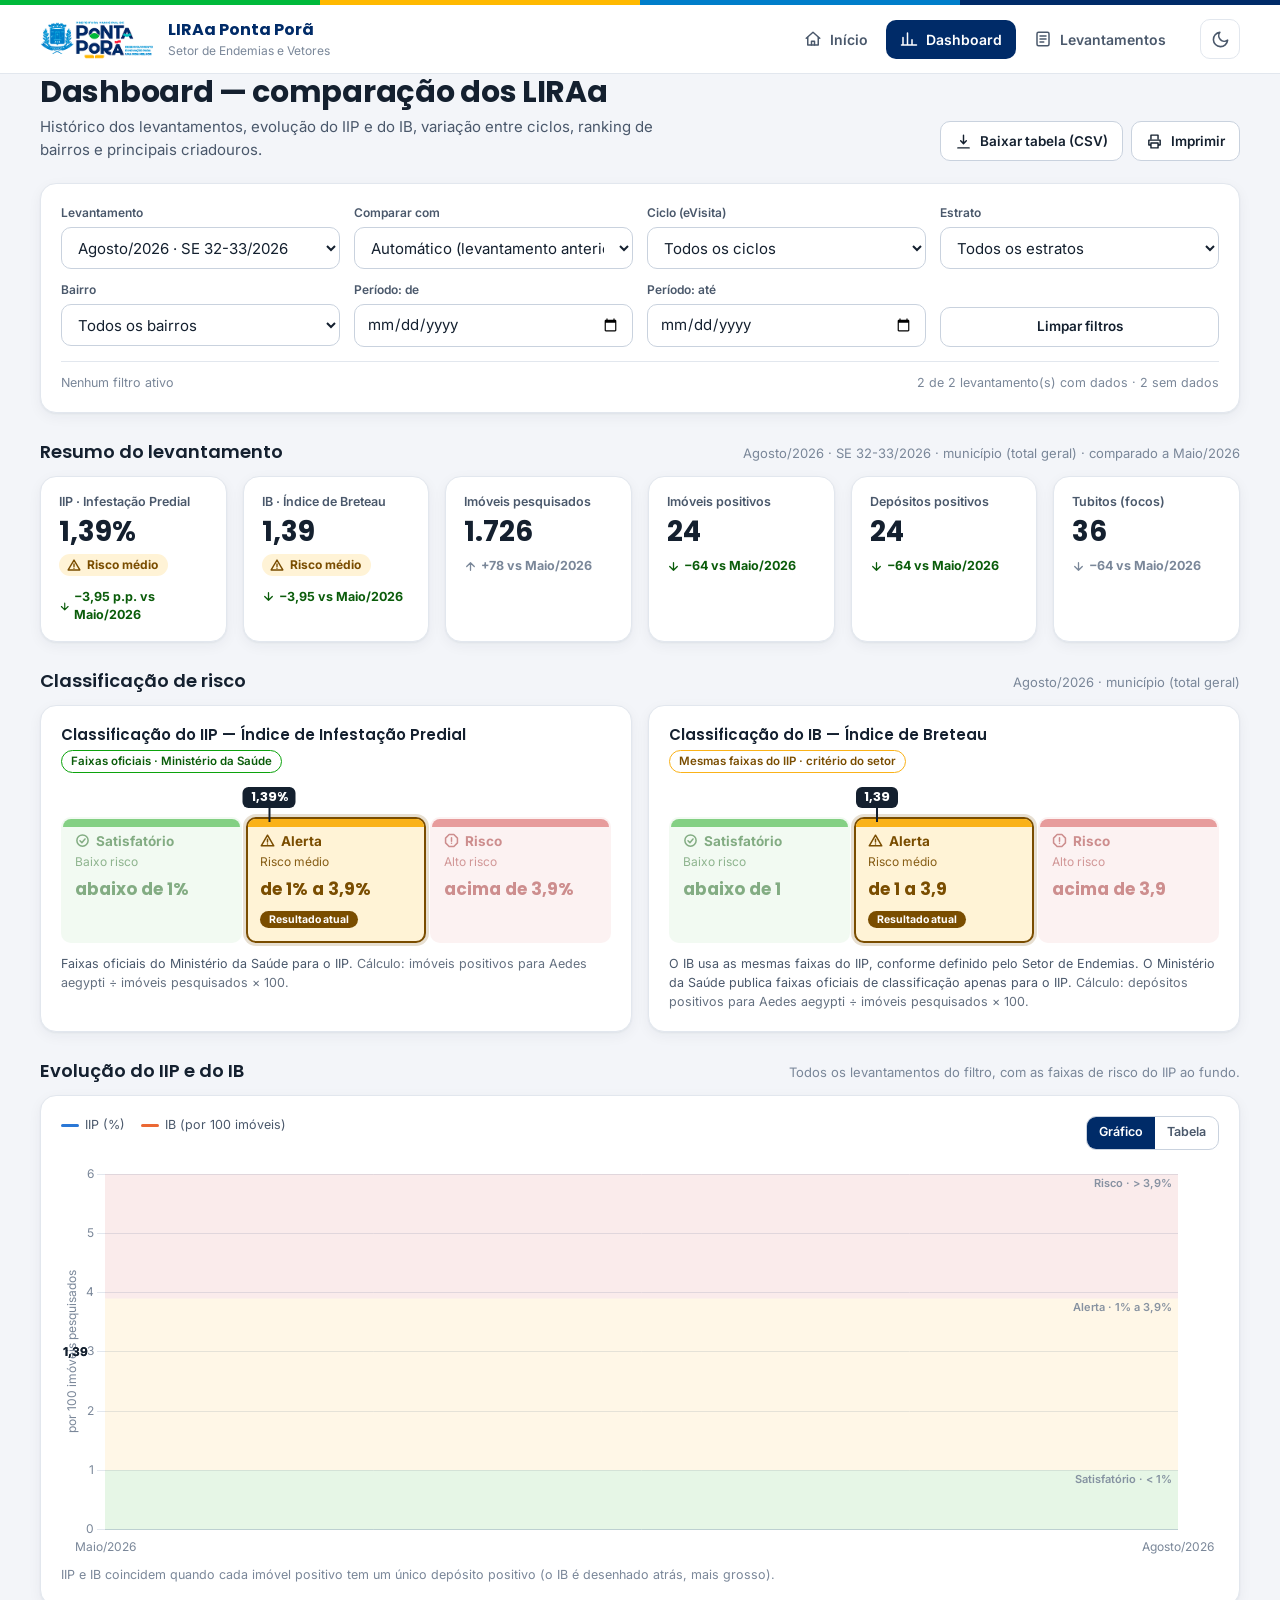
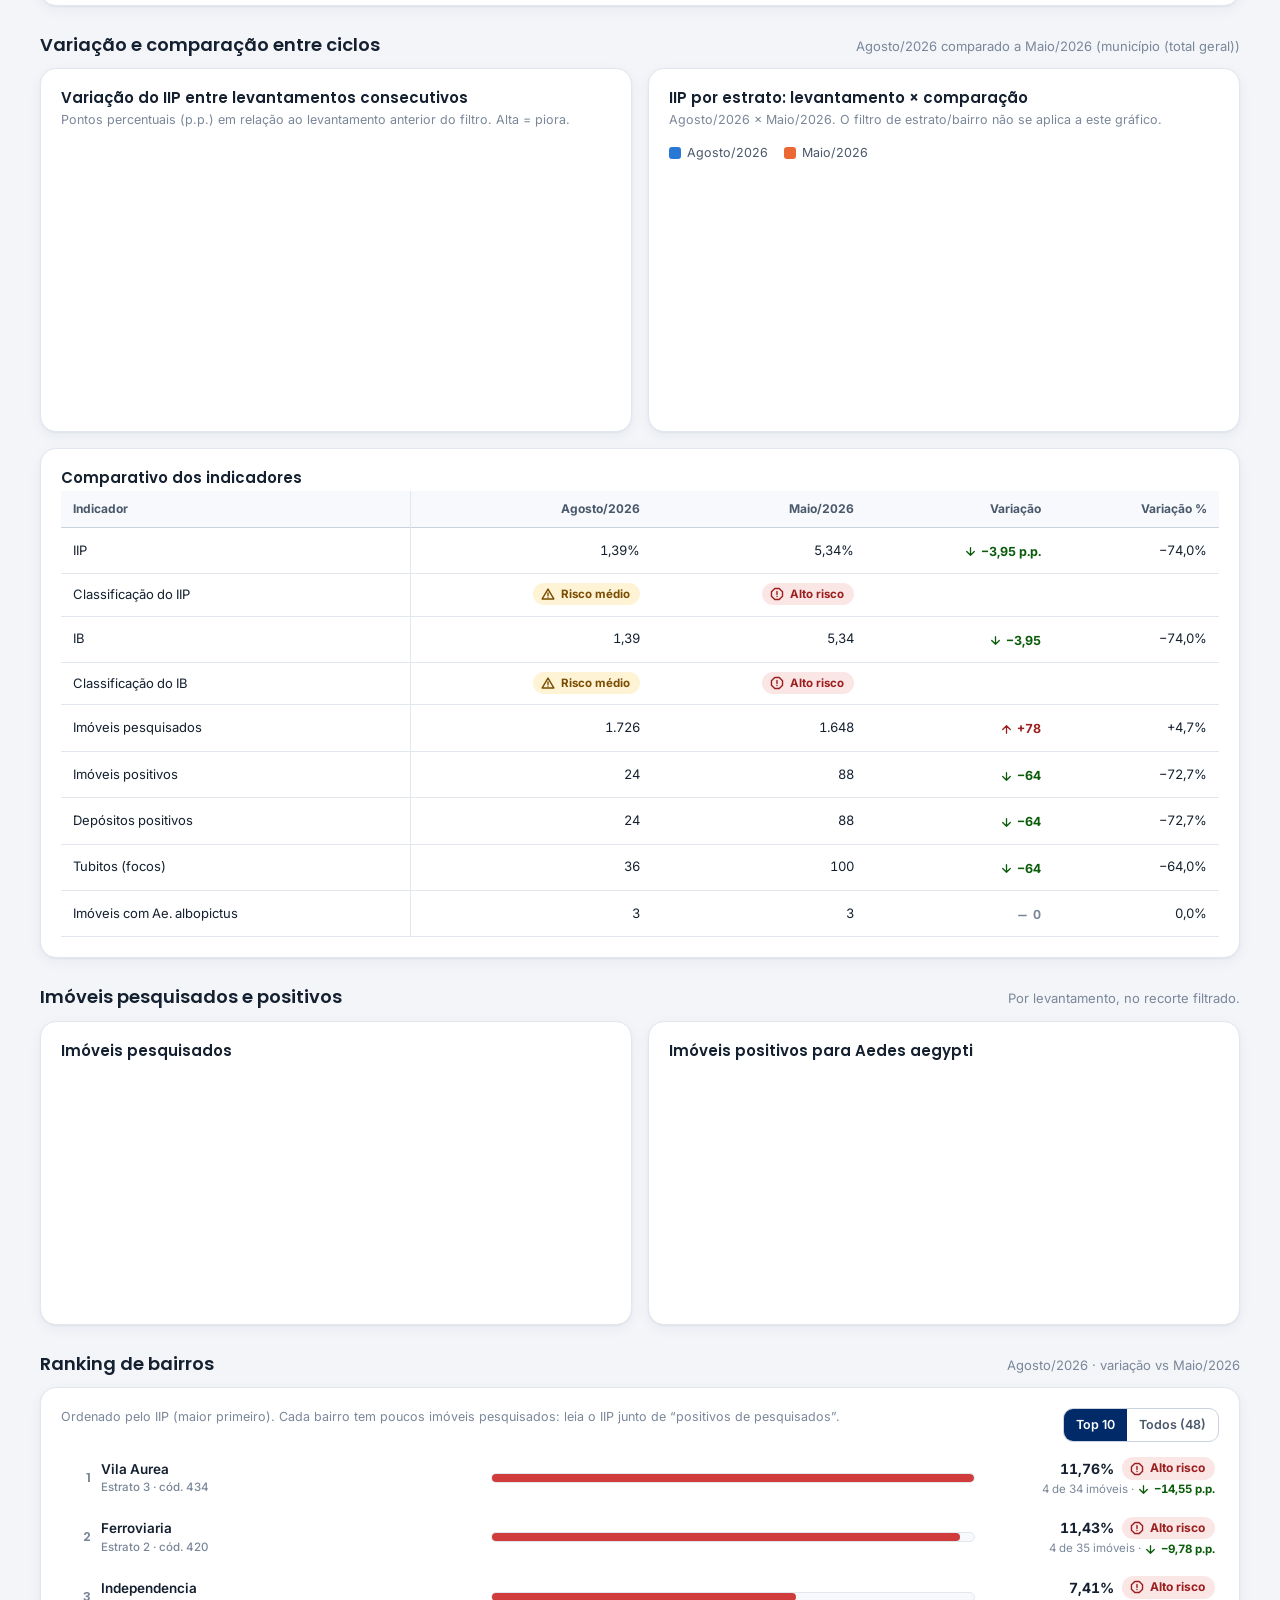
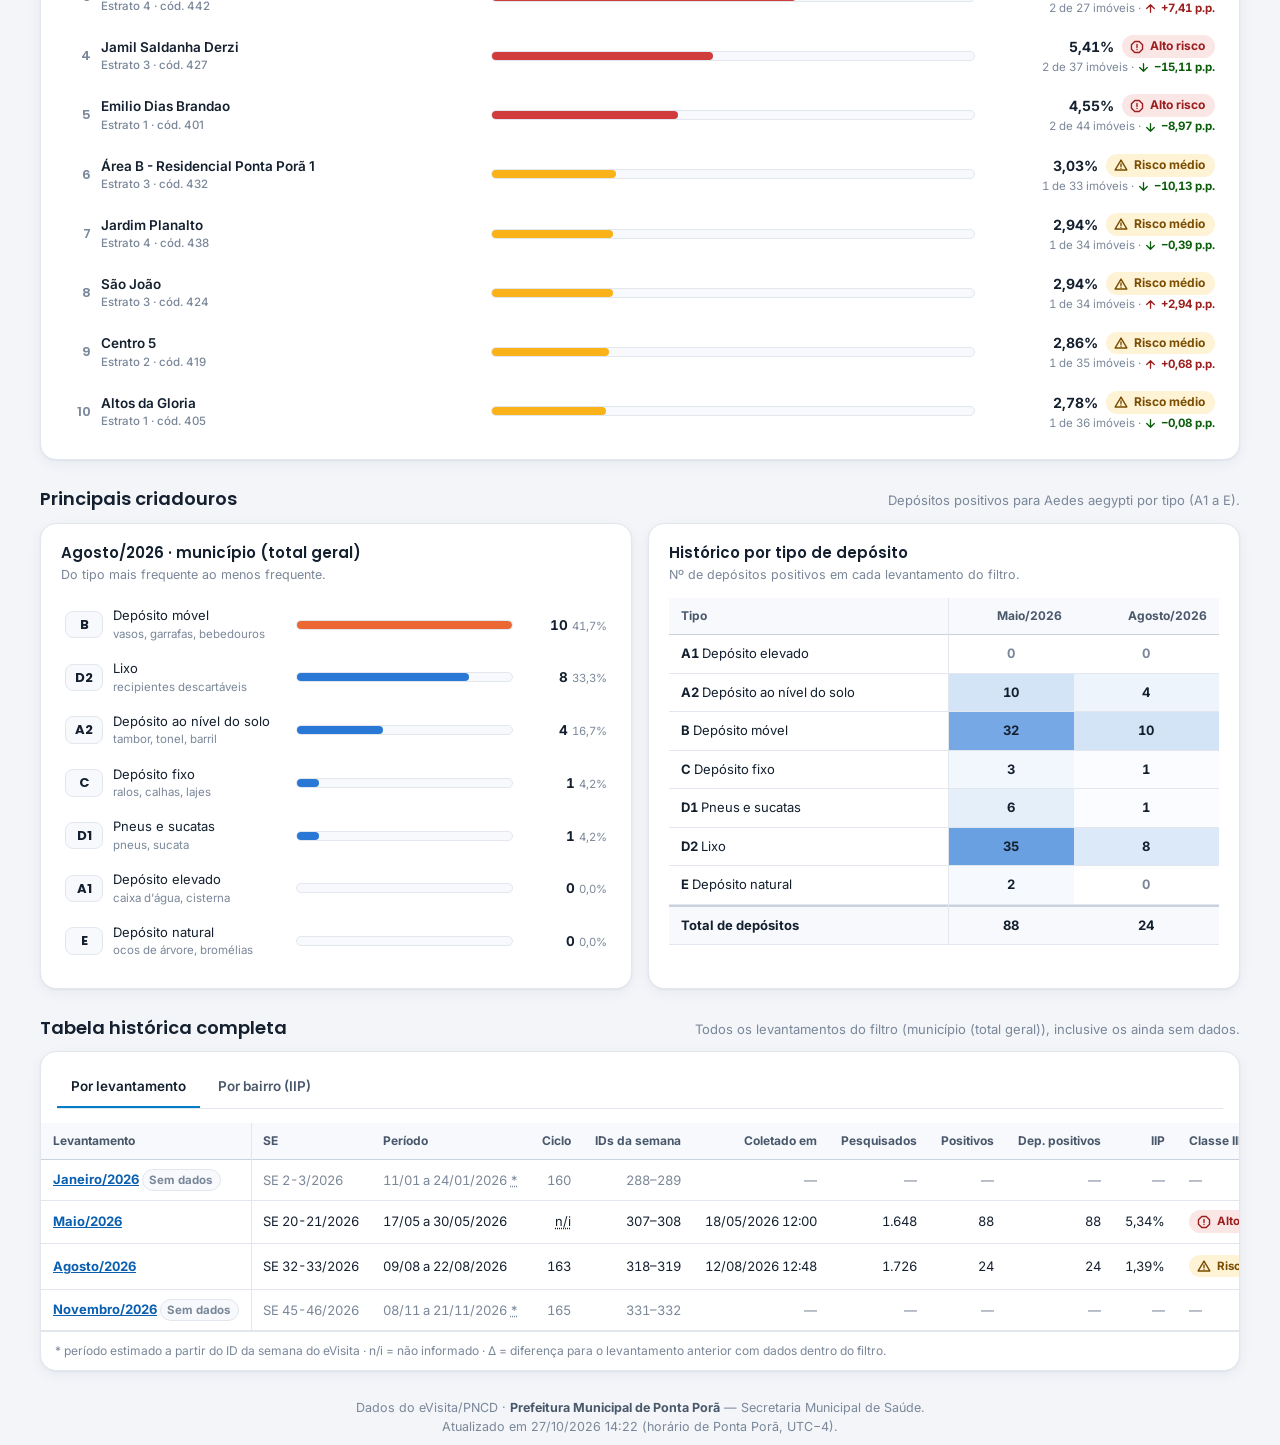
==== docs/dashboard.html @ 161edd07 "Add files via upload" ====
<!DOCTYPE html>
<html lang="pt-br">
<head>
<meta charset="UTF-8">
<meta name="viewport" content="width=device-width, initial-scale=1">
<title>Dashboard — Comparação dos LIRAa · Ponta Porã</title>
<meta name="description" content="Histórico e comparação dos LIRAa de Ponta Porã: evolução do IIP e do IB, variação entre ciclos, ranking de bairros e principais criadouros.">
<link rel="icon" href="assets/logo_pmpp.png">
<link rel="preconnect" href="https://fonts.googleapis.com">
<link rel="preconnect" href="https://fonts.gstatic.com" crossorigin>
<link href="https://fonts.googleapis.com/css2?family=Inter:wght@400;500;600;700&family=Poppins:wght@500;600;700&display=swap" rel="stylesheet">
<link rel="stylesheet" href="assets/css/lira.css">
</head>
<body>
<div id="site-header"></div>

<main class="container" id="conteudo">
  <div class="page-head">
    <div>
      <h1>Dashboard — comparação dos LIRAa</h1>
      <p>Histórico dos levantamentos, evolução do IIP e do IB, variação entre ciclos, ranking de bairros e principais criadouros.</p>
    </div>
    <div class="acoes">
      <button class="btn" id="btnCsv" type="button"><svg viewBox="0 0 24 24" fill="none" stroke="currentColor" stroke-width="2" stroke-linecap="round" stroke-linejoin="round" aria-hidden="true"><path d="M12 3v12m0 0 4-4m-4 4-4-4M4 21h16"/></svg>Baixar tabela (CSV)</button>
      <button class="btn" id="btnImprimir" type="button"><svg viewBox="0 0 24 24" fill="none" stroke="currentColor" stroke-width="2" stroke-linecap="round" stroke-linejoin="round" aria-hidden="true"><path d="M7 8V3h10v5M7 17H4v-7h16v7h-3M7 14h10v7H7z"/></svg>Imprimir</button>
    </div>
  </div>

  <section class="card filtros" id="filtros" aria-label="Filtros">
    <button class="btn filtros-toggle" id="btnFiltros" type="button" aria-expanded="true">Filtros</button>
    <div class="filtros-grade">
      <div class="campo"><label for="fFoco">Levantamento</label><select id="fFoco"></select></div>
      <div class="campo"><label for="fComp">Comparar com</label><select id="fComp"></select></div>
      <div class="campo"><label for="fCiclo">Ciclo (eVisita)</label><select id="fCiclo"></select></div>
      <div class="campo"><label for="fEstrato">Estrato</label><select id="fEstrato"></select></div>
      <div class="campo"><label for="fBairro">Bairro</label><select id="fBairro"></select></div>
      <div class="campo"><label for="fDe">Período: de</label><input type="date" id="fDe"></div>
      <div class="campo"><label for="fAte">Período: até</label><input type="date" id="fAte"></div>
      <div class="campo" style="justify-content:flex-end"><button class="btn" id="btnLimpar" type="button">Limpar filtros</button></div>
    </div>
    <div class="filtros-rodape">
      <div class="chips" id="chips" aria-live="polite"></div>
      <span class="contagem" id="contagem"></span>
    </div>
  </section>

  <div id="semResultado" hidden class="secao">
    <div class="card"><div class="vazio"><strong>Nenhum levantamento com dados neste filtro</strong>Amplie o período ou limpe os filtros.</div></div>
  </div>

  <div id="painel">
    <section class="secao" aria-labelledby="tResumo">
      <div class="secao-titulo"><h2 id="tResumo">Resumo do levantamento</h2><p id="subResumo"></p></div>
      <div class="grid g-kpi" id="kpis"></div>
    </section>

    <section class="secao" aria-labelledby="tClass">
      <div class="secao-titulo"><h2 id="tClass">Classificação de risco</h2><p id="subClass"></p></div>
      <div class="grid g-2" id="legendas"></div>
    </section>

    <section class="secao" aria-labelledby="tEvol">
      <div class="secao-titulo"><h2 id="tEvol">Evolução do IIP e do IB</h2><p>Todos os levantamentos do filtro, com as faixas de risco do IIP ao fundo.</p></div>
      <div class="card">
        <div class="chart-head">
          <div class="legenda-chart"><span><i class="linha" style="background:var(--serie-1)"></i>IIP (%)</span><span><i class="linha" style="background:var(--serie-2)"></i>IB (por 100 imóveis)</span></div>
          <div class="alterna" role="group" aria-label="Forma de exibição"><button type="button" id="vGrafico" aria-pressed="true">Gráfico</button><button type="button" id="vTabela" aria-pressed="false">Tabela</button></div>
        </div>
        <div class="chart-wrap alto" id="boxEvol"><canvas id="gEvolucao" role="img" aria-label="Evolução do IIP e do IB"></canvas></div>
        <div class="tabela-scroll tabela-chart" id="tabEvol" hidden></div>
        <p class="card-sub" style="margin:8px 0 0">IIP e IB coincidem quando cada imóvel positivo tem um único depósito positivo (o IB é desenhado atrás, mais grosso).</p>
      </div>
    </section>

    <section class="secao" aria-labelledby="tVar">
      <div class="secao-titulo"><h2 id="tVar">Variação e comparação entre ciclos</h2><p id="subComp"></p></div>
      <div class="grid g-2">
        <div class="card">
          <h3 class="card-titulo">Variação do IIP entre levantamentos consecutivos</h3>
          <p class="card-sub">Pontos percentuais (p.p.) em relação ao levantamento anterior do filtro. Alta = piora.</p>
          <div class="chart-wrap baixo"><canvas id="gVariacao" role="img" aria-label="Variação do IIP entre levantamentos"></canvas></div>
          <div id="vazioVar"></div>
        </div>
        <div class="card">
          <h3 class="card-titulo">IIP por estrato: levantamento × comparação</h3>
          <p class="card-sub" id="subGrupo"></p>
          <div class="legenda-chart" id="legGrupo"></div>
          <div class="chart-wrap baixo"><canvas id="gComp" role="img" aria-label="IIP por estrato nos dois levantamentos comparados"></canvas></div>
        </div>
        <div class="card span-2">
          <h3 class="card-titulo">Comparativo dos indicadores</h3>
          <div class="tabela-scroll" style="max-height:none" id="tabComp"></div>
        </div>
      </div>
    </section>

    <section class="secao" aria-labelledby="tImo">
      <div class="secao-titulo"><h2 id="tImo">Imóveis pesquisados e positivos</h2><p>Por levantamento, no recorte filtrado.</p></div>
      <div class="grid g-2">
        <div class="card"><h3 class="card-titulo">Imóveis pesquisados</h3><div class="chart-wrap baixo"><canvas id="gPesq" role="img" aria-label="Imóveis pesquisados por levantamento"></canvas></div></div>
        <div class="card"><h3 class="card-titulo">Imóveis positivos para Aedes aegypti</h3><div class="chart-wrap baixo"><canvas id="gPos" role="img" aria-label="Imóveis positivos por levantamento"></canvas></div></div>
      </div>
    </section>

    <section class="secao" id="ranking" aria-labelledby="tRank">
      <div class="secao-titulo"><h2 id="tRank">Ranking de bairros</h2><p id="subRank"></p></div>
      <div class="card">
        <div class="chart-head">
          <p class="card-sub" style="margin:0">Ordenado pelo IIP (maior primeiro). Cada bairro tem poucos imóveis pesquisados: leia o IIP junto de “positivos de pesquisados”.</p>
          <div class="alterna" role="group" aria-label="Quantidade de bairros"><button type="button" id="rTop" aria-pressed="true">Top 10</button><button type="button" id="rTodos" aria-pressed="false">Todos</button></div>
        </div>
        <div id="listaRanking"></div>
      </div>
    </section>

    <section class="secao" id="criadouros" aria-labelledby="tCri">
      <div class="secao-titulo"><h2 id="tCri">Principais criadouros</h2><p>Depósitos positivos para Aedes aegypti por tipo (A1 a E).</p></div>
      <div class="grid g-2">
        <div class="card"><h3 class="card-titulo" id="tCriFoco">Levantamento selecionado</h3><p class="card-sub">Do tipo mais frequente ao menos frequente.</p><div id="listaCriadouros"></div></div>
        <div class="card"><h3 class="card-titulo">Histórico por tipo de depósito</h3><p class="card-sub">Nº de depósitos positivos em cada levantamento do filtro.</p><div class="tabela-scroll" style="max-height:none" id="tabCriadouros"></div></div>
      </div>
    </section>
  </div>

  <section class="secao" id="historico" aria-labelledby="tHist">
    <div class="secao-titulo"><h2 id="tHist">Tabela histórica completa</h2><p id="subHist"></p></div>
    <div class="card flush">
      <div style="padding:14px 16px 0">
        <div class="tabs" role="tablist">
          <button role="tab" id="tabLev" aria-selected="true" type="button">Por levantamento</button>
          <button role="tab" id="tabBai" aria-selected="false" type="button">Por bairro (IIP)</button>
        </div>
      </div>
      <div class="tabela-scroll" id="tabHist"></div>
      <p class="nota-tabela" id="notaHist"></p>
    </div>
  </section>
</main>

<div id="site-footer"></div>

<script src="assets/data/lira-data.js"></script>
<script src="assets/vendor/chart.umd.min.js"></script>
<script src="assets/js/lira-core.js"></script>
<script src="assets/js/lira-widgets.js"></script>
<script src="assets/js/dashboard.js"></script>
</body>
</html>
---- docs/assets/css/lira.css ----
/* =========================================================
   LIRAa — Prefeitura Municipal de Ponta Porã
   Design system compartilhado (Home, Dashboard, Detalhes)
   Marca: marinho #002B68 · azul #007ECA · verde #00B93B · amarelo #FFB900
   ========================================================= */

:root {
  color-scheme: light;
  --marinho: #002b68;
  --azul: #007eca;
  --verde: #00b93b;
  --amarelo: #ffb900;

  --bg: #f3f5f9;
  --surface: #ffffff;
  --surface-2: #f7f9fc;
  --ink: #14202f;
  --ink-2: #4a586b;
  --muted: #7a8799;
  --line: #e2e7ee;
  --line-strong: #c9d2de;
  --accent: #0a5fb0;           /* azul de ação com contraste AA sobre branco */
  --accent-ink: #ffffff;
  --header-bg: #ffffff;
  --shadow: 0 1px 2px rgba(16, 34, 64, .05), 0 4px 14px rgba(16, 34, 64, .05);
  --focus: #007eca;

  /* séries dos gráficos (paleta categórica validada: azul, laranja) */
  --serie-1: #2a78d6;
  --serie-2: #eb6834;
  --serie-3: #1baf7a;
  --serie-4: #eda100;
  --seq-1: #cde2fb; --seq-2: #9ec5f4; --seq-3: #5598e7; --seq-4: #256abf; --seq-5: #104281;

  /* classificação de risco (status — sempre com ícone + rótulo) */
  --risk-baixo: #0ca30c;  --risk-baixo-bg: #e6f6e6;  --risk-baixo-ink: #0a5c0a;
  --risk-medio: #fab219;  --risk-medio-bg: #fff3d6;  --risk-medio-ink: #7a4d00;
  --risk-alto:  #d03b3b;  --risk-alto-bg:  #fbe6e6;  --risk-alto-ink:  #9c1f1f;

  --radius-card: 16px;
  --radius-ctl: 10px;
  --radius-chip: 999px;
  --font-body: 'Inter', system-ui, -apple-system, 'Segoe UI', Roboto, Arial, sans-serif;
  --font-head: 'Poppins', 'Inter', system-ui, -apple-system, 'Segoe UI', sans-serif;
}

@media (prefers-color-scheme: dark) {
  :root:not([data-theme="light"]) {
    color-scheme: dark;
    --bg: #0c1420;
    --surface: #131d2c;
    --surface-2: #182436;
    --ink: #eaf0f8;
    --ink-2: #b4c0d0;
    --muted: #8795a8;
    --line: #243247;
    --line-strong: #34465f;
    --accent: #5aa9ee;
    --accent-ink: #06182e;
    --header-bg: #101a29;
    --shadow: 0 1px 2px rgba(0, 0, 0, .4), 0 6px 18px rgba(0, 0, 0, .25);
    --serie-1: #3987e5; --serie-2: #d95926; --serie-3: #199e70; --serie-4: #c98500;
    --seq-1: #14304f; --seq-2: #1c5cab; --seq-3: #2a78d6; --seq-4: #5598e7; --seq-5: #9ec5f4;
    --risk-baixo-bg: #0f2a17;  --risk-baixo-ink: #6fdc7d;
    --risk-medio-bg: #33280a;  --risk-medio-ink: #ffcf66;
    --risk-alto-bg:  #381415;  --risk-alto-ink:  #ff9a9a;
  }
}
:root[data-theme="dark"] {
  color-scheme: dark;
  --bg: #0c1420;
  --surface: #131d2c;
  --surface-2: #182436;
  --ink: #eaf0f8;
  --ink-2: #b4c0d0;
  --muted: #8795a8;
  --line: #243247;
  --line-strong: #34465f;
  --accent: #5aa9ee;
  --accent-ink: #06182e;
  --header-bg: #101a29;
  --shadow: 0 1px 2px rgba(0, 0, 0, .4), 0 6px 18px rgba(0, 0, 0, .25);
  --serie-1: #3987e5; --serie-2: #d95926; --serie-3: #199e70; --serie-4: #c98500;
  --seq-1: #14304f; --seq-2: #1c5cab; --seq-3: #2a78d6; --seq-4: #5598e7; --seq-5: #9ec5f4;
  --risk-baixo-bg: #0f2a17;  --risk-baixo-ink: #6fdc7d;
  --risk-medio-bg: #33280a;  --risk-medio-ink: #ffcf66;
  --risk-alto-bg:  #381415;  --risk-alto-ink:  #ff9a9a;
}

* { box-sizing: border-box; }
html { -webkit-text-size-adjust: 100%; scroll-behavior: smooth; }
body {
  margin: 0;
  background: var(--bg);
  color: var(--ink);
  font-family: var(--font-body);
  font-size: 15px;
  line-height: 1.5;
  -webkit-font-smoothing: antialiased;
}
h1, h2, h3 { font-family: var(--font-head); color: var(--ink); margin: 0; line-height: 1.2; }
p { margin: 0; }
a { color: var(--accent); }
img { max-width: 100%; }
button, select, input { font: inherit; color: inherit; }
:focus-visible { outline: 3px solid var(--focus); outline-offset: 2px; border-radius: 6px; }
.sr-only { position: absolute; width: 1px; height: 1px; overflow: hidden; clip: rect(0 0 0 0); white-space: nowrap; }
[hidden] { display: none !important; }

.container { width: 100%; max-width: 1240px; margin: 0 auto; padding: 0 20px; }

/* ---------- Cabeçalho e navegação ---------- */
.faixa-marca { display: flex; height: 5px; }
.faixa-marca span { flex: 1; }
.faixa-marca span:nth-child(1) { background: var(--verde); }
.faixa-marca span:nth-child(2) { background: var(--amarelo); }
.faixa-marca span:nth-child(3) { background: var(--azul); }
.faixa-marca span:nth-child(4) { background: var(--marinho); }

.site-header {
  position: sticky; top: 0; z-index: 50;
  background: var(--header-bg);
  border-bottom: 1px solid var(--line);
}
.site-header .container { display: flex; align-items: center; gap: 20px; min-height: 68px; }
.brand { display: flex; align-items: center; gap: 12px; text-decoration: none; color: inherit; min-width: 0; }
.brand img { height: 44px; width: auto; flex: none; }
.brand-text { min-width: 0; }
.brand-text strong { display: block; font-family: var(--font-head); font-size: 16px; font-weight: 700; color: var(--marinho); white-space: nowrap; }
:root[data-theme="dark"] .brand-text strong { color: var(--ink); }
@media (prefers-color-scheme: dark) { :root:not([data-theme="light"]) .brand-text strong { color: var(--ink); } }
.brand-text span { display: block; font-size: 12px; color: var(--muted); white-space: nowrap; overflow: hidden; text-overflow: ellipsis; }

.nav-principal { display: flex; gap: 4px; margin-left: auto; }
.nav-principal a {
  display: inline-flex; align-items: center; gap: 8px;
  padding: 9px 14px; border-radius: var(--radius-ctl);
  color: var(--ink-2); text-decoration: none; font-weight: 600; font-size: 14px;
}
.nav-principal a svg { width: 18px; height: 18px; flex: none; }
.nav-principal a:hover { background: var(--surface-2); color: var(--ink); }
.nav-principal a[aria-current="page"] { background: var(--marinho); color: #fff; }
:root[data-theme="dark"] .nav-principal a[aria-current="page"] { background: var(--azul); }
@media (prefers-color-scheme: dark) { :root:not([data-theme="light"]) .nav-principal a[aria-current="page"] { background: var(--azul); } }

.btn-tema {
  display: inline-grid; place-items: center; width: 40px; height: 40px; flex: none;
  border: 1px solid var(--line); background: var(--surface); border-radius: var(--radius-ctl);
  cursor: pointer; color: var(--ink-2);
}
.btn-tema:hover { border-color: var(--azul); color: var(--ink); }
.btn-tema svg { width: 19px; height: 19px; }

/* barra inferior no celular */
@media (max-width: 760px) {
  .brand-text span { display: none; }
  .site-header .container { min-height: 58px; gap: 10px; }
  .brand img { height: 36px; }
  .nav-principal {
    position: fixed; left: 0; right: 0; bottom: 0; z-index: 60; margin: 0;
    background: var(--header-bg); border-top: 1px solid var(--line);
    padding: 6px 8px calc(6px + env(safe-area-inset-bottom)); gap: 4px;
    box-shadow: 0 -4px 16px rgba(16, 34, 64, .08);
  }
  .nav-principal a { flex: 1; flex-direction: column; gap: 2px; font-size: 11.5px; padding: 7px 4px; }
  .nav-principal a svg { width: 22px; height: 22px; }
  .btn-tema { margin-left: auto; }
  body { padding-bottom: 76px; }
}

/* ---------- Estrutura de página ---------- */
main { padding: 26px 0 56px; }
.page-head { display: flex; flex-wrap: wrap; align-items: flex-end; justify-content: space-between; gap: 14px 24px; margin-bottom: 22px; }
.page-head h1 { font-size: clamp(22px, 3.4vw, 30px); font-weight: 700; letter-spacing: -.01em; }
.page-head p { color: var(--ink-2); margin-top: 6px; max-width: 70ch; }
.acoes { display: flex; flex-wrap: wrap; gap: 8px; }

.secao { margin-top: 28px; }
.secao-titulo { display: flex; flex-wrap: wrap; align-items: baseline; justify-content: space-between; gap: 6px 16px; margin-bottom: 12px; }
.secao-titulo h2 { font-size: 18px; font-weight: 600; }
.secao-titulo p { color: var(--muted); font-size: 13px; }

.card {
  background: var(--surface); border: 1px solid var(--line);
  border-radius: var(--radius-card); box-shadow: var(--shadow);
  padding: 20px;
}
.card.flush { padding: 0; overflow: hidden; }
.card-titulo { font-family: var(--font-head); font-size: 15px; font-weight: 600; margin-bottom: 4px; }
.card-sub { color: var(--muted); font-size: 12.5px; margin-bottom: 14px; }
.grid { display: grid; gap: 16px; }
.g-2 { grid-template-columns: repeat(2, minmax(0, 1fr)); }
.g-3 { grid-template-columns: repeat(3, minmax(0, 1fr)); }
.g-4 { grid-template-columns: repeat(4, minmax(0, 1fr)); }
.g-auto { grid-template-columns: repeat(auto-fit, minmax(240px, 1fr)); }
.span-2 { grid-column: span 2; }
@media (max-width: 980px) { .g-4 { grid-template-columns: repeat(2, minmax(0, 1fr)); } .g-3 { grid-template-columns: 1fr; } }
@media (max-width: 760px) { .g-2, .g-4 { grid-template-columns: 1fr; } .span-2 { grid-column: auto; } .card { padding: 16px; } .container { padding: 0 14px; } }
@media (max-width: 760px) { .g-4.kpis { grid-template-columns: repeat(2, minmax(0, 1fr)); } }

/* ---------- Botões e controles ---------- */
.btn {
  display: inline-flex; align-items: center; gap: 8px; justify-content: center;
  min-height: 40px; padding: 8px 14px; border-radius: var(--radius-ctl);
  border: 1px solid var(--line-strong); background: var(--surface); color: var(--ink);
  font-weight: 600; font-size: 13.5px; cursor: pointer; text-decoration: none;
}
.btn:hover { border-color: var(--azul); }
.btn svg { width: 17px; height: 17px; flex: none; }
.btn.primario { background: var(--marinho); border-color: var(--marinho); color: #fff; }
.btn.primario:hover { background: #013a86; }
:root[data-theme="dark"] .btn.primario { background: var(--azul); border-color: var(--azul); }
@media (prefers-color-scheme: dark) { :root:not([data-theme="light"]) .btn.primario { background: var(--azul); border-color: var(--azul); } }
.btn.sutil { border-color: transparent; background: transparent; color: var(--accent); }
.btn.sutil:hover { background: var(--surface-2); }
.btn.mini { min-height: 32px; padding: 4px 10px; font-size: 12.5px; }

.campo { display: flex; flex-direction: column; gap: 5px; min-width: 0; }
.campo label { font-size: 12px; font-weight: 600; color: var(--ink-2); }
.campo select, .campo input {
  width: 100%; min-height: 42px; padding: 8px 12px; background: var(--surface);
  border: 1px solid var(--line-strong); border-radius: var(--radius-ctl);
}
.campo select:hover, .campo input:hover { border-color: var(--azul); }

/* ---------- Selos de classificação (ícone + rótulo, nunca só cor) ---------- */
.selo {
  display: inline-flex; align-items: center; gap: 6px; padding: 3px 10px 3px 8px;
  border-radius: var(--radius-chip); font-size: 12px; font-weight: 700; line-height: 1.4; white-space: nowrap;
}
.selo svg { width: 14px; height: 14px; flex: none; }
.selo.baixo { background: var(--risk-baixo-bg); color: var(--risk-baixo-ink); }
.selo.medio { background: var(--risk-medio-bg); color: var(--risk-medio-ink); }
.selo.alto  { background: var(--risk-alto-bg);  color: var(--risk-alto-ink); }
.selo.neutro { background: var(--surface-2); color: var(--muted); border: 1px solid var(--line); }
.txt-baixo { color: var(--risk-baixo-ink); } .txt-medio { color: var(--risk-medio-ink); } .txt-alto { color: var(--risk-alto-ink); }

/* ---------- Régua de classificação (legenda oficial) ---------- */
.regua { position: relative; }
.regua-topo { display: flex; flex-wrap: wrap; align-items: center; justify-content: space-between; gap: 6px 14px; margin-bottom: 14px; }
.regua-topo h3 { font-size: 15px; font-weight: 600; }
.etiqueta-fonte { font-size: 11.5px; font-weight: 600; padding: 2px 9px; border-radius: var(--radius-chip); border: 1px solid var(--line-strong); color: var(--ink-2); }
.etiqueta-fonte.oficial { border-color: var(--risk-baixo); color: var(--risk-baixo-ink); }
.etiqueta-fonte.referencia { border-color: var(--risk-medio); color: var(--risk-medio-ink); }
.regua-trilha { display: grid; grid-template-columns: repeat(3, 1fr); gap: 4px; position: relative; padding-top: 30px; }
.regua-faixa { position: relative; border-radius: 10px; padding: 12px 12px 12px; min-width: 0; border: 2px solid transparent; transition: opacity .15s; }
.regua-faixa::before { content: ""; position: absolute; left: 0; right: 0; top: 0; height: 8px; border-radius: 10px 10px 0 0; }
.regua-faixa.baixo { background: var(--risk-baixo-bg); } .regua-faixa.baixo::before { background: var(--risk-baixo); }
.regua-faixa.medio { background: var(--risk-medio-bg); } .regua-faixa.medio::before { background: var(--risk-medio); }
.regua-faixa.alto  { background: var(--risk-alto-bg);  } .regua-faixa.alto::before  { background: var(--risk-alto); }
.regua-faixa .lim { display: block; font-family: var(--font-head); font-weight: 700; font-size: 17px; margin-top: 6px; }
.regua-faixa .nome { display: flex; align-items: center; gap: 6px; font-weight: 700; font-size: 13.5px; }
.regua-faixa .nome svg { width: 15px; height: 15px; flex: none; }
.regua-faixa .rot { display: block; font-size: 12px; margin-top: 2px; opacity: .9; }
.regua-faixa.baixo { color: var(--risk-baixo-ink); } .regua-faixa.medio { color: var(--risk-medio-ink); } .regua-faixa.alto { color: var(--risk-alto-ink); }
.regua.tem-atual .regua-faixa:not(.atual) { opacity: .5; }
.regua-faixa.atual { border-color: currentColor; box-shadow: 0 0 0 3px color-mix(in srgb, currentColor 18%, transparent); }
.regua-faixa .tag-atual { display: inline-block; margin-top: 8px; font-size: 10.5px; font-weight: 700; background: currentColor; padding: 1px 9px; border-radius: var(--radius-chip); }
.regua-faixa .tag-atual span { color: var(--surface); }
.regua-pino { position: absolute; top: 0; transform: translateX(-50%); display: flex; flex-direction: column; align-items: center; pointer-events: none; z-index: 2; }
.regua-pino b { font-family: var(--font-head); font-size: 12.5px; background: var(--ink); color: var(--surface); padding: 1px 8px; border-radius: 6px; white-space: nowrap; }
.regua-pino i { width: 2px; height: 14px; background: var(--ink); }
.regua-nota { margin-top: 12px; font-size: 12.5px; color: var(--ink-2); }
.regua-nota.alerta { padding: 10px 12px; border-radius: 10px; background: var(--risk-medio-bg); color: var(--risk-medio-ink); }
@media (max-width: 640px) {
  .regua-trilha { grid-template-columns: 1fr; padding-top: 0; }
  .regua-pino { display: none; }
  .regua-faixa { display: grid; grid-template-columns: 1fr auto; align-items: center; column-gap: 10px; }
  .regua-faixa .lim { margin: 0; text-align: right; }
  .regua-faixa .rot { grid-column: 1; }
  .regua-faixa .tag-atual { grid-column: 1 / -1; justify-self: start; margin-top: 6px; }
}

/* ---------- Destaque principal (Home / detalhes) ---------- */
.destaque { display: grid; grid-template-columns: minmax(0, 1.15fr) minmax(0, 1fr); gap: 0; padding: 0; overflow: hidden; }
.destaque-info { padding: 26px; background: linear-gradient(160deg, var(--marinho), #0a4a9e); color: #fff; }
:root[data-theme="dark"] .destaque-info { background: linear-gradient(160deg, #0b2a55, #124a8c); }
@media (prefers-color-scheme: dark) { :root:not([data-theme="light"]) .destaque-info { background: linear-gradient(160deg, #0b2a55, #124a8c); } }
.destaque-info .chip { display: inline-flex; align-items: center; gap: 6px; background: rgba(255,255,255,.14); border-radius: var(--radius-chip); padding: 3px 12px; font-size: 12.5px; font-weight: 600; }
.destaque-info h1, .destaque-info h2 { color: #fff; font-size: clamp(24px, 3.6vw, 34px); margin: 12px 0 4px; letter-spacing: -.01em; }
.destaque-info .sub { color: rgba(255,255,255,.82); font-size: 13.5px; }
.destaque-indices { display: flex; flex-wrap: wrap; gap: 22px 34px; margin-top: 22px; }
.indice-grande .rot { font-size: 12.5px; color: rgba(255,255,255,.8); font-weight: 600; }
.indice-grande .val { font-family: var(--font-head); font-weight: 700; font-size: clamp(40px, 6vw, 56px); line-height: 1.05; letter-spacing: -.02em; }
.indice-grande .selo { margin-top: 6px; }
.destaque-info .selo.baixo, .destaque-info .selo.medio, .destaque-info .selo.alto { background: #fff; }
.destaque-info .selo.neutro { background: rgba(255,255,255,.16); color: #fff; border-color: transparent; }
.destaque-lado { padding: 22px 24px; display: flex; flex-direction: column; justify-content: center; gap: 4px; }
.mini-lista { display: grid; grid-template-columns: 1fr auto; gap: 8px 14px; margin: 0; }
.mini-lista dt { color: var(--ink-2); font-size: 13.5px; }
.mini-lista dd { margin: 0; font-weight: 700; text-align: right; font-variant-numeric: tabular-nums; }
.mini-lista .sep { grid-column: 1 / -1; border-top: 1px solid var(--line); }
@media (max-width: 900px) { .destaque { grid-template-columns: 1fr; } .destaque-info { padding: 20px; } }

.aviso { display: flex; gap: 12px; align-items: flex-start; padding: 14px 16px; border-radius: 12px; border: 1px solid var(--line); background: var(--surface-2); color: var(--ink-2); font-size: 13.5px; }
.aviso svg { width: 20px; height: 20px; flex: none; margin-top: 1px; color: var(--azul); }
.aviso.atencao { background: var(--risk-medio-bg); border-color: var(--risk-medio); color: var(--risk-medio-ink); }
.aviso.atencao svg { color: currentColor; }
.aviso strong { color: var(--ink); }
.aviso.atencao strong { color: inherit; }
.aviso ul { margin: 6px 0 0; padding-left: 18px; }

/* ---------- KPIs ---------- */
.kpi { padding: 16px 18px; }
.kpi .rot { font-size: 12.5px; color: var(--ink-2); font-weight: 600; }
.kpi .val { font-family: var(--font-head); font-weight: 700; font-size: 28px; line-height: 1.15; margin-top: 4px; font-variant-numeric: tabular-nums; }
.kpi .sub { font-size: 12px; color: var(--muted); margin-top: 3px; }
.delta { display: inline-flex; align-items: center; gap: 4px; font-size: 12.5px; font-weight: 700; margin-top: 6px; }
.delta svg { width: 13px; height: 13px; }
.delta.piora { color: var(--risk-alto-ink); } .delta.melhora { color: var(--risk-baixo-ink); } .delta.igual { color: var(--muted); }

/* ---------- Estratos ---------- */
.estrato-card { padding: 16px 18px; }
.estrato-card h3 { font-size: 13px; color: var(--ink-2); font-weight: 600; }
.estrato-card .par { display: flex; gap: 20px; align-items: baseline; margin: 8px 0 10px; }
.estrato-card .par .v { font-family: var(--font-head); font-weight: 700; font-size: 26px; }
.estrato-card .par .l { font-size: 11px; font-weight: 600; color: var(--muted); }

/* ---------- Gráficos ---------- */
.chart-wrap { position: relative; height: 320px; }
.chart-wrap.alto { height: 400px; }
.chart-wrap.baixo { height: 240px; }
@media (max-width: 760px) { .chart-wrap { height: 280px; } .chart-wrap.alto { height: 340px; } }
.chart-head { display: flex; flex-wrap: wrap; align-items: flex-start; justify-content: space-between; gap: 8px 14px; margin-bottom: 8px; }
.legenda-chart { display: flex; flex-wrap: wrap; gap: 6px 16px; font-size: 12.5px; color: var(--ink-2); margin-bottom: 8px; }
.legenda-chart span { display: inline-flex; align-items: center; gap: 6px; }
.legenda-chart i { width: 12px; height: 12px; border-radius: 3px; display: inline-block; }
.legenda-chart i.linha { height: 3px; width: 18px; border-radius: 2px; }
.alterna { display: inline-flex; border: 1px solid var(--line-strong); border-radius: var(--radius-ctl); overflow: hidden; }
.alterna button { border: 0; background: transparent; padding: 6px 12px; font-size: 12.5px; font-weight: 600; cursor: pointer; color: var(--ink-2); min-height: 32px; }
.alterna button[aria-pressed="true"] { background: var(--marinho); color: #fff; }
:root[data-theme="dark"] .alterna button[aria-pressed="true"] { background: var(--azul); }
@media (prefers-color-scheme: dark) { :root:not([data-theme="light"]) .alterna button[aria-pressed="true"] { background: var(--azul); } }
.vazio { padding: 28px 16px; text-align: center; color: var(--muted); font-size: 14px; }
.vazio strong { display: block; color: var(--ink-2); font-size: 15px; margin-bottom: 4px; }

/* ---------- Filtros ---------- */
.filtros { position: relative; }
.filtros-grade { display: grid; grid-template-columns: repeat(4, minmax(0, 1fr)); gap: 12px 14px; }
@media (max-width: 1050px) { .filtros-grade { grid-template-columns: repeat(2, minmax(0, 1fr)); } }
@media (max-width: 560px) { .filtros-grade { grid-template-columns: 1fr; } }
.filtros-rodape { display: flex; flex-wrap: wrap; align-items: center; justify-content: space-between; gap: 8px 14px; margin-top: 14px; padding-top: 12px; border-top: 1px solid var(--line); }
.chips { display: flex; flex-wrap: wrap; gap: 6px; }
.chip-filtro { display: inline-flex; align-items: center; gap: 6px; background: var(--surface-2); border: 1px solid var(--line); border-radius: var(--radius-chip); padding: 3px 6px 3px 12px; font-size: 12.5px; }
.chip-filtro button { border: 0; background: transparent; cursor: pointer; width: 22px; height: 22px; border-radius: 50%; color: var(--muted); }
.chip-filtro button:hover { background: var(--line); color: var(--ink); }
.contagem { font-size: 12.5px; color: var(--muted); }
.filtros-toggle { display: none; }
@media (max-width: 760px) {
  .filtros-toggle { display: inline-flex; width: 100%; }
  .filtros.fechado .filtros-grade, .filtros.fechado .filtros-rodape .btn { display: none; }
}

/* ---------- Ranking ---------- */
.ranking { display: flex; flex-direction: column; gap: 4px; margin: 0; padding: 0; list-style: none; }
.rank-item { display: grid; grid-template-columns: 26px minmax(120px, 1.1fr) minmax(70px, 1.4fr) auto; align-items: center; gap: 10px; padding: 7px 4px; border-radius: 8px; }
.rank-item:hover { background: var(--surface-2); }
.rank-pos { font-family: var(--font-head); font-weight: 600; color: var(--muted); font-size: 13px; text-align: right; }
.rank-nome { font-weight: 600; font-size: 13.5px; min-width: 0; }
.rank-nome small { display: block; color: var(--muted); font-weight: 500; font-size: 11.5px; }
.rank-barra { height: 10px; background: var(--surface-2); border-radius: 5px; position: relative; overflow: hidden; border: 1px solid var(--line); }
.rank-barra > i { position: absolute; left: 0; top: 0; bottom: 0; border-radius: 0 4px 4px 0; }
.rank-barra > i.baixo { background: var(--risk-baixo); } .rank-barra > i.medio { background: var(--risk-medio); } .rank-barra > i.alto { background: var(--risk-alto); }
.rank-valor { text-align: right; min-width: 230px; display: flex; flex-direction: column; align-items: flex-end; gap: 1px; }
.rank-valor .l1 { display: inline-flex; align-items: center; gap: 8px; }
.rank-valor small .delta { margin: 0; font-size: 11.5px; vertical-align: middle; }
.rank-valor b { font-variant-numeric: tabular-nums; font-size: 14px; }
.rank-valor small { color: var(--muted); font-size: 11.5px; font-variant-numeric: tabular-nums; }
@media (max-width: 640px) {
  .rank-item { grid-template-columns: 22px 1fr auto; row-gap: 4px; }
  .rank-barra { grid-column: 2 / -1; grid-row: 2; }
  .rank-valor { min-width: 0; align-items: flex-end; }
}

/* ---------- Criadouros ---------- */
.criadouro { display: grid; grid-template-columns: 38px minmax(130px, 1.6fr) minmax(80px, 2fr) auto; gap: 10px; align-items: center; padding: 8px 4px; }
.criadouro .cod { font-family: var(--font-head); font-weight: 700; font-size: 13px; background: var(--surface-2); border: 1px solid var(--line); border-radius: 8px; text-align: center; padding: 3px 0; }
.criadouro .desc { font-size: 13px; min-width: 0; }
.criadouro .desc small { display: block; color: var(--muted); font-size: 11.5px; }
.criadouro .barra { height: 10px; background: var(--surface-2); border-radius: 5px; border: 1px solid var(--line); overflow: hidden; position: relative; }
.criadouro .barra i { position: absolute; left: 0; top: 0; bottom: 0; background: var(--serie-1); border-radius: 0 4px 4px 0; }
.criadouro.lider .barra i { background: var(--serie-2); }
.criadouro .num { text-align: right; font-variant-numeric: tabular-nums; font-size: 13.5px; min-width: 84px; }
.criadouro .num small { color: var(--muted); }
@media (max-width: 640px) { .criadouro { grid-template-columns: 34px 1fr auto; } .criadouro .barra { grid-column: 2 / -1; } }

/* ---------- Tabelas ---------- */
.tabela-scroll { overflow: auto; max-width: 100%; -webkit-overflow-scrolling: touch; max-height: 640px; }
table.dados { width: 100%; border-collapse: separate; border-spacing: 0; font-size: 13px; font-variant-numeric: tabular-nums; }
table.dados th, table.dados td { padding: 9px 12px; text-align: right; white-space: nowrap; border-bottom: 1px solid var(--line); }
table.dados th { position: sticky; top: 0; z-index: 2; background: var(--surface-2); color: var(--ink-2); font-weight: 700; font-size: 12px; cursor: pointer; user-select: none; border-bottom: 1px solid var(--line-strong); }
table.dados th:hover { color: var(--ink); }
table.dados th[aria-sort="ascending"]::after { content: " ▲"; font-size: 9px; }
table.dados th[aria-sort="descending"]::after { content: " ▼"; font-size: 9px; }
table.dados th.esq, table.dados td.esq { text-align: left; }
table.dados th:first-child, table.dados td:first-child { position: sticky; left: 0; z-index: 1; background: var(--surface); text-align: left; box-shadow: 1px 0 0 var(--line); }
table.dados th:first-child { z-index: 3; background: var(--surface-2); }
table.dados tbody tr:hover td { background: var(--surface-2); }
table.dados tr.total td { font-weight: 700; background: var(--surface-2); border-top: 2px solid var(--line-strong); }
table.dados tr.sem-dados td { color: var(--muted); }
table.dados td .selo { font-size: 11.5px; }
table.dados td.zero { color: var(--muted); }
table.dados td.cel-iip { font-weight: 700; }
.heat-0 { background: transparent; }
.tabs { display: flex; gap: 4px; border-bottom: 1px solid var(--line); margin-bottom: 14px; overflow-x: auto; }
.tabs button { border: 0; background: transparent; padding: 10px 14px; font-weight: 600; font-size: 13.5px; color: var(--ink-2); cursor: pointer; border-bottom: 3px solid transparent; margin-bottom: -1px; white-space: nowrap; }
.tabs button[aria-selected="true"] { color: var(--ink); border-bottom-color: var(--azul); }

/* ---------- Rodapé ---------- */
.rodape { color: var(--muted); font-size: 12.5px; padding: 28px 0 8px; text-align: center; }
.rodape strong { color: var(--ink-2); }

.link-mais { display: inline-flex; align-items: center; gap: 6px; font-weight: 600; font-size: 13.5px; text-decoration: none; }
.link-mais:hover { text-decoration: underline; }

/* ---------- Impressão ---------- */
@media print {
  body { background: #fff; padding: 0; }
  .site-header, .nav-principal, .acoes, .filtros, .btn, .alterna, .tabs, .no-print { display: none !important; }
  .card { box-shadow: none; break-inside: avoid; }
  .tabela-scroll { max-height: none; overflow: visible; }
  @page { size: landscape; margin: 12mm; }
}

@media (prefers-reduced-motion: reduce) { * { transition: none !important; scroll-behavior: auto !important; animation: none !important; } }

/* ---------- extras do dashboard ---------- */
.g-kpi { grid-template-columns: repeat(auto-fit, minmax(176px, 1fr)); }
.selo.mini { padding: 2px 8px 2px 6px; font-size: 11.5px; }
.rank-item.destaque { background: var(--surface-2); outline: 2px solid var(--azul); }
.celula-bairro { display: inline-flex; flex-direction: column; align-items: flex-end; gap: 2px; }
.celula-bairro small { color: var(--muted); font-size: 11px; }
.nota-tabela { font-size: 12px; color: var(--muted); padding: 10px 14px; border-top: 1px solid var(--line); }
.heat td.heat-cel { text-align: center; font-weight: 700; }
.tabela-chart { max-height: 320px; }

/* evita que filhos largos (tabelas, canvas) estourem a grade no celular */
.grid > *, .destaque > *, .page-head > * { min-width: 0; }
main, .card { max-width: 100%; }
@media (max-width: 900px) { .g-2 { grid-template-columns: 1fr; } .span-2 { grid-column: auto; } }
.criadouro { grid-template-columns: 38px minmax(0, 1.6fr) minmax(60px, 2fr) auto; }
@media (max-width: 640px) { .criadouro { grid-template-columns: 34px minmax(0, 1fr) auto; } }
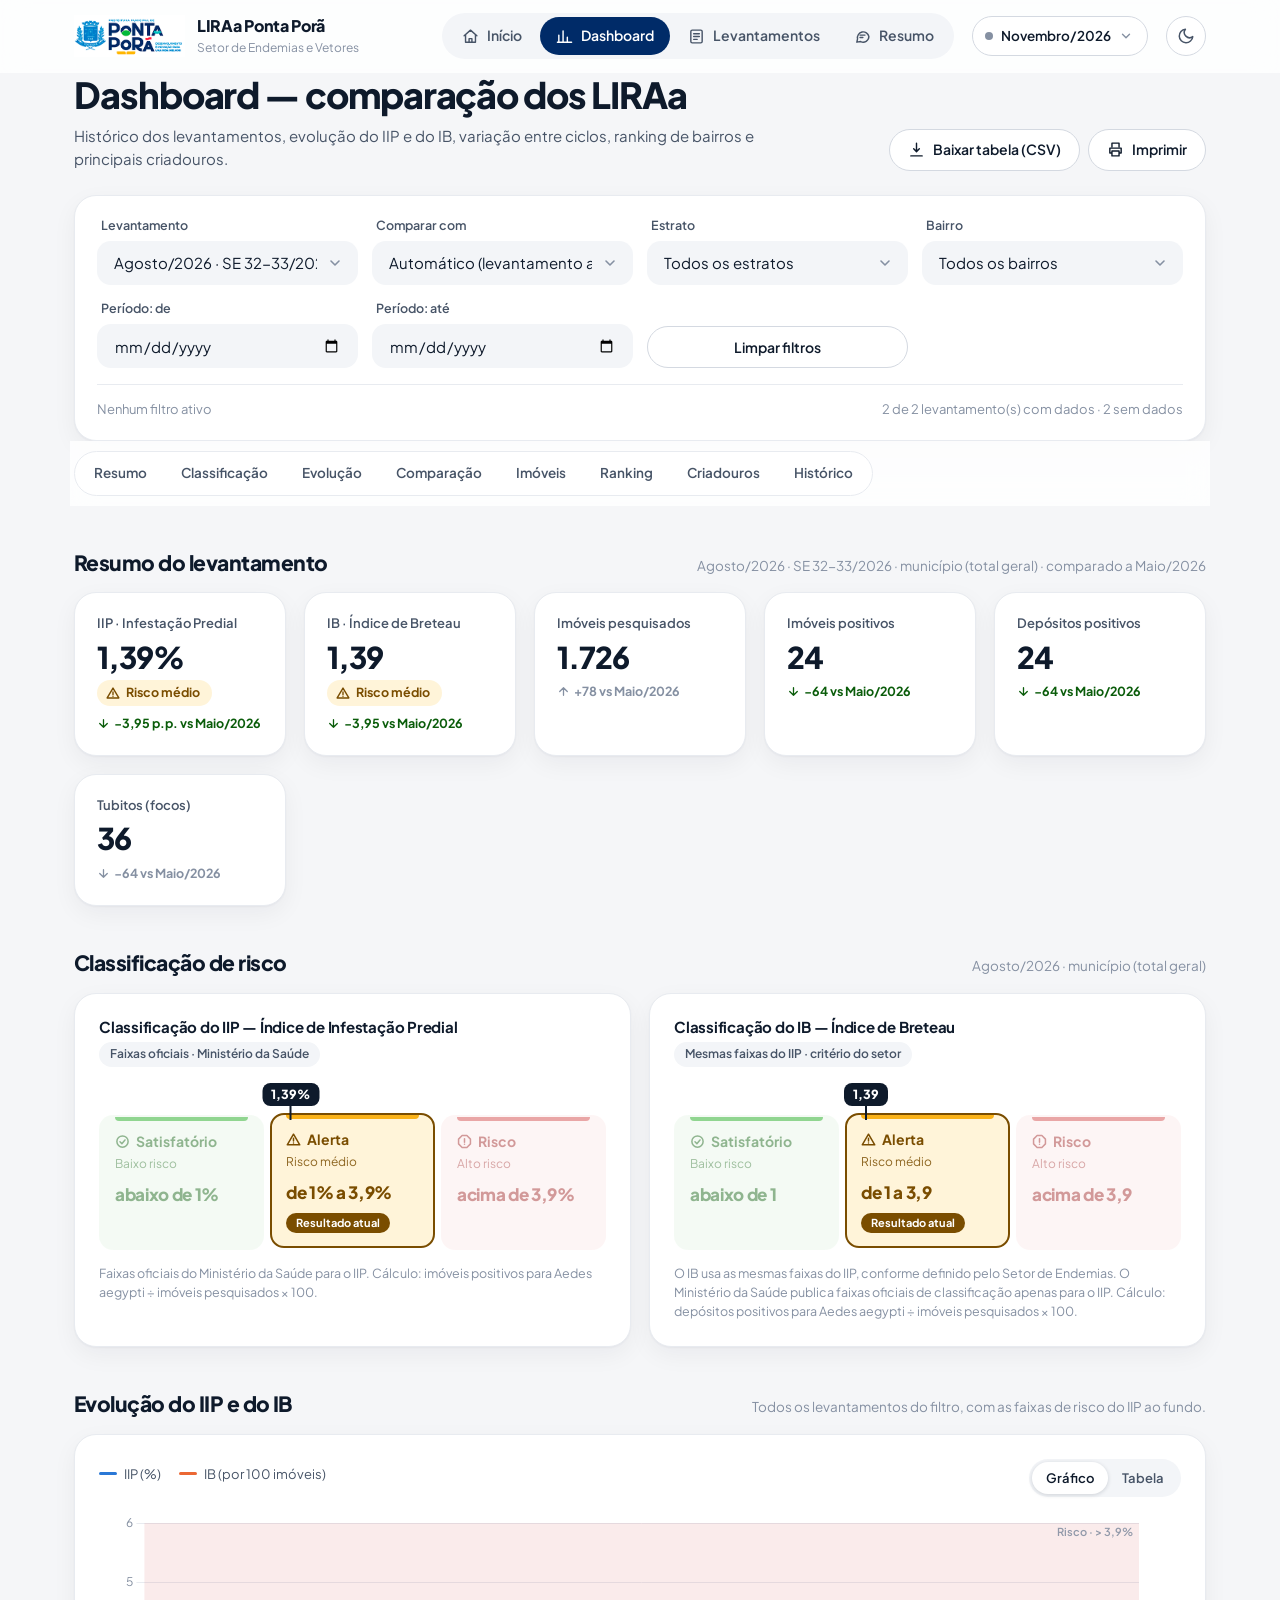
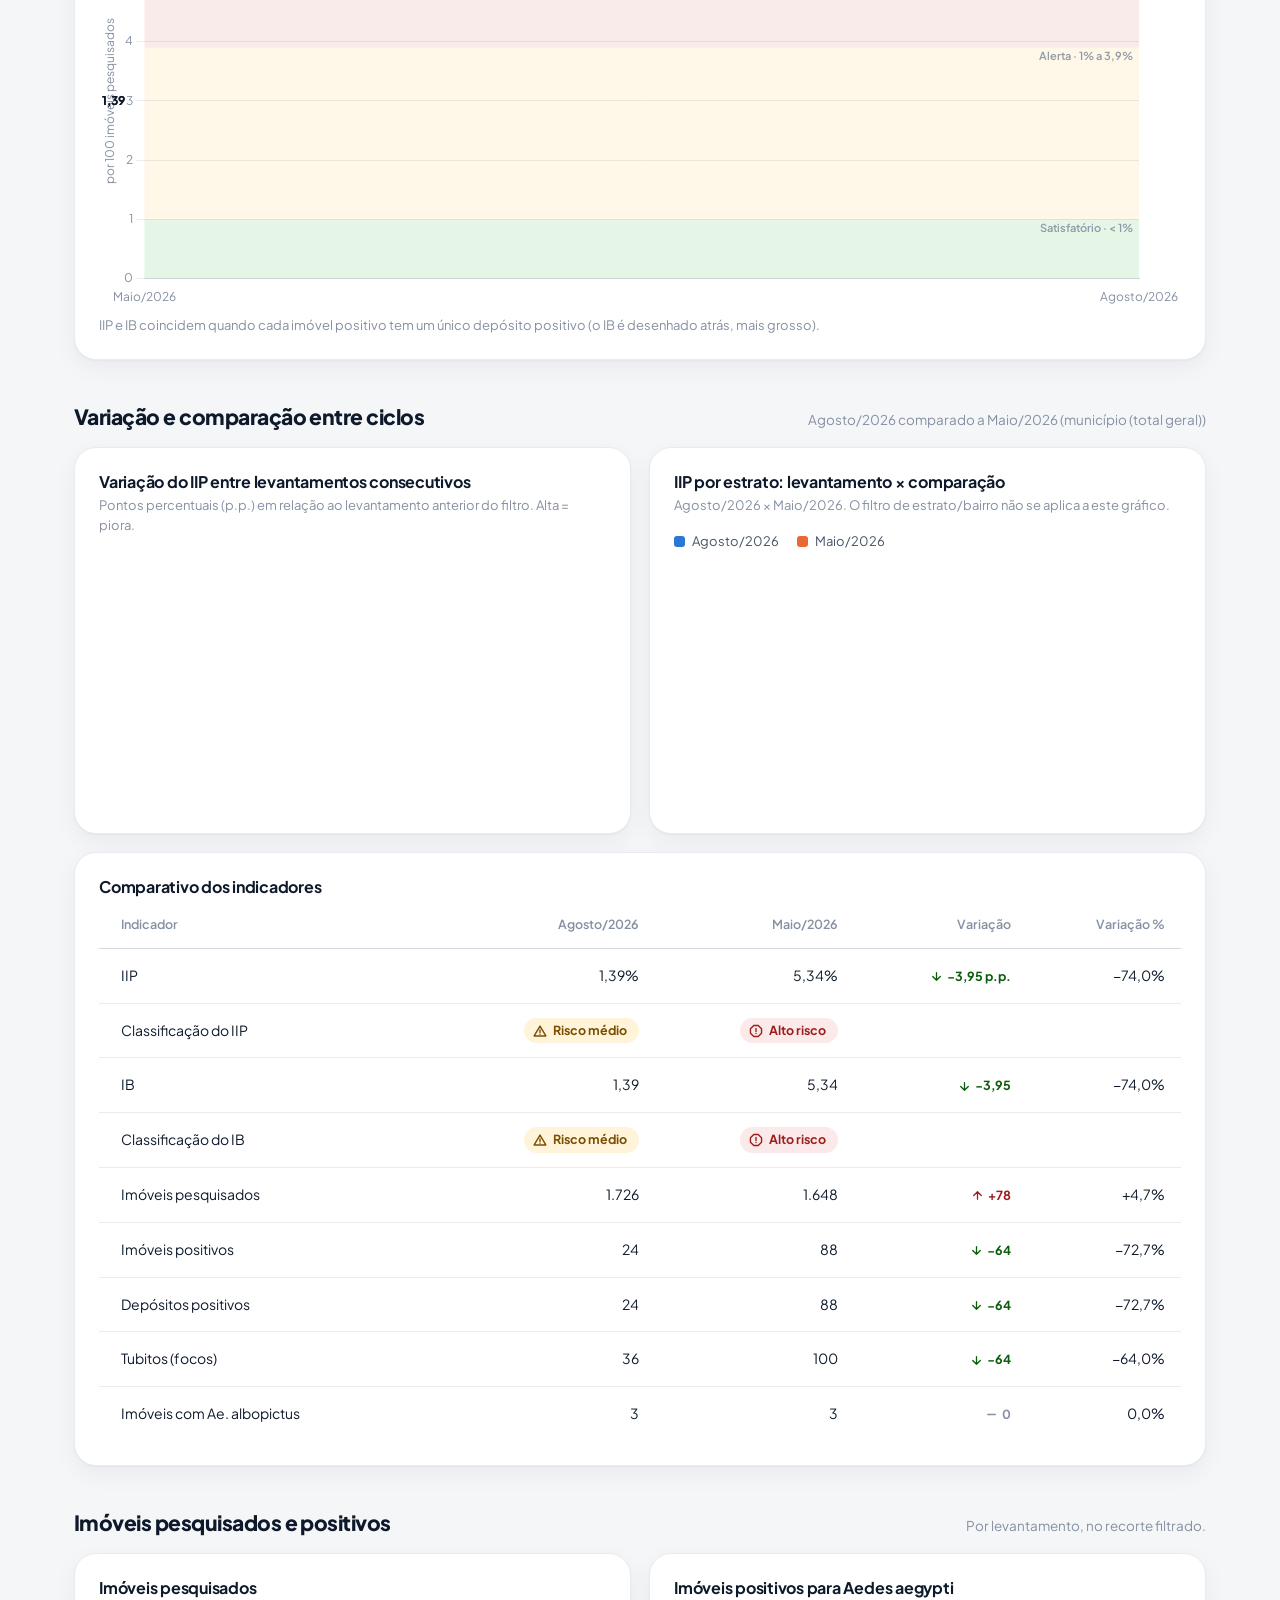
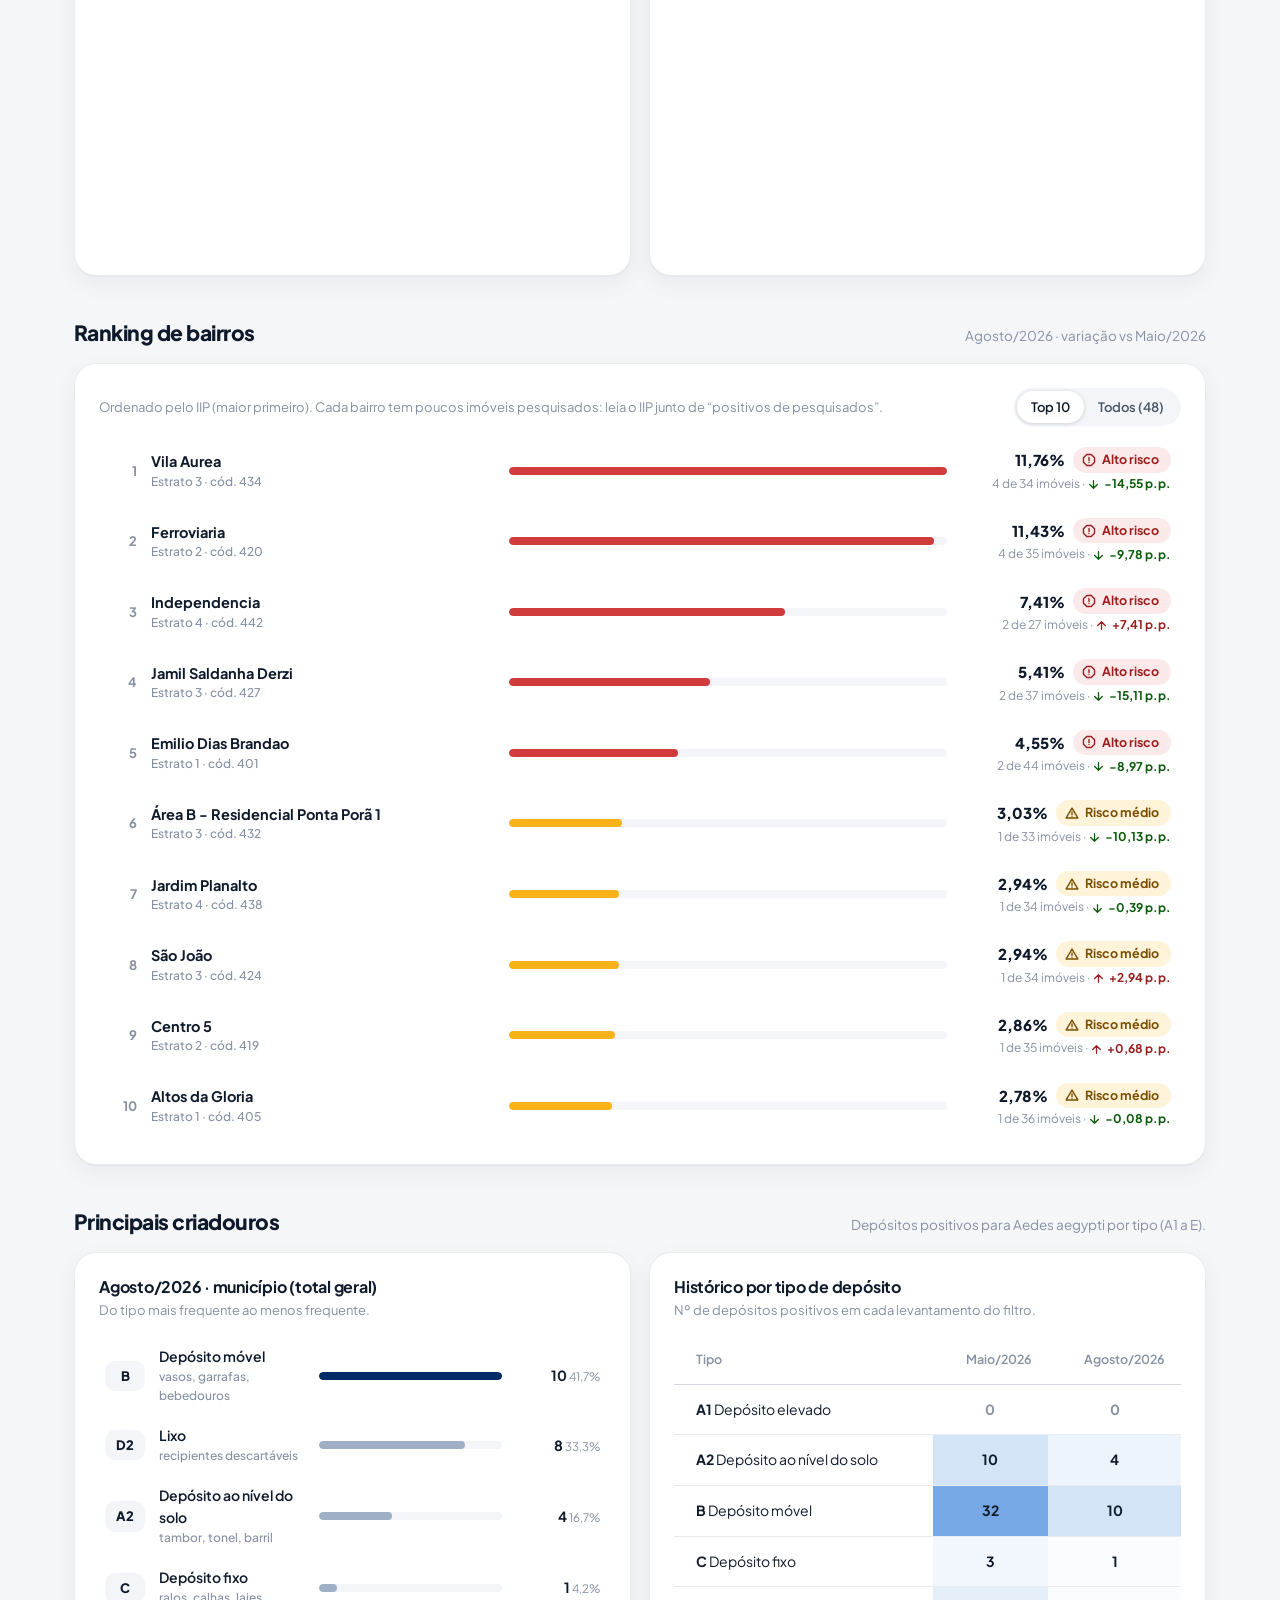
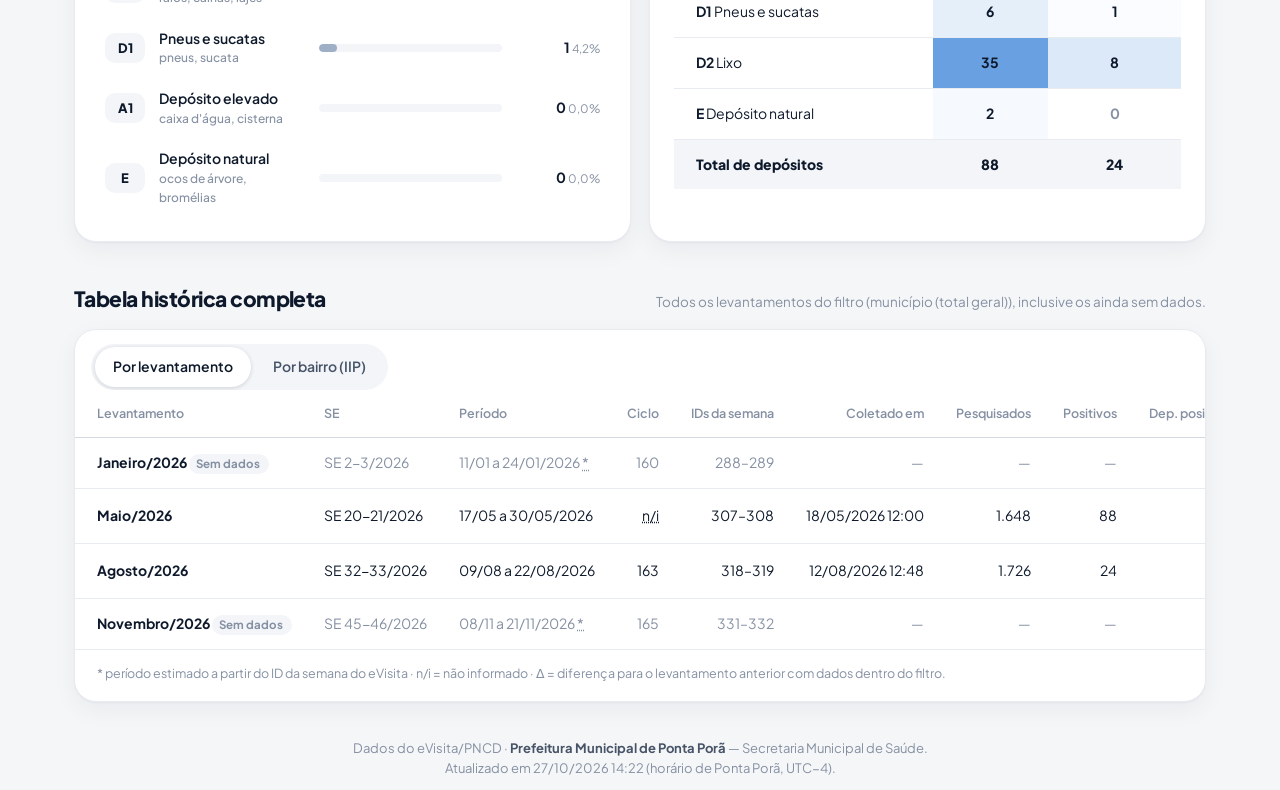
==== commit ce65fb74: "Add files via upload" ====
--- a/docs/dashboard.html
+++ b/docs/dashboard.html
@@ -6,9 +6,6 @@
 <title>Dashboard — Comparação dos LIRAa · Ponta Porã</title>
 <meta name="description" content="Histórico e comparação dos LIRAa de Ponta Porã: evolução do IIP e do IB, variação entre ciclos, ranking de bairros e principais criadouros.">
 <link rel="icon" href="assets/logo_pmpp.png">
-<link rel="preconnect" href="https://fonts.googleapis.com">
-<link rel="preconnect" href="https://fonts.gstatic.com" crossorigin>
-<link href="https://fonts.googleapis.com/css2?family=Inter:wght@400;500;600;700&family=Poppins:wght@500;600;700&display=swap" rel="stylesheet">
 <link rel="stylesheet" href="assets/css/lira.css">
 </head>
 <body>
@@ -31,7 +28,6 @@
     <div class="filtros-grade">
       <div class="campo"><label for="fFoco">Levantamento</label><select id="fFoco"></select></div>
       <div class="campo"><label for="fComp">Comparar com</label><select id="fComp"></select></div>
-      <div class="campo"><label for="fCiclo">Ciclo (eVisita)</label><select id="fCiclo"></select></div>
       <div class="campo"><label for="fEstrato">Estrato</label><select id="fEstrato"></select></div>
       <div class="campo"><label for="fBairro">Bairro</label><select id="fBairro"></select></div>
       <div class="campo"><label for="fDe">Período: de</label><input type="date" id="fDe"></div>
@@ -44,22 +40,28 @@
     </div>
   </section>
 
+  <nav class="subnav" aria-label="Seções do dashboard" id="subnav">
+    <div class="subnav-lista">
+      <a href="#sResumo">Resumo</a><a href="#sClass">Classificação</a><a href="#sEvol">Evolução</a><a href="#sComp">Comparação</a><a href="#sImoveis">Imóveis</a><a href="#ranking">Ranking</a><a href="#criadouros">Criadouros</a><a href="#historico">Histórico</a>
+    </div>
+  </nav>
+
   <div id="semResultado" hidden class="secao">
     <div class="card"><div class="vazio"><strong>Nenhum levantamento com dados neste filtro</strong>Amplie o período ou limpe os filtros.</div></div>
   </div>
 
   <div id="painel">
-    <section class="secao" aria-labelledby="tResumo">
+    <section class="secao" id="sResumo" aria-labelledby="tResumo">
       <div class="secao-titulo"><h2 id="tResumo">Resumo do levantamento</h2><p id="subResumo"></p></div>
       <div class="grid g-kpi" id="kpis"></div>
     </section>
 
-    <section class="secao" aria-labelledby="tClass">
+    <section class="secao" id="sClass" aria-labelledby="tClass">
       <div class="secao-titulo"><h2 id="tClass">Classificação de risco</h2><p id="subClass"></p></div>
       <div class="grid g-2" id="legendas"></div>
     </section>
 
-    <section class="secao" aria-labelledby="tEvol">
+    <section class="secao" id="sEvol" aria-labelledby="tEvol">
       <div class="secao-titulo"><h2 id="tEvol">Evolução do IIP e do IB</h2><p>Todos os levantamentos do filtro, com as faixas de risco do IIP ao fundo.</p></div>
       <div class="card">
         <div class="chart-head">
@@ -72,7 +74,7 @@
       </div>
     </section>
 
-    <section class="secao" aria-labelledby="tVar">
+    <section class="secao" id="sComp" aria-labelledby="tVar">
       <div class="secao-titulo"><h2 id="tVar">Variação e comparação entre ciclos</h2><p id="subComp"></p></div>
       <div class="grid g-2">
         <div class="card">
@@ -94,7 +96,7 @@
       </div>
     </section>
 
-    <section class="secao" aria-labelledby="tImo">
+    <section class="secao" id="sImoveis" aria-labelledby="tImo">
       <div class="secao-titulo"><h2 id="tImo">Imóveis pesquisados e positivos</h2><p>Por levantamento, no recorte filtrado.</p></div>
       <div class="grid g-2">
         <div class="card"><h3 class="card-titulo">Imóveis pesquisados</h3><div class="chart-wrap baixo"><canvas id="gPesq" role="img" aria-label="Imóveis pesquisados por levantamento"></canvas></div></div>
--- a/docs/assets/css/lira.css
+++ b/docs/assets/css/lira.css
@@ -1,442 +1,533 @@
 /* =========================================================
    LIRAa — Prefeitura Municipal de Ponta Porã
-   Design system compartilhado (Home, Dashboard, Detalhes)
-   Marca: marinho #002B68 · azul #007ECA · verde #00B93B · amarelo #FFB900
+   Visual limpo: neutros + azul-marinho da marca; cor só onde há
+   significado (classificação de risco).
+   Fonte: Plus Jakarta Sans (local, assets/fonts)
    ========================================================= */
+
+@font-face { font-family: "Plus Jakarta Sans"; font-weight: 400; font-style: normal; font-display: swap; src: url("../fonts/plus-jakarta-sans-latin-400-normal.woff2") format("woff2"); }
+@font-face { font-family: "Plus Jakarta Sans"; font-weight: 500; font-style: normal; font-display: swap; src: url("../fonts/plus-jakarta-sans-latin-500-normal.woff2") format("woff2"); }
+@font-face { font-family: "Plus Jakarta Sans"; font-weight: 600; font-style: normal; font-display: swap; src: url("../fonts/plus-jakarta-sans-latin-600-normal.woff2") format("woff2"); }
+@font-face { font-family: "Plus Jakarta Sans"; font-weight: 700; font-style: normal; font-display: swap; src: url("../fonts/plus-jakarta-sans-latin-700-normal.woff2") format("woff2"); }
+@font-face { font-family: "Plus Jakarta Sans"; font-weight: 800; font-style: normal; font-display: swap; src: url("../fonts/plus-jakarta-sans-latin-800-normal.woff2") format("woff2"); }
 
 :root {
   color-scheme: light;
   --marinho: #002b68;
   --azul: #007eca;
-  --verde: #00b93b;
-  --amarelo: #ffb900;
-
-  --bg: #f3f5f9;
+
+  --bg: #f5f6f8;
   --surface: #ffffff;
-  --surface-2: #f7f9fc;
-  --ink: #14202f;
-  --ink-2: #4a586b;
-  --muted: #7a8799;
-  --line: #e2e7ee;
-  --line-strong: #c9d2de;
-  --accent: #0a5fb0;           /* azul de ação com contraste AA sobre branco */
-  --accent-ink: #ffffff;
-  --header-bg: #ffffff;
-  --shadow: 0 1px 2px rgba(16, 34, 64, .05), 0 4px 14px rgba(16, 34, 64, .05);
-  --focus: #007eca;
-
-  /* séries dos gráficos (paleta categórica validada: azul, laranja) */
+  --surface-2: #f3f5f8;
+  --ink: #0e1a2b;
+  --ink-2: #475467;
+  --muted: #8590a2;
+  --line: #e8ebf0;
+  --line-strong: #d4d9e1;
+  --accent: #0b4aa8;
+  --header-bg: rgba(255, 255, 255, .82);
+  --shadow: 0 1px 2px rgba(14, 26, 43, .04), 0 8px 24px rgba(14, 26, 43, .05);
+  --shadow-hover: 0 2px 4px rgba(14, 26, 43, .05), 0 12px 32px rgba(14, 26, 43, .09);
+  --focus: #1d6fe0;
+
+  /* gráficos */
   --serie-1: #2a78d6;
   --serie-2: #eb6834;
   --serie-3: #1baf7a;
-  --serie-4: #eda100;
-  --seq-1: #cde2fb; --seq-2: #9ec5f4; --seq-3: #5598e7; --seq-4: #256abf; --seq-5: #104281;
+  --seq-1: #cde2fb; --seq-3: #5598e7;
 
   /* classificação de risco (status — sempre com ícone + rótulo) */
-  --risk-baixo: #0ca30c;  --risk-baixo-bg: #e6f6e6;  --risk-baixo-ink: #0a5c0a;
-  --risk-medio: #fab219;  --risk-medio-bg: #fff3d6;  --risk-medio-ink: #7a4d00;
-  --risk-alto:  #d03b3b;  --risk-alto-bg:  #fbe6e6;  --risk-alto-ink:  #9c1f1f;
-
-  --radius-card: 16px;
-  --radius-ctl: 10px;
-  --radius-chip: 999px;
-  --font-body: 'Inter', system-ui, -apple-system, 'Segoe UI', Roboto, Arial, sans-serif;
-  --font-head: 'Poppins', 'Inter', system-ui, -apple-system, 'Segoe UI', sans-serif;
+  --risk-baixo: #0ca30c;  --risk-baixo-bg: #e8f6e8;  --risk-baixo-ink: #0a5c0a;
+  --risk-medio: #fab219;  --risk-medio-bg: #fff4d9;  --risk-medio-ink: #7a4d00;
+  --risk-alto:  #d03b3b;  --risk-alto-bg:  #fce9e9;  --risk-alto-ink:  #9c1f1f;
+
+  --font: "Plus Jakarta Sans", system-ui, -apple-system, "Segoe UI", Roboto, Arial, sans-serif;
+  --ease: cubic-bezier(.2, .7, .2, 1);
+  --spring: cubic-bezier(.34, 1.4, .64, 1);
 }
 
 @media (prefers-color-scheme: dark) {
   :root:not([data-theme="light"]) {
     color-scheme: dark;
-    --bg: #0c1420;
-    --surface: #131d2c;
-    --surface-2: #182436;
-    --ink: #eaf0f8;
-    --ink-2: #b4c0d0;
-    --muted: #8795a8;
-    --line: #243247;
-    --line-strong: #34465f;
-    --accent: #5aa9ee;
-    --accent-ink: #06182e;
-    --header-bg: #101a29;
-    --shadow: 0 1px 2px rgba(0, 0, 0, .4), 0 6px 18px rgba(0, 0, 0, .25);
-    --serie-1: #3987e5; --serie-2: #d95926; --serie-3: #199e70; --serie-4: #c98500;
-    --seq-1: #14304f; --seq-2: #1c5cab; --seq-3: #2a78d6; --seq-4: #5598e7; --seq-5: #9ec5f4;
-    --risk-baixo-bg: #0f2a17;  --risk-baixo-ink: #6fdc7d;
-    --risk-medio-bg: #33280a;  --risk-medio-ink: #ffcf66;
-    --risk-alto-bg:  #381415;  --risk-alto-ink:  #ff9a9a;
+    --bg: #0b121c; --surface: #121b28; --surface-2: #182233;
+    --ink: #eaf0f8; --ink-2: #b2bece; --muted: #7f8ca0;
+    --line: #223044; --line-strong: #314259; --accent: #6bb0f2;
+    --header-bg: rgba(14, 22, 34, .82);
+    --shadow: 0 1px 2px rgba(0, 0, 0, .4), 0 8px 24px rgba(0, 0, 0, .25);
+    --shadow-hover: 0 2px 4px rgba(0, 0, 0, .4), 0 12px 32px rgba(0, 0, 0, .35);
+    --serie-1: #3987e5; --serie-2: #d95926; --serie-3: #199e70; --seq-1: #14304f; --seq-3: #2a78d6;
+    --risk-baixo-bg: #10291a; --risk-baixo-ink: #6fdc7d;
+    --risk-medio-bg: #33290c; --risk-medio-ink: #ffcf66;
+    --risk-alto-bg: #381516;  --risk-alto-ink: #ff9a9a;
   }
 }
 :root[data-theme="dark"] {
   color-scheme: dark;
-  --bg: #0c1420;
-  --surface: #131d2c;
-  --surface-2: #182436;
-  --ink: #eaf0f8;
-  --ink-2: #b4c0d0;
-  --muted: #8795a8;
-  --line: #243247;
-  --line-strong: #34465f;
-  --accent: #5aa9ee;
-  --accent-ink: #06182e;
-  --header-bg: #101a29;
-  --shadow: 0 1px 2px rgba(0, 0, 0, .4), 0 6px 18px rgba(0, 0, 0, .25);
-  --serie-1: #3987e5; --serie-2: #d95926; --serie-3: #199e70; --serie-4: #c98500;
-  --seq-1: #14304f; --seq-2: #1c5cab; --seq-3: #2a78d6; --seq-4: #5598e7; --seq-5: #9ec5f4;
-  --risk-baixo-bg: #0f2a17;  --risk-baixo-ink: #6fdc7d;
-  --risk-medio-bg: #33280a;  --risk-medio-ink: #ffcf66;
-  --risk-alto-bg:  #381415;  --risk-alto-ink:  #ff9a9a;
+  --bg: #0b121c; --surface: #121b28; --surface-2: #182233;
+  --ink: #eaf0f8; --ink-2: #b2bece; --muted: #7f8ca0;
+  --line: #223044; --line-strong: #314259; --accent: #6bb0f2;
+  --header-bg: rgba(14, 22, 34, .82);
+  --shadow: 0 1px 2px rgba(0, 0, 0, .4), 0 8px 24px rgba(0, 0, 0, .25);
+  --shadow-hover: 0 2px 4px rgba(0, 0, 0, .4), 0 12px 32px rgba(0, 0, 0, .35);
+  --serie-1: #3987e5; --serie-2: #d95926; --serie-3: #199e70; --seq-1: #14304f; --seq-3: #2a78d6;
+  --risk-baixo-bg: #10291a; --risk-baixo-ink: #6fdc7d;
+  --risk-medio-bg: #33290c; --risk-medio-ink: #ffcf66;
+  --risk-alto-bg: #381516;  --risk-alto-ink: #ff9a9a;
 }
 
 * { box-sizing: border-box; }
-html { -webkit-text-size-adjust: 100%; scroll-behavior: smooth; }
+html { -webkit-text-size-adjust: 100%; scroll-behavior: smooth; scroll-padding-top: 132px; }
 body {
-  margin: 0;
-  background: var(--bg);
-  color: var(--ink);
-  font-family: var(--font-body);
-  font-size: 15px;
-  line-height: 1.5;
-  -webkit-font-smoothing: antialiased;
-}
-h1, h2, h3 { font-family: var(--font-head); color: var(--ink); margin: 0; line-height: 1.2; }
+  margin: 0; background: var(--bg); color: var(--ink);
+  font-family: var(--font); font-size: 15px; line-height: 1.55; -webkit-font-smoothing: antialiased;
+  font-feature-settings: "tnum" 0;
+}
+h1, h2, h3 { font-family: var(--font); color: var(--ink); margin: 0; line-height: 1.2; letter-spacing: -.015em; }
 p { margin: 0; }
 a { color: var(--accent); }
 img { max-width: 100%; }
 button, select, input { font: inherit; color: inherit; }
-:focus-visible { outline: 3px solid var(--focus); outline-offset: 2px; border-radius: 6px; }
+:focus-visible { outline: 3px solid var(--focus); outline-offset: 2px; border-radius: 8px; }
 .sr-only { position: absolute; width: 1px; height: 1px; overflow: hidden; clip: rect(0 0 0 0); white-space: nowrap; }
 [hidden] { display: none !important; }
-
-.container { width: 100%; max-width: 1240px; margin: 0 auto; padding: 0 20px; }
-
-/* ---------- Cabeçalho e navegação ---------- */
-.faixa-marca { display: flex; height: 5px; }
-.faixa-marca span { flex: 1; }
-.faixa-marca span:nth-child(1) { background: var(--verde); }
-.faixa-marca span:nth-child(2) { background: var(--amarelo); }
-.faixa-marca span:nth-child(3) { background: var(--azul); }
-.faixa-marca span:nth-child(4) { background: var(--marinho); }
-
+.container { width: 100%; max-width: 1180px; margin: 0 auto; padding: 0 24px; }
+.num, table.dados, .val, .kpi .val { font-variant-numeric: tabular-nums; }
+
+/* ---------- Cabeçalho ---------- */
 .site-header {
   position: sticky; top: 0; z-index: 50;
-  background: var(--header-bg);
-  border-bottom: 1px solid var(--line);
-}
-.site-header .container { display: flex; align-items: center; gap: 20px; min-height: 68px; }
-.brand { display: flex; align-items: center; gap: 12px; text-decoration: none; color: inherit; min-width: 0; }
-.brand img { height: 44px; width: auto; flex: none; }
-.brand-text { min-width: 0; }
-.brand-text strong { display: block; font-family: var(--font-head); font-size: 16px; font-weight: 700; color: var(--marinho); white-space: nowrap; }
-:root[data-theme="dark"] .brand-text strong { color: var(--ink); }
-@media (prefers-color-scheme: dark) { :root:not([data-theme="light"]) .brand-text strong { color: var(--ink); } }
-.brand-text span { display: block; font-size: 12px; color: var(--muted); white-space: nowrap; overflow: hidden; text-overflow: ellipsis; }
-
-.nav-principal { display: flex; gap: 4px; margin-left: auto; }
+  background: var(--header-bg); -webkit-backdrop-filter: saturate(160%) blur(14px); backdrop-filter: saturate(160%) blur(14px);
+  border-bottom: 1px solid transparent; transition: border-color .2s, box-shadow .2s;
+}
+.site-header.rolou { border-bottom-color: var(--line); box-shadow: 0 6px 20px rgba(14, 26, 43, .05); }
+.site-header .container { display: flex; align-items: center; gap: 18px; min-height: 72px; }
+.brand { display: flex; align-items: center; gap: 12px; text-decoration: none; color: inherit; min-width: 0; margin-right: auto; }
+.brand img { height: 42px; width: auto; flex: none; }
+.brand-text strong { display: block; font-weight: 800; font-size: 16px; letter-spacing: -.02em; color: var(--ink); white-space: nowrap; }
+.brand-text span { display: block; font-size: 12px; color: var(--muted); white-space: nowrap; }
+
+.nav-principal { position: relative; display: flex; gap: 2px; padding: 4px; background: var(--surface-2); border-radius: 999px; }
 .nav-principal a {
-  display: inline-flex; align-items: center; gap: 8px;
-  padding: 9px 14px; border-radius: var(--radius-ctl);
-  color: var(--ink-2); text-decoration: none; font-weight: 600; font-size: 14px;
-}
-.nav-principal a svg { width: 18px; height: 18px; flex: none; }
-.nav-principal a:hover { background: var(--surface-2); color: var(--ink); }
-.nav-principal a[aria-current="page"] { background: var(--marinho); color: #fff; }
-:root[data-theme="dark"] .nav-principal a[aria-current="page"] { background: var(--azul); }
-@media (prefers-color-scheme: dark) { :root:not([data-theme="light"]) .nav-principal a[aria-current="page"] { background: var(--azul); } }
+  position: relative; z-index: 1; display: inline-flex; align-items: center; gap: 8px;
+  padding: 8px 16px; border-radius: 999px; color: var(--ink-2); text-decoration: none; font-weight: 600; font-size: 14px;
+  transition: color .2s;
+}
+.nav-principal a svg { width: 17px; height: 17px; flex: none; }
+.nav-principal a:hover { color: var(--ink); }
+.nav-principal a.sel { color: #fff; }
+.nav-ind { position: absolute; z-index: 0; top: 4px; bottom: 4px; left: 0; width: 0; border-radius: 999px; background: var(--marinho); transition: transform .45s var(--spring), width .45s var(--spring), opacity .2s; opacity: 0; }
+.nav-ind.pronto { opacity: 1; }
+:root[data-theme="dark"] .nav-ind { background: var(--azul); }
+@media (prefers-color-scheme: dark) { :root:not([data-theme="light"]) .nav-ind { background: var(--azul); } }
+
+/* seletor de levantamento (menu suspenso) */
+.menu-lev { position: relative; }
+.menu-lev > button {
+  display: inline-flex; align-items: center; gap: 8px; min-height: 40px; padding: 6px 14px 6px 12px;
+  border: 1px solid var(--line-strong); background: var(--surface); border-radius: 999px; cursor: pointer; font-weight: 600; font-size: 13.5px;
+  transition: border-color .2s, box-shadow .2s;
+}
+.menu-lev > button:hover, .menu-lev > button[aria-expanded="true"] { border-color: var(--marinho); box-shadow: 0 0 0 3px color-mix(in srgb, var(--marinho) 12%, transparent); }
+.menu-lev .pt { width: 8px; height: 8px; border-radius: 50%; background: var(--muted); flex: none; }
+.menu-lev .pt.dados { background: var(--risk-baixo); }
+.menu-lev .seta { width: 14px; height: 14px; transition: transform .25s var(--ease); color: var(--muted); }
+.menu-lev > button[aria-expanded="true"] .seta { transform: rotate(180deg); }
+.menu-painel {
+  position: absolute; right: 0; top: calc(100% + 10px); width: 320px; max-width: calc(100vw - 28px);
+  background: var(--surface); border: 1px solid var(--line); border-radius: 18px; box-shadow: var(--shadow-hover); padding: 8px;
+  opacity: 0; transform: translateY(-6px) scale(.98); pointer-events: none; transition: opacity .18s, transform .22s var(--ease);
+}
+.menu-painel.aberto { opacity: 1; transform: none; pointer-events: auto; }
+.menu-painel h4 { margin: 8px 10px 6px; font-size: 11.5px; font-weight: 700; color: var(--muted); letter-spacing: .02em; }
+.menu-item { display: grid; grid-template-columns: 1fr auto; gap: 2px 10px; align-items: center; padding: 10px 12px; border-radius: 12px; text-decoration: none; color: var(--ink); transition: background .15s; }
+.menu-item:hover, .menu-item:focus-visible { background: var(--surface-2); }
+.menu-item b { font-weight: 700; font-size: 14px; }
+.menu-item small { color: var(--muted); font-size: 12px; grid-column: 1; }
+.menu-item .estado { grid-column: 2; grid-row: 1 / span 2; font-size: 12px; font-weight: 700; color: var(--ink-2); }
+.menu-item .estado.sem { color: var(--muted); font-weight: 600; }
 
 .btn-tema {
-  display: inline-grid; place-items: center; width: 40px; height: 40px; flex: none;
-  border: 1px solid var(--line); background: var(--surface); border-radius: var(--radius-ctl);
-  cursor: pointer; color: var(--ink-2);
-}
-.btn-tema:hover { border-color: var(--azul); color: var(--ink); }
-.btn-tema svg { width: 19px; height: 19px; }
+  display: inline-grid; place-items: center; width: 40px; height: 40px; flex: none; border: 1px solid var(--line-strong);
+  background: var(--surface); border-radius: 50%; cursor: pointer; color: var(--ink-2); transition: transform .3s var(--ease), border-color .2s;
+}
+.btn-tema:hover { border-color: var(--marinho); color: var(--ink); transform: rotate(18deg); }
+.btn-tema svg { width: 18px; height: 18px; }
 
 /* barra inferior no celular */
+@media (max-width: 860px) { .menu-lev { display: none; } }
 @media (max-width: 760px) {
   .brand-text span { display: none; }
-  .site-header .container { min-height: 58px; gap: 10px; }
+  .site-header .container { min-height: 60px; gap: 10px; }
   .brand img { height: 36px; }
   .nav-principal {
-    position: fixed; left: 0; right: 0; bottom: 0; z-index: 60; margin: 0;
-    background: var(--header-bg); border-top: 1px solid var(--line);
-    padding: 6px 8px calc(6px + env(safe-area-inset-bottom)); gap: 4px;
-    box-shadow: 0 -4px 16px rgba(16, 34, 64, .08);
+    position: fixed; left: 12px; right: 12px; bottom: calc(10px + env(safe-area-inset-bottom)); z-index: 60;
+    background: var(--surface); border: 1px solid var(--line); box-shadow: var(--shadow-hover); border-radius: 22px; padding: 6px; gap: 4px;
   }
-  .nav-principal a { flex: 1; flex-direction: column; gap: 2px; font-size: 11.5px; padding: 7px 4px; }
-  .nav-principal a svg { width: 22px; height: 22px; }
-  .btn-tema { margin-left: auto; }
-  body { padding-bottom: 76px; }
-}
-
-/* ---------- Estrutura de página ---------- */
-main { padding: 26px 0 56px; }
-.page-head { display: flex; flex-wrap: wrap; align-items: flex-end; justify-content: space-between; gap: 14px 24px; margin-bottom: 22px; }
-.page-head h1 { font-size: clamp(22px, 3.4vw, 30px); font-weight: 700; letter-spacing: -.01em; }
-.page-head p { color: var(--ink-2); margin-top: 6px; max-width: 70ch; }
-.acoes { display: flex; flex-wrap: wrap; gap: 8px; }
-
-.secao { margin-top: 28px; }
-.secao-titulo { display: flex; flex-wrap: wrap; align-items: baseline; justify-content: space-between; gap: 6px 16px; margin-bottom: 12px; }
-.secao-titulo h2 { font-size: 18px; font-weight: 600; }
-.secao-titulo p { color: var(--muted); font-size: 13px; }
-
-.card {
-  background: var(--surface); border: 1px solid var(--line);
-  border-radius: var(--radius-card); box-shadow: var(--shadow);
-  padding: 20px;
-}
+  .nav-principal a { flex: 1; flex-direction: column; gap: 2px; font-size: 11.5px; padding: 8px 4px; border-radius: 16px; }
+  .nav-principal a svg { width: 21px; height: 21px; }
+  .nav-ind { top: 6px; bottom: 6px; border-radius: 16px; }
+  body { padding-bottom: 92px; }
+}
+
+/* ---------- Estrutura ---------- */
+main { padding: 20px 0 64px; }
+.page-head { display: flex; flex-wrap: wrap; align-items: flex-end; justify-content: space-between; gap: 14px 24px; margin-bottom: 24px; }
+.page-head h1 { font-size: clamp(26px, 4vw, 36px); font-weight: 800; letter-spacing: -.03em; }
+.page-head p { color: var(--ink-2); margin-top: 8px; max-width: 62ch; }
+.acoes { display: flex; flex-wrap: wrap; gap: 8px; align-items: center; }
+
+.secao { margin-top: 44px; }
+.secao-titulo { display: flex; flex-wrap: wrap; align-items: baseline; justify-content: space-between; gap: 4px 16px; margin-bottom: 16px; }
+.secao-titulo h2 { font-size: 21px; font-weight: 800; letter-spacing: -.025em; }
+.secao-titulo p { color: var(--muted); font-size: 13.5px; }
+
+.card { background: var(--surface); border: 1px solid var(--line); border-radius: 22px; box-shadow: var(--shadow); padding: 24px; }
 .card.flush { padding: 0; overflow: hidden; }
-.card-titulo { font-family: var(--font-head); font-size: 15px; font-weight: 600; margin-bottom: 4px; }
-.card-sub { color: var(--muted); font-size: 12.5px; margin-bottom: 14px; }
-.grid { display: grid; gap: 16px; }
+.card.sutil { box-shadow: none; }
+a.card { transition: transform .25s var(--ease), box-shadow .25s var(--ease), border-color .2s; }
+a.card:hover { transform: translateY(-2px); box-shadow: var(--shadow-hover); border-color: var(--line-strong); }
+.card-titulo { font-size: 16px; font-weight: 700; margin-bottom: 4px; }
+.card-sub { color: var(--muted); font-size: 13px; margin-bottom: 16px; }
+.grid { display: grid; gap: 18px; }
 .g-2 { grid-template-columns: repeat(2, minmax(0, 1fr)); }
 .g-3 { grid-template-columns: repeat(3, minmax(0, 1fr)); }
 .g-4 { grid-template-columns: repeat(4, minmax(0, 1fr)); }
-.g-auto { grid-template-columns: repeat(auto-fit, minmax(240px, 1fr)); }
 .span-2 { grid-column: span 2; }
-@media (max-width: 980px) { .g-4 { grid-template-columns: repeat(2, minmax(0, 1fr)); } .g-3 { grid-template-columns: 1fr; } }
-@media (max-width: 760px) { .g-2, .g-4 { grid-template-columns: 1fr; } .span-2 { grid-column: auto; } .card { padding: 16px; } .container { padding: 0 14px; } }
-@media (max-width: 760px) { .g-4.kpis { grid-template-columns: repeat(2, minmax(0, 1fr)); } }
-
-/* ---------- Botões e controles ---------- */
+.g-kpi { grid-template-columns: repeat(auto-fit, minmax(176px, 1fr)); }
+.grid > *, .destaque > *, .page-head > * { min-width: 0; }
+@media (max-width: 980px) { .g-4 { grid-template-columns: repeat(2, minmax(0, 1fr)); } .g-3 { grid-template-columns: 1fr; } .span-2 { grid-column: auto; } }
+@media (max-width: 900px) { .g-2 { grid-template-columns: 1fr; } }
+@media (max-width: 760px) { .container { padding: 0 16px; } .card { padding: 18px; border-radius: 20px; } .secao { margin-top: 34px; } }
+
+/* ---------- Botões e campos ---------- */
 .btn {
-  display: inline-flex; align-items: center; gap: 8px; justify-content: center;
-  min-height: 40px; padding: 8px 14px; border-radius: var(--radius-ctl);
-  border: 1px solid var(--line-strong); background: var(--surface); color: var(--ink);
-  font-weight: 600; font-size: 13.5px; cursor: pointer; text-decoration: none;
-}
-.btn:hover { border-color: var(--azul); }
+  display: inline-flex; align-items: center; justify-content: center; gap: 8px; min-height: 42px; padding: 8px 18px; border-radius: 999px;
+  border: 1px solid var(--line-strong); background: var(--surface); color: var(--ink); font-weight: 600; font-size: 14px; cursor: pointer; text-decoration: none;
+  transition: transform .15s, border-color .2s, background .2s, box-shadow .2s;
+}
+.btn:hover { border-color: var(--marinho); box-shadow: 0 0 0 3px color-mix(in srgb, var(--marinho) 10%, transparent); }
+.btn:active { transform: scale(.98); }
+.btn:disabled { opacity: .45; cursor: not-allowed; box-shadow: none; }
 .btn svg { width: 17px; height: 17px; flex: none; }
 .btn.primario { background: var(--marinho); border-color: var(--marinho); color: #fff; }
-.btn.primario:hover { background: #013a86; }
+.btn.primario:hover { background: #0a3d8c; }
 :root[data-theme="dark"] .btn.primario { background: var(--azul); border-color: var(--azul); }
 @media (prefers-color-scheme: dark) { :root:not([data-theme="light"]) .btn.primario { background: var(--azul); border-color: var(--azul); } }
 .btn.sutil { border-color: transparent; background: transparent; color: var(--accent); }
-.btn.sutil:hover { background: var(--surface-2); }
-.btn.mini { min-height: 32px; padding: 4px 10px; font-size: 12.5px; }
-
-.campo { display: flex; flex-direction: column; gap: 5px; min-width: 0; }
-.campo label { font-size: 12px; font-weight: 600; color: var(--ink-2); }
+.btn.icone { padding: 0; width: 42px; }
+
+.campo { display: flex; flex-direction: column; gap: 6px; min-width: 0; }
+.campo label { font-size: 12.5px; font-weight: 600; color: var(--ink-2); padding-left: 4px; }
 .campo select, .campo input {
-  width: 100%; min-height: 42px; padding: 8px 12px; background: var(--surface);
-  border: 1px solid var(--line-strong); border-radius: var(--radius-ctl);
-}
-.campo select:hover, .campo input:hover { border-color: var(--azul); }
-
-/* ---------- Selos de classificação (ícone + rótulo, nunca só cor) ---------- */
-.selo {
-  display: inline-flex; align-items: center; gap: 6px; padding: 3px 10px 3px 8px;
-  border-radius: var(--radius-chip); font-size: 12px; font-weight: 700; line-height: 1.4; white-space: nowrap;
-}
+  width: 100%; min-height: 44px; padding: 8px 16px; background: var(--surface-2); border: 1px solid transparent; border-radius: 14px;
+  transition: border-color .2s, background .2s, box-shadow .2s;
+}
+.campo select { appearance: none; -webkit-appearance: none; padding-right: 40px; cursor: pointer;
+  background-image: url("data:image/svg+xml,%3Csvg xmlns='http://www.w3.org/2000/svg' width='16' height='16' viewBox='0 0 24 24' fill='none' stroke='%238590a2' stroke-width='2.4' stroke-linecap='round' stroke-linejoin='round'%3E%3Cpath d='m6 9 6 6 6-6'/%3E%3C/svg%3E");
+  background-repeat: no-repeat; background-position: right 14px center; }
+.campo select:hover, .campo input:hover { background-color: var(--surface); border-color: var(--line-strong); }
+.campo select:focus, .campo input:focus { background-color: var(--surface); border-color: var(--marinho); box-shadow: 0 0 0 4px color-mix(in srgb, var(--marinho) 12%, transparent); outline: none; }
+
+/* ---------- Selos de classificação (ícone + rótulo) ---------- */
+.selo { display: inline-flex; align-items: center; gap: 6px; padding: 4px 12px 4px 9px; border-radius: 999px; font-size: 12.5px; font-weight: 700; line-height: 1.4; white-space: nowrap; }
 .selo svg { width: 14px; height: 14px; flex: none; }
 .selo.baixo { background: var(--risk-baixo-bg); color: var(--risk-baixo-ink); }
 .selo.medio { background: var(--risk-medio-bg); color: var(--risk-medio-ink); }
 .selo.alto  { background: var(--risk-alto-bg);  color: var(--risk-alto-ink); }
-.selo.neutro { background: var(--surface-2); color: var(--muted); border: 1px solid var(--line); }
+.selo.neutro { background: var(--surface-2); color: var(--muted); }
+.selo.mini { padding: 2px 9px 2px 7px; font-size: 11.5px; }
 .txt-baixo { color: var(--risk-baixo-ink); } .txt-medio { color: var(--risk-medio-ink); } .txt-alto { color: var(--risk-alto-ink); }
 
-/* ---------- Régua de classificação (legenda oficial) ---------- */
-.regua { position: relative; }
-.regua-topo { display: flex; flex-wrap: wrap; align-items: center; justify-content: space-between; gap: 6px 14px; margin-bottom: 14px; }
-.regua-topo h3 { font-size: 15px; font-weight: 600; }
-.etiqueta-fonte { font-size: 11.5px; font-weight: 600; padding: 2px 9px; border-radius: var(--radius-chip); border: 1px solid var(--line-strong); color: var(--ink-2); }
-.etiqueta-fonte.oficial { border-color: var(--risk-baixo); color: var(--risk-baixo-ink); }
-.etiqueta-fonte.referencia { border-color: var(--risk-medio); color: var(--risk-medio-ink); }
-.regua-trilha { display: grid; grid-template-columns: repeat(3, 1fr); gap: 4px; position: relative; padding-top: 30px; }
-.regua-faixa { position: relative; border-radius: 10px; padding: 12px 12px 12px; min-width: 0; border: 2px solid transparent; transition: opacity .15s; }
-.regua-faixa::before { content: ""; position: absolute; left: 0; right: 0; top: 0; height: 8px; border-radius: 10px 10px 0 0; }
-.regua-faixa.baixo { background: var(--risk-baixo-bg); } .regua-faixa.baixo::before { background: var(--risk-baixo); }
-.regua-faixa.medio { background: var(--risk-medio-bg); } .regua-faixa.medio::before { background: var(--risk-medio); }
-.regua-faixa.alto  { background: var(--risk-alto-bg);  } .regua-faixa.alto::before  { background: var(--risk-alto); }
-.regua-faixa .lim { display: block; font-family: var(--font-head); font-weight: 700; font-size: 17px; margin-top: 6px; }
-.regua-faixa .nome { display: flex; align-items: center; gap: 6px; font-weight: 700; font-size: 13.5px; }
+/* ---------- Régua de classificação ---------- */
+.regua-topo { display: flex; flex-wrap: wrap; align-items: center; justify-content: space-between; gap: 6px 14px; margin-bottom: 16px; }
+.regua-topo h3 { font-size: 15px; font-weight: 700; }
+.etiqueta-fonte { font-size: 12px; font-weight: 600; padding: 3px 11px; border-radius: 999px; background: var(--surface-2); color: var(--ink-2); }
+.regua-trilha { display: grid; grid-template-columns: repeat(3, 1fr); gap: 6px; position: relative; padding-top: 32px; }
+.regua-faixa { position: relative; border-radius: 14px; padding: 14px 14px 13px; min-width: 0; border: 2px solid transparent; transition: opacity .2s, transform .2s var(--ease); }
+.regua-faixa::before { content: ""; position: absolute; left: 14px; right: 14px; top: 0; height: 4px; border-radius: 0 0 4px 4px; }
+.regua-faixa.baixo { background: var(--risk-baixo-bg); color: var(--risk-baixo-ink); } .regua-faixa.baixo::before { background: var(--risk-baixo); }
+.regua-faixa.medio { background: var(--risk-medio-bg); color: var(--risk-medio-ink); } .regua-faixa.medio::before { background: var(--risk-medio); }
+.regua-faixa.alto  { background: var(--risk-alto-bg);  color: var(--risk-alto-ink); }  .regua-faixa.alto::before  { background: var(--risk-alto); }
+.regua-faixa .nome { display: flex; align-items: center; gap: 6px; font-weight: 700; font-size: 14px; }
 .regua-faixa .nome svg { width: 15px; height: 15px; flex: none; }
-.regua-faixa .rot { display: block; font-size: 12px; margin-top: 2px; opacity: .9; }
-.regua-faixa.baixo { color: var(--risk-baixo-ink); } .regua-faixa.medio { color: var(--risk-medio-ink); } .regua-faixa.alto { color: var(--risk-alto-ink); }
-.regua.tem-atual .regua-faixa:not(.atual) { opacity: .5; }
-.regua-faixa.atual { border-color: currentColor; box-shadow: 0 0 0 3px color-mix(in srgb, currentColor 18%, transparent); }
-.regua-faixa .tag-atual { display: inline-block; margin-top: 8px; font-size: 10.5px; font-weight: 700; background: currentColor; padding: 1px 9px; border-radius: var(--radius-chip); }
+.regua-faixa .rot { display: block; font-size: 12px; margin-top: 2px; opacity: .85; }
+.regua-faixa .lim { display: block; font-weight: 800; font-size: 17px; margin-top: 8px; letter-spacing: -.02em; }
+.regua.tem-atual .regua-faixa:not(.atual) { opacity: .45; }
+.regua-faixa.atual { border-color: currentColor; transform: translateY(-2px); }
+.regua-faixa .tag-atual { display: inline-block; margin-top: 8px; font-size: 11px; font-weight: 700; background: currentColor; padding: 1px 10px; border-radius: 999px; }
 .regua-faixa .tag-atual span { color: var(--surface); }
-.regua-pino { position: absolute; top: 0; transform: translateX(-50%); display: flex; flex-direction: column; align-items: center; pointer-events: none; z-index: 2; }
-.regua-pino b { font-family: var(--font-head); font-size: 12.5px; background: var(--ink); color: var(--surface); padding: 1px 8px; border-radius: 6px; white-space: nowrap; }
+.regua-pino { position: absolute; top: 0; transform: translateX(-50%); display: flex; flex-direction: column; align-items: center; pointer-events: none; z-index: 2; transition: left .5s var(--ease); }
+.regua-pino b { font-weight: 800; font-size: 12.5px; background: var(--ink); color: var(--surface); padding: 2px 9px; border-radius: 8px; white-space: nowrap; }
 .regua-pino i { width: 2px; height: 14px; background: var(--ink); }
-.regua-nota { margin-top: 12px; font-size: 12.5px; color: var(--ink-2); }
-.regua-nota.alerta { padding: 10px 12px; border-radius: 10px; background: var(--risk-medio-bg); color: var(--risk-medio-ink); }
+.regua-nota { margin-top: 14px; font-size: 12.5px; color: var(--muted); }
 @media (max-width: 640px) {
-  .regua-trilha { grid-template-columns: 1fr; padding-top: 0; }
+  .regua-trilha { grid-template-columns: 1fr; padding-top: 0; gap: 8px; }
   .regua-pino { display: none; }
   .regua-faixa { display: grid; grid-template-columns: 1fr auto; align-items: center; column-gap: 10px; }
+  .regua-faixa::before { display: none; }
   .regua-faixa .lim { margin: 0; text-align: right; }
   .regua-faixa .rot { grid-column: 1; }
   .regua-faixa .tag-atual { grid-column: 1 / -1; justify-self: start; margin-top: 6px; }
 }
 
-/* ---------- Destaque principal (Home / detalhes) ---------- */
-.destaque { display: grid; grid-template-columns: minmax(0, 1.15fr) minmax(0, 1fr); gap: 0; padding: 0; overflow: hidden; }
-.destaque-info { padding: 26px; background: linear-gradient(160deg, var(--marinho), #0a4a9e); color: #fff; }
-:root[data-theme="dark"] .destaque-info { background: linear-gradient(160deg, #0b2a55, #124a8c); }
-@media (prefers-color-scheme: dark) { :root:not([data-theme="light"]) .destaque-info { background: linear-gradient(160deg, #0b2a55, #124a8c); } }
-.destaque-info .chip { display: inline-flex; align-items: center; gap: 6px; background: rgba(255,255,255,.14); border-radius: var(--radius-chip); padding: 3px 12px; font-size: 12.5px; font-weight: 600; }
-.destaque-info h1, .destaque-info h2 { color: #fff; font-size: clamp(24px, 3.6vw, 34px); margin: 12px 0 4px; letter-spacing: -.01em; }
-.destaque-info .sub { color: rgba(255,255,255,.82); font-size: 13.5px; }
-.destaque-indices { display: flex; flex-wrap: wrap; gap: 22px 34px; margin-top: 22px; }
-.indice-grande .rot { font-size: 12.5px; color: rgba(255,255,255,.8); font-weight: 600; }
-.indice-grande .val { font-family: var(--font-head); font-weight: 700; font-size: clamp(40px, 6vw, 56px); line-height: 1.05; letter-spacing: -.02em; }
-.indice-grande .selo { margin-top: 6px; }
-.destaque-info .selo.baixo, .destaque-info .selo.medio, .destaque-info .selo.alto { background: #fff; }
-.destaque-info .selo.neutro { background: rgba(255,255,255,.16); color: #fff; border-color: transparent; }
-.destaque-lado { padding: 22px 24px; display: flex; flex-direction: column; justify-content: center; gap: 4px; }
-.mini-lista { display: grid; grid-template-columns: 1fr auto; gap: 8px 14px; margin: 0; }
-.mini-lista dt { color: var(--ink-2); font-size: 13.5px; }
+/* ---------- Destaque (Home e Detalhes) ---------- */
+.destaque { padding: 0; overflow: hidden; }
+.destaque-corpo { display: grid; grid-template-columns: minmax(0, 1.25fr) minmax(0, 1fr); }
+.destaque-info { padding: 32px 32px 26px; }
+.eyebrow { display: inline-flex; align-items: center; gap: 8px; font-size: 13px; font-weight: 600; color: var(--ink-2); }
+.eyebrow::before { content: ""; width: 8px; height: 8px; border-radius: 50%; background: var(--marinho); }
+:root[data-theme="dark"] .eyebrow::before { background: var(--azul); }
+@media (prefers-color-scheme: dark) { :root:not([data-theme="light"]) .eyebrow::before { background: var(--azul); } }
+.destaque-info h1, .destaque-info h2 { font-size: clamp(26px, 3.6vw, 36px); font-weight: 800; letter-spacing: -.03em; margin: 10px 0 4px; }
+.destaque-info .sub { color: var(--muted); font-size: 13.5px; }
+.destaque-indices { display: flex; flex-wrap: wrap; align-items: flex-end; gap: 18px 44px; margin-top: 26px; }
+.indice-grande .rot { font-size: 13px; color: var(--ink-2); font-weight: 600; }
+.indice-grande .val { font-weight: 800; font-size: clamp(52px, 8vw, 76px); line-height: 1; letter-spacing: -.045em; margin: 4px 0 8px; }
+.indice-grande.sec .val { font-size: clamp(30px, 4vw, 40px); color: var(--ink-2); letter-spacing: -.03em; }
+.destaque-lado { padding: 32px 32px 26px; background: var(--surface-2); display: flex; flex-direction: column; justify-content: center; gap: 4px; }
+.mini-lista { display: grid; grid-template-columns: 1fr auto; gap: 10px 14px; margin: 0; }
+.mini-lista dt { color: var(--ink-2); font-size: 14px; }
 .mini-lista dd { margin: 0; font-weight: 700; text-align: right; font-variant-numeric: tabular-nums; }
-.mini-lista .sep { grid-column: 1 / -1; border-top: 1px solid var(--line); }
-@media (max-width: 900px) { .destaque { grid-template-columns: 1fr; } .destaque-info { padding: 20px; } }
-
-.aviso { display: flex; gap: 12px; align-items: flex-start; padding: 14px 16px; border-radius: 12px; border: 1px solid var(--line); background: var(--surface-2); color: var(--ink-2); font-size: 13.5px; }
-.aviso svg { width: 20px; height: 20px; flex: none; margin-top: 1px; color: var(--azul); }
-.aviso.atencao { background: var(--risk-medio-bg); border-color: var(--risk-medio); color: var(--risk-medio-ink); }
-.aviso.atencao svg { color: currentColor; }
+.mini-lista .sep { grid-column: 1 / -1; border-top: 1px solid var(--line); margin: 2px 0; }
+.destaque-regua { padding: 24px 32px 28px; border-top: 1px solid var(--line); }
+@media (max-width: 900px) { .destaque-corpo { grid-template-columns: 1fr; } .destaque-info, .destaque-lado, .destaque-regua { padding-left: 20px; padding-right: 20px; } .destaque-info { padding-top: 24px; } }
+
+.aviso { display: flex; gap: 12px; align-items: flex-start; padding: 14px 18px; border-radius: 16px; background: var(--surface); border: 1px solid var(--line); color: var(--ink-2); font-size: 13.5px; margin-bottom: 18px; }
+.aviso svg { width: 19px; height: 19px; flex: none; margin-top: 1px; color: var(--muted); }
 .aviso strong { color: var(--ink); }
-.aviso.atencao strong { color: inherit; }
 .aviso ul { margin: 6px 0 0; padding-left: 18px; }
 
 /* ---------- KPIs ---------- */
-.kpi { padding: 16px 18px; }
-.kpi .rot { font-size: 12.5px; color: var(--ink-2); font-weight: 600; }
-.kpi .val { font-family: var(--font-head); font-weight: 700; font-size: 28px; line-height: 1.15; margin-top: 4px; font-variant-numeric: tabular-nums; }
-.kpi .sub { font-size: 12px; color: var(--muted); margin-top: 3px; }
-.delta { display: inline-flex; align-items: center; gap: 4px; font-size: 12.5px; font-weight: 700; margin-top: 6px; }
+.kpi { padding: 20px 22px; }
+.kpi .rot { font-size: 13px; color: var(--ink-2); font-weight: 600; }
+.kpi .val { font-weight: 800; font-size: 30px; line-height: 1.15; margin-top: 6px; letter-spacing: -.03em; }
+.kpi .sub { font-size: 12.5px; color: var(--muted); margin-top: 4px; }
+.delta { display: inline-flex; align-items: center; gap: 4px; font-size: 12.5px; font-weight: 700; margin-top: 4px; }
 .delta svg { width: 13px; height: 13px; }
 .delta.piora { color: var(--risk-alto-ink); } .delta.melhora { color: var(--risk-baixo-ink); } .delta.igual { color: var(--muted); }
 
-/* ---------- Estratos ---------- */
-.estrato-card { padding: 16px 18px; }
-.estrato-card h3 { font-size: 13px; color: var(--ink-2); font-weight: 600; }
-.estrato-card .par { display: flex; gap: 20px; align-items: baseline; margin: 8px 0 10px; }
-.estrato-card .par .v { font-family: var(--font-head); font-weight: 700; font-size: 26px; }
-.estrato-card .par .l { font-size: 11px; font-weight: 600; color: var(--muted); }
+/* ---------- Estratos (neutro) ---------- */
+.estrato-card { padding: 20px 22px; }
+.estrato-card h3 { font-size: 13.5px; color: var(--ink-2); font-weight: 600; }
+.estrato-card .v { font-weight: 800; font-size: 32px; letter-spacing: -.035em; margin: 6px 0 2px; }
+.estrato-card .l { font-size: 13px; color: var(--muted); }
+.estrato-card .barra-fina { height: 4px; background: var(--surface-2); border-radius: 4px; margin-top: 14px; overflow: hidden; }
+.estrato-card .barra-fina i { display: block; height: 100%; background: var(--marinho); border-radius: 4px; transition: width .6s var(--ease); }
+:root[data-theme="dark"] .estrato-card .barra-fina i { background: var(--azul); }
+@media (prefers-color-scheme: dark) { :root:not([data-theme="light"]) .estrato-card .barra-fina i { background: var(--azul); } }
 
 /* ---------- Gráficos ---------- */
 .chart-wrap { position: relative; height: 320px; }
 .chart-wrap.alto { height: 400px; }
-.chart-wrap.baixo { height: 240px; }
+.chart-wrap.baixo { height: 250px; }
 @media (max-width: 760px) { .chart-wrap { height: 280px; } .chart-wrap.alto { height: 340px; } }
-.chart-head { display: flex; flex-wrap: wrap; align-items: flex-start; justify-content: space-between; gap: 8px 14px; margin-bottom: 8px; }
-.legenda-chart { display: flex; flex-wrap: wrap; gap: 6px 16px; font-size: 12.5px; color: var(--ink-2); margin-bottom: 8px; }
-.legenda-chart span { display: inline-flex; align-items: center; gap: 6px; }
-.legenda-chart i { width: 12px; height: 12px; border-radius: 3px; display: inline-block; }
+.chart-head { display: flex; flex-wrap: wrap; align-items: center; justify-content: space-between; gap: 8px 14px; margin-bottom: 10px; }
+.legenda-chart { display: flex; flex-wrap: wrap; gap: 6px 18px; font-size: 13px; color: var(--ink-2); margin-bottom: 8px; }
+.legenda-chart span { display: inline-flex; align-items: center; gap: 7px; }
+.legenda-chart i { width: 11px; height: 11px; border-radius: 3px; display: inline-block; }
 .legenda-chart i.linha { height: 3px; width: 18px; border-radius: 2px; }
-.alterna { display: inline-flex; border: 1px solid var(--line-strong); border-radius: var(--radius-ctl); overflow: hidden; }
-.alterna button { border: 0; background: transparent; padding: 6px 12px; font-size: 12.5px; font-weight: 600; cursor: pointer; color: var(--ink-2); min-height: 32px; }
-.alterna button[aria-pressed="true"] { background: var(--marinho); color: #fff; }
-:root[data-theme="dark"] .alterna button[aria-pressed="true"] { background: var(--azul); }
-@media (prefers-color-scheme: dark) { :root:not([data-theme="light"]) .alterna button[aria-pressed="true"] { background: var(--azul); } }
+.alterna { display: inline-flex; padding: 3px; background: var(--surface-2); border-radius: 999px; }
+.alterna button { border: 0; background: transparent; padding: 6px 14px; font-size: 13px; font-weight: 600; cursor: pointer; color: var(--ink-2); min-height: 32px; border-radius: 999px; transition: background .2s, color .2s, box-shadow .2s; }
+.alterna button:hover { color: var(--ink); }
+.alterna button[aria-pressed="true"] { background: var(--surface); color: var(--ink); box-shadow: 0 1px 3px rgba(14, 26, 43, .12); }
 .vazio { padding: 28px 16px; text-align: center; color: var(--muted); font-size: 14px; }
 .vazio strong { display: block; color: var(--ink-2); font-size: 15px; margin-bottom: 4px; }
 
 /* ---------- Filtros ---------- */
-.filtros { position: relative; }
-.filtros-grade { display: grid; grid-template-columns: repeat(4, minmax(0, 1fr)); gap: 12px 14px; }
+.filtros { padding: 20px 22px; }
+.filtros-grade { display: grid; grid-template-columns: repeat(4, minmax(0, 1fr)); gap: 14px; align-items: end; }
 @media (max-width: 1050px) { .filtros-grade { grid-template-columns: repeat(2, minmax(0, 1fr)); } }
 @media (max-width: 560px) { .filtros-grade { grid-template-columns: 1fr; } }
-.filtros-rodape { display: flex; flex-wrap: wrap; align-items: center; justify-content: space-between; gap: 8px 14px; margin-top: 14px; padding-top: 12px; border-top: 1px solid var(--line); }
+.filtros-rodape { display: flex; flex-wrap: wrap; align-items: center; justify-content: space-between; gap: 8px 14px; margin-top: 16px; padding-top: 14px; border-top: 1px solid var(--line); }
 .chips { display: flex; flex-wrap: wrap; gap: 6px; }
-.chip-filtro { display: inline-flex; align-items: center; gap: 6px; background: var(--surface-2); border: 1px solid var(--line); border-radius: var(--radius-chip); padding: 3px 6px 3px 12px; font-size: 12.5px; }
-.chip-filtro button { border: 0; background: transparent; cursor: pointer; width: 22px; height: 22px; border-radius: 50%; color: var(--muted); }
-.chip-filtro button:hover { background: var(--line); color: var(--ink); }
-.contagem { font-size: 12.5px; color: var(--muted); }
+.chip-filtro { display: inline-flex; align-items: center; gap: 6px; background: var(--surface-2); border-radius: 999px; padding: 3px 5px 3px 13px; font-size: 13px; font-weight: 600; animation: entra .25s var(--ease); }
+.chip-filtro button { border: 0; background: transparent; cursor: pointer; width: 22px; height: 22px; border-radius: 50%; color: var(--muted); transition: background .15s, color .15s; }
+.chip-filtro button:hover { background: var(--line-strong); color: var(--ink); }
+@keyframes entra { from { opacity: 0; transform: scale(.92); } to { opacity: 1; transform: none; } }
+.contagem { font-size: 13px; color: var(--muted); }
 .filtros-toggle { display: none; }
 @media (max-width: 760px) {
-  .filtros-toggle { display: inline-flex; width: 100%; }
+  .filtros-toggle { display: inline-flex; width: 100%; margin-bottom: 4px; }
   .filtros.fechado .filtros-grade, .filtros.fechado .filtros-rodape .btn { display: none; }
 }
 
+/* sub-menu do dashboard (rolagem acompanhada) */
+.subnav { position: sticky; top: 72px; z-index: 40; margin: 0 -4px 6px; padding: 10px 4px; background: var(--header-bg); -webkit-backdrop-filter: blur(14px); backdrop-filter: blur(14px); }
+.subnav-lista { position: relative; display: flex; gap: 4px; overflow-x: auto; scrollbar-width: none; padding: 4px; background: var(--surface); border: 1px solid var(--line); border-radius: 999px; width: max-content; max-width: 100%; }
+.subnav-lista::-webkit-scrollbar { display: none; }
+.subnav a { position: relative; z-index: 1; padding: 7px 15px; border-radius: 999px; color: var(--ink-2); text-decoration: none; font-weight: 600; font-size: 13.5px; white-space: nowrap; transition: color .2s, background .2s; }
+.subnav a:hover { background: var(--surface-2); color: var(--ink); }
+.subnav a.ativo { background: var(--marinho); color: #fff; }
+:root[data-theme="dark"] .subnav a.ativo { background: var(--azul); }
+@media (prefers-color-scheme: dark) { :root:not([data-theme="light"]) .subnav a.ativo { background: var(--azul); } }
+@media (max-width: 760px) { .subnav { top: 60px; } }
+
 /* ---------- Ranking ---------- */
-.ranking { display: flex; flex-direction: column; gap: 4px; margin: 0; padding: 0; list-style: none; }
-.rank-item { display: grid; grid-template-columns: 26px minmax(120px, 1.1fr) minmax(70px, 1.4fr) auto; align-items: center; gap: 10px; padding: 7px 4px; border-radius: 8px; }
+.ranking { display: flex; flex-direction: column; gap: 2px; margin: 0; padding: 0; list-style: none; }
+.rank-item { display: grid; grid-template-columns: 28px minmax(120px, 1.1fr) minmax(70px, 1.4fr) auto; align-items: center; gap: 14px; padding: 11px 10px; border-radius: 14px; transition: background .15s; }
 .rank-item:hover { background: var(--surface-2); }
-.rank-pos { font-family: var(--font-head); font-weight: 600; color: var(--muted); font-size: 13px; text-align: right; }
-.rank-nome { font-weight: 600; font-size: 13.5px; min-width: 0; }
-.rank-nome small { display: block; color: var(--muted); font-weight: 500; font-size: 11.5px; }
-.rank-barra { height: 10px; background: var(--surface-2); border-radius: 5px; position: relative; overflow: hidden; border: 1px solid var(--line); }
-.rank-barra > i { position: absolute; left: 0; top: 0; bottom: 0; border-radius: 0 4px 4px 0; }
+.rank-pos { font-weight: 700; color: var(--muted); font-size: 13px; text-align: right; }
+.rank-nome { font-weight: 700; font-size: 14.5px; min-width: 0; }
+.rank-nome small { display: block; color: var(--muted); font-weight: 500; font-size: 12px; }
+.rank-barra { height: 8px; background: var(--surface-2); border-radius: 8px; position: relative; overflow: hidden; }
+.rank-barra > i { position: absolute; left: 0; top: 0; bottom: 0; border-radius: 8px; background: var(--marinho); transition: width .6s var(--ease); }
+:root[data-theme="dark"] .rank-barra > i { background: var(--azul); }
+@media (prefers-color-scheme: dark) { :root:not([data-theme="light"]) .rank-barra > i { background: var(--azul); } }
 .rank-barra > i.baixo { background: var(--risk-baixo); } .rank-barra > i.medio { background: var(--risk-medio); } .rank-barra > i.alto { background: var(--risk-alto); }
-.rank-valor { text-align: right; min-width: 230px; display: flex; flex-direction: column; align-items: flex-end; gap: 1px; }
+.rank-valor { text-align: right; min-width: 210px; display: flex; flex-direction: column; align-items: flex-end; gap: 2px; }
 .rank-valor .l1 { display: inline-flex; align-items: center; gap: 8px; }
-.rank-valor small .delta { margin: 0; font-size: 11.5px; vertical-align: middle; }
-.rank-valor b { font-variant-numeric: tabular-nums; font-size: 14px; }
-.rank-valor small { color: var(--muted); font-size: 11.5px; font-variant-numeric: tabular-nums; }
+.rank-valor b { font-weight: 800; font-size: 15px; }
+.rank-valor small { color: var(--muted); font-size: 12px; }
+.rank-valor small .delta { margin: 0; font-size: 12px; vertical-align: middle; }
+.rank-item.destaque { background: var(--surface-2); box-shadow: inset 0 0 0 2px var(--marinho); }
 @media (max-width: 640px) {
-  .rank-item { grid-template-columns: 22px 1fr auto; row-gap: 4px; }
+  .rank-item { grid-template-columns: 22px 1fr auto; row-gap: 6px; gap: 10px; }
   .rank-barra { grid-column: 2 / -1; grid-row: 2; }
-  .rank-valor { min-width: 0; align-items: flex-end; }
+  .rank-valor { min-width: 0; }
 }
 
 /* ---------- Criadouros ---------- */
-.criadouro { display: grid; grid-template-columns: 38px minmax(130px, 1.6fr) minmax(80px, 2fr) auto; gap: 10px; align-items: center; padding: 8px 4px; }
-.criadouro .cod { font-family: var(--font-head); font-weight: 700; font-size: 13px; background: var(--surface-2); border: 1px solid var(--line); border-radius: 8px; text-align: center; padding: 3px 0; }
-.criadouro .desc { font-size: 13px; min-width: 0; }
-.criadouro .desc small { display: block; color: var(--muted); font-size: 11.5px; }
-.criadouro .barra { height: 10px; background: var(--surface-2); border-radius: 5px; border: 1px solid var(--line); overflow: hidden; position: relative; }
-.criadouro .barra i { position: absolute; left: 0; top: 0; bottom: 0; background: var(--serie-1); border-radius: 0 4px 4px 0; }
-.criadouro.lider .barra i { background: var(--serie-2); }
-.criadouro .num { text-align: right; font-variant-numeric: tabular-nums; font-size: 13.5px; min-width: 84px; }
+.criadouro { display: grid; grid-template-columns: 40px minmax(0, 1.6fr) minmax(60px, 2fr) auto; gap: 14px; align-items: center; padding: 10px 6px; }
+.criadouro .cod { font-weight: 800; font-size: 13px; background: var(--surface-2); border-radius: 10px; text-align: center; padding: 5px 0; }
+.criadouro .desc { font-size: 14px; font-weight: 600; min-width: 0; }
+.criadouro .desc small { display: block; color: var(--muted); font-size: 12px; font-weight: 500; }
+.criadouro .barra { height: 8px; background: var(--surface-2); border-radius: 8px; overflow: hidden; position: relative; }
+.criadouro .barra i { position: absolute; left: 0; top: 0; bottom: 0; background: var(--marinho); border-radius: 8px; opacity: .35; transition: width .6s var(--ease); }
+.criadouro.lider .barra i { opacity: 1; }
+:root[data-theme="dark"] .criadouro .barra i { background: var(--azul); }
+@media (prefers-color-scheme: dark) { :root:not([data-theme="light"]) .criadouro .barra i { background: var(--azul); } }
+.criadouro .num { text-align: right; font-size: 14px; min-width: 84px; }
 .criadouro .num small { color: var(--muted); }
-@media (max-width: 640px) { .criadouro { grid-template-columns: 34px 1fr auto; } .criadouro .barra { grid-column: 2 / -1; } }
-
-/* ---------- Tabelas ---------- */
+@media (max-width: 640px) { .criadouro { grid-template-columns: 36px minmax(0, 1fr) auto; } .criadouro .barra { grid-column: 2 / -1; } }
+
+/* ---------- Tabelas (leves, sem cara de planilha) ---------- */
 .tabela-scroll { overflow: auto; max-width: 100%; -webkit-overflow-scrolling: touch; max-height: 640px; }
-table.dados { width: 100%; border-collapse: separate; border-spacing: 0; font-size: 13px; font-variant-numeric: tabular-nums; }
-table.dados th, table.dados td { padding: 9px 12px; text-align: right; white-space: nowrap; border-bottom: 1px solid var(--line); }
-table.dados th { position: sticky; top: 0; z-index: 2; background: var(--surface-2); color: var(--ink-2); font-weight: 700; font-size: 12px; cursor: pointer; user-select: none; border-bottom: 1px solid var(--line-strong); }
+.tabela-chart { max-height: 320px; }
+table.dados { width: 100%; border-collapse: separate; border-spacing: 0; font-size: 14px; }
+table.dados th, table.dados td { padding: 14px 16px; text-align: right; white-space: nowrap; border-bottom: 1px solid var(--line); }
+table.dados th { position: sticky; top: 0; z-index: 2; background: var(--surface); color: var(--muted); font-weight: 600; font-size: 12.5px; cursor: pointer; user-select: none; border-bottom: 1px solid var(--line-strong); transition: color .15s; }
 table.dados th:hover { color: var(--ink); }
-table.dados th[aria-sort="ascending"]::after { content: " ▲"; font-size: 9px; }
-table.dados th[aria-sort="descending"]::after { content: " ▼"; font-size: 9px; }
+table.dados th[aria-sort="ascending"], table.dados th[aria-sort="descending"] { color: var(--ink); }
+table.dados th[aria-sort="ascending"]::after { content: " ↑"; }
+table.dados th[aria-sort="descending"]::after { content: " ↓"; }
 table.dados th.esq, table.dados td.esq { text-align: left; }
-table.dados th:first-child, table.dados td:first-child { position: sticky; left: 0; z-index: 1; background: var(--surface); text-align: left; box-shadow: 1px 0 0 var(--line); }
-table.dados th:first-child { z-index: 3; background: var(--surface-2); }
+table.dados th:first-child, table.dados td:first-child { position: sticky; left: 0; z-index: 1; background: var(--surface); text-align: left; padding-left: 22px; }
+table.dados th:first-child { z-index: 3; }
+table.dados tbody tr { transition: background .15s; }
 table.dados tbody tr:hover td { background: var(--surface-2); }
-table.dados tr.total td { font-weight: 700; background: var(--surface-2); border-top: 2px solid var(--line-strong); }
+table.dados tbody tr:last-child td { border-bottom: 0; }
+table.dados tr.total td { font-weight: 800; background: var(--surface-2); }
 table.dados tr.sem-dados td { color: var(--muted); }
-table.dados td .selo { font-size: 11.5px; }
 table.dados td.zero { color: var(--muted); }
-table.dados td.cel-iip { font-weight: 700; }
-.heat-0 { background: transparent; }
-.tabs { display: flex; gap: 4px; border-bottom: 1px solid var(--line); margin-bottom: 14px; overflow-x: auto; }
-.tabs button { border: 0; background: transparent; padding: 10px 14px; font-weight: 600; font-size: 13.5px; color: var(--ink-2); cursor: pointer; border-bottom: 3px solid transparent; margin-bottom: -1px; white-space: nowrap; }
-.tabs button[aria-selected="true"] { color: var(--ink); border-bottom-color: var(--azul); }
-
-/* ---------- Rodapé ---------- */
-.rodape { color: var(--muted); font-size: 12.5px; padding: 28px 0 8px; text-align: center; }
+table.dados td a { color: var(--ink); text-decoration: none; }
+table.dados td a:hover { color: var(--accent); text-decoration: underline; }
+.celula-bairro { display: inline-flex; flex-direction: column; align-items: flex-end; gap: 2px; }
+.celula-bairro small { color: var(--muted); font-size: 11.5px; }
+.heat td.heat-cel { text-align: center; font-weight: 700; }
+.nota-tabela { font-size: 12.5px; color: var(--muted); padding: 14px 22px 18px; border-top: 1px solid var(--line); }
+.tabs { display: inline-flex; gap: 4px; padding: 4px; background: var(--surface-2); border-radius: 999px; overflow-x: auto; max-width: 100%; }
+.tabs button { border: 0; background: transparent; padding: 8px 18px; font-weight: 600; font-size: 14px; color: var(--ink-2); cursor: pointer; border-radius: 999px; white-space: nowrap; transition: background .2s, color .2s; }
+.tabs button:hover { color: var(--ink); }
+.tabs button[aria-selected="true"] { background: var(--surface); color: var(--ink); box-shadow: 0 1px 3px rgba(14, 26, 43, .12); }
+
+/* lista de levantamentos (Home) */
+.lista-lev { display: flex; flex-direction: column; }
+.lev-linha { display: grid; grid-template-columns: minmax(0, 1.3fr) minmax(0, 1fr) auto auto; align-items: center; gap: 12px 20px; padding: 16px 22px; text-decoration: none; color: inherit; border-bottom: 1px solid var(--line); transition: background .15s; }
+.lev-linha:last-child { border-bottom: 0; }
+.lev-linha:hover { background: var(--surface-2); }
+.lev-linha b { font-size: 15.5px; font-weight: 700; display: block; }
+.lev-linha small { color: var(--muted); font-size: 12.5px; }
+.lev-linha .iip { font-weight: 800; font-size: 17px; text-align: right; }
+.lev-linha .ir { color: var(--muted); transition: transform .2s var(--ease), color .2s; }
+.lev-linha:hover .ir { transform: translateX(3px); color: var(--ink); }
+@media (max-width: 640px) { .lev-linha { grid-template-columns: 1fr auto; padding: 14px 16px; } .lev-linha .meio { display: none; } .lev-linha .ir { display: none; } }
+
+.rodape { color: var(--muted); font-size: 13px; padding: 36px 0 12px; text-align: center; }
 .rodape strong { color: var(--ink-2); }
-
-.link-mais { display: inline-flex; align-items: center; gap: 6px; font-weight: 600; font-size: 13.5px; text-decoration: none; }
+.link-mais { display: inline-flex; align-items: center; gap: 6px; font-weight: 700; font-size: 14px; text-decoration: none; margin-top: 12px; }
 .link-mais:hover { text-decoration: underline; }
 
-/* ---------- Impressão ---------- */
 @media print {
   body { background: #fff; padding: 0; }
-  .site-header, .nav-principal, .acoes, .filtros, .btn, .alterna, .tabs, .no-print { display: none !important; }
+  .site-header, .nav-principal, .subnav, .acoes, .filtros, .btn, .alterna, .tabs, .no-print { display: none !important; }
   .card { box-shadow: none; break-inside: avoid; }
   .tabela-scroll { max-height: none; overflow: visible; }
   @page { size: landscape; margin: 12mm; }
 }
-
 @media (prefers-reduced-motion: reduce) { * { transition: none !important; scroll-behavior: auto !important; animation: none !important; } }
-
-/* ---------- extras do dashboard ---------- */
-.g-kpi { grid-template-columns: repeat(auto-fit, minmax(176px, 1fr)); }
-.selo.mini { padding: 2px 8px 2px 6px; font-size: 11.5px; }
-.rank-item.destaque { background: var(--surface-2); outline: 2px solid var(--azul); }
-.celula-bairro { display: inline-flex; flex-direction: column; align-items: flex-end; gap: 2px; }
-.celula-bairro small { color: var(--muted); font-size: 11px; }
-.nota-tabela { font-size: 12px; color: var(--muted); padding: 10px 14px; border-top: 1px solid var(--line); }
-.heat td.heat-cel { text-align: center; font-weight: 700; }
-.tabela-chart { max-height: 320px; }
-
-/* evita que filhos largos (tabelas, canvas) estourem a grade no celular */
-.grid > *, .destaque > *, .page-head > * { min-width: 0; }
-main, .card { max-width: 100%; }
-@media (max-width: 900px) { .g-2 { grid-template-columns: 1fr; } .span-2 { grid-column: auto; } }
-.criadouro { grid-template-columns: 38px minmax(0, 1.6fr) minmax(60px, 2fr) auto; }
-@media (max-width: 640px) { .criadouro { grid-template-columns: 34px minmax(0, 1fr) auto; } }
+@media (max-width: 760px) { html { scroll-padding-top: 118px; } }
+/* backdrop-filter cria um "bloco de contenção" que quebra o position:fixed da barra inferior no celular */
+@media (max-width: 760px) {
+  .site-header { -webkit-backdrop-filter: none; backdrop-filter: none; background: var(--bg); }
+}
+
+
+/* =========================================================
+   Animações e interação dos menus
+   ========================================================= */
+
+/* ícones do menu reagem ao mouse/toque */
+.nav-principal a svg { transition: transform .3s var(--spring); }
+.nav-principal a:hover svg { transform: translateY(-2px) scale(1.12) rotate(-4deg); }
+.nav-principal a:active { transform: scale(.96); }
+.nav-principal a.sel svg { animation: pulo .5s var(--spring); }
+@keyframes pulo { 0% { transform: scale(.7); } 60% { transform: scale(1.18); } 100% { transform: scale(1); } }
+
+/* barra de progresso de leitura no cabeçalho */
+.progresso { position: absolute; left: 0; right: 0; bottom: -1px; height: 3px; pointer-events: none; overflow: hidden; }
+.progresso i { display: block; height: 100%; width: 100%; transform-origin: left; transform: scaleX(0); background: linear-gradient(90deg, var(--azul), var(--marinho)); border-radius: 0 3px 3px 0; }
+:root[data-theme="dark"] .progresso i { background: linear-gradient(90deg, var(--azul), #7cc4f5); }
+@media (prefers-color-scheme: dark) { :root:not([data-theme="light"]) .progresso i { background: linear-gradient(90deg, var(--azul), #7cc4f5); } }
+
+/* menu suspenso: itens entram em sequência e reagem ao foco */
+.menu-painel.aberto .menu-item { animation: itemEntra .32s var(--ease) both; animation-delay: calc(var(--i, 0) * 50ms + 40ms); }
+@keyframes itemEntra { from { opacity: 0; transform: translateY(-6px); } to { opacity: 1; transform: none; } }
+.menu-item { position: relative; transition: background .15s, transform .2s var(--ease); }
+.menu-item::before { content: ""; position: absolute; left: 3px; top: 22%; bottom: 22%; width: 3px; border-radius: 3px; background: var(--marinho); transform: scaleY(0); transition: transform .25s var(--spring); }
+:root[data-theme="dark"] .menu-item::before { background: var(--azul); }
+@media (prefers-color-scheme: dark) { :root:not([data-theme="light"]) .menu-item::before { background: var(--azul); } }
+.menu-item:hover, .menu-item:focus-visible { transform: translateX(3px); }
+.menu-item:hover::before, .menu-item:focus-visible::before { transform: scaleY(1); }
+.menu-lev > button .pt { transition: transform .3s var(--spring); }
+.menu-lev > button:hover .pt { transform: scale(1.5); }
+
+/* controles segmentados e abas com "pílula" deslizante */
+.alterna.com-thumb, .tabs.com-thumb { position: relative; }
+.com-thumb button { position: relative; z-index: 1; }
+.com-thumb button[aria-pressed="true"], .com-thumb button[aria-selected="true"] { background: transparent; box-shadow: none; color: var(--ink); }
+.com-thumb .thumb { position: absolute; z-index: 0; top: 3px; bottom: 3px; left: 0; width: 0; border-radius: 999px; background: var(--surface); box-shadow: 0 1px 4px rgba(14, 26, 43, .16); transition: transform .4s var(--spring), width .4s var(--spring); }
+.com-thumb button:active { transform: scale(.96); }
+
+/* sub-menu do dashboard com indicador deslizante */
+.sub-ind { position: absolute; z-index: 0; top: 4px; bottom: 4px; left: 0; width: 0; border-radius: 999px; background: var(--marinho); transition: transform .45s var(--spring), width .45s var(--spring), opacity .2s; opacity: 0; }
+.sub-ind.pronto { opacity: 1; }
+:root[data-theme="dark"] .sub-ind { background: var(--azul); }
+@media (prefers-color-scheme: dark) { :root:not([data-theme="light"]) .sub-ind { background: var(--azul); } }
+.subnav-lista.com-ind a.ativo { background: transparent; color: #fff; }
+.subnav-lista.com-ind a:hover:not(.ativo) { background: transparent; color: var(--accent); transform: translateY(-1px); }
+.subnav a { transition: color .2s, transform .2s var(--ease), background .2s; }
+
+/* itens clicáveis: resposta ao toque */
+.rank-item { transition: background .15s, transform .2s var(--ease); }
+.rank-item:hover { transform: translateX(3px); }
+.btn { transition: transform .2s var(--spring), border-color .2s, background .2s, box-shadow .2s; }
+.btn:hover { transform: translateY(-1px); }
+
+/* troca suave entre páginas (navegadores que suportam) */
+@view-transition { navigation: auto; }
+.site-header { view-transition-name: cabecalho; }
+::view-transition-old(root), ::view-transition-new(root) { animation-duration: .22s; }
+
+@media (prefers-reduced-motion: reduce) {
+  .menu-painel.aberto .menu-item, .nav-principal a.sel svg { animation: none !important; }
+  .progresso i { transition: none; }
+}
+
+/* ---- Resumo (WhatsApp) ---- */
+.zap-previa { background: color-mix(in srgb, #25d366 12%, var(--surface)); border: 1px solid var(--line); border-radius: 16px 16px 16px 4px; padding: 14px 16px; font-size: 14px; line-height: 1.55; color: var(--ink); max-height: 340px; overflow: auto; margin-bottom: 14px; word-break: break-word; }
+.zap-texto { width: 100%; font: inherit; font-size: 13.5px; line-height: 1.5; padding: 12px 14px; border: 1px solid var(--line); border-radius: 14px; background: var(--surface); color: var(--ink); resize: vertical; }
+.img-moldura { display: flex; justify-content: center; background: var(--bg-2, var(--line)); border-radius: 18px; padding: 16px; }
+.img-moldura canvas { width: 100%; max-width: 340px; height: auto; aspect-ratio: 9 / 16; border-radius: 14px; box-shadow: 0 10px 30px rgba(0,0,0,.18); background: #fff; }
+.feedback { font-size: 13px; color: var(--ink-2); align-self: center; }
+.resumo-grade { align-items: start; }
+.editar summary { cursor: pointer; font-size: 13.5px; font-weight: 600; color: var(--ink-2); margin-bottom: 8px; }
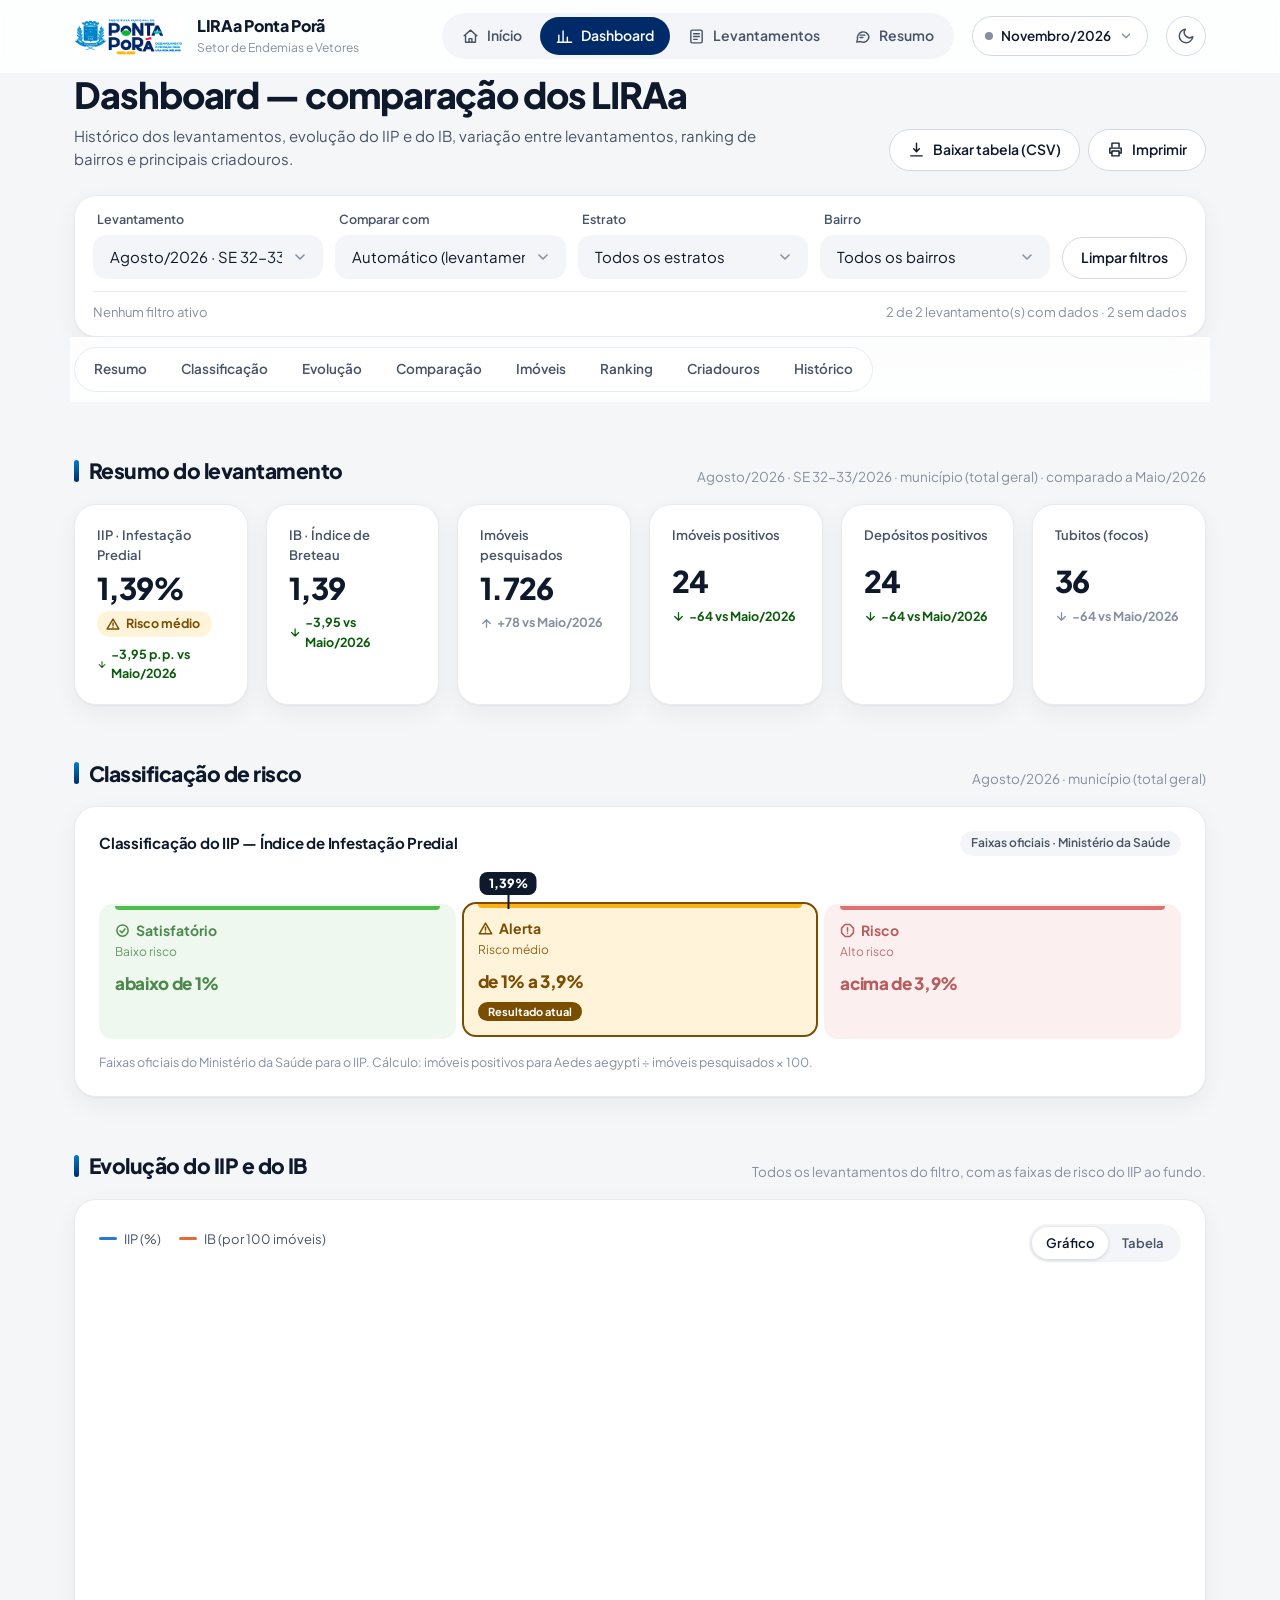
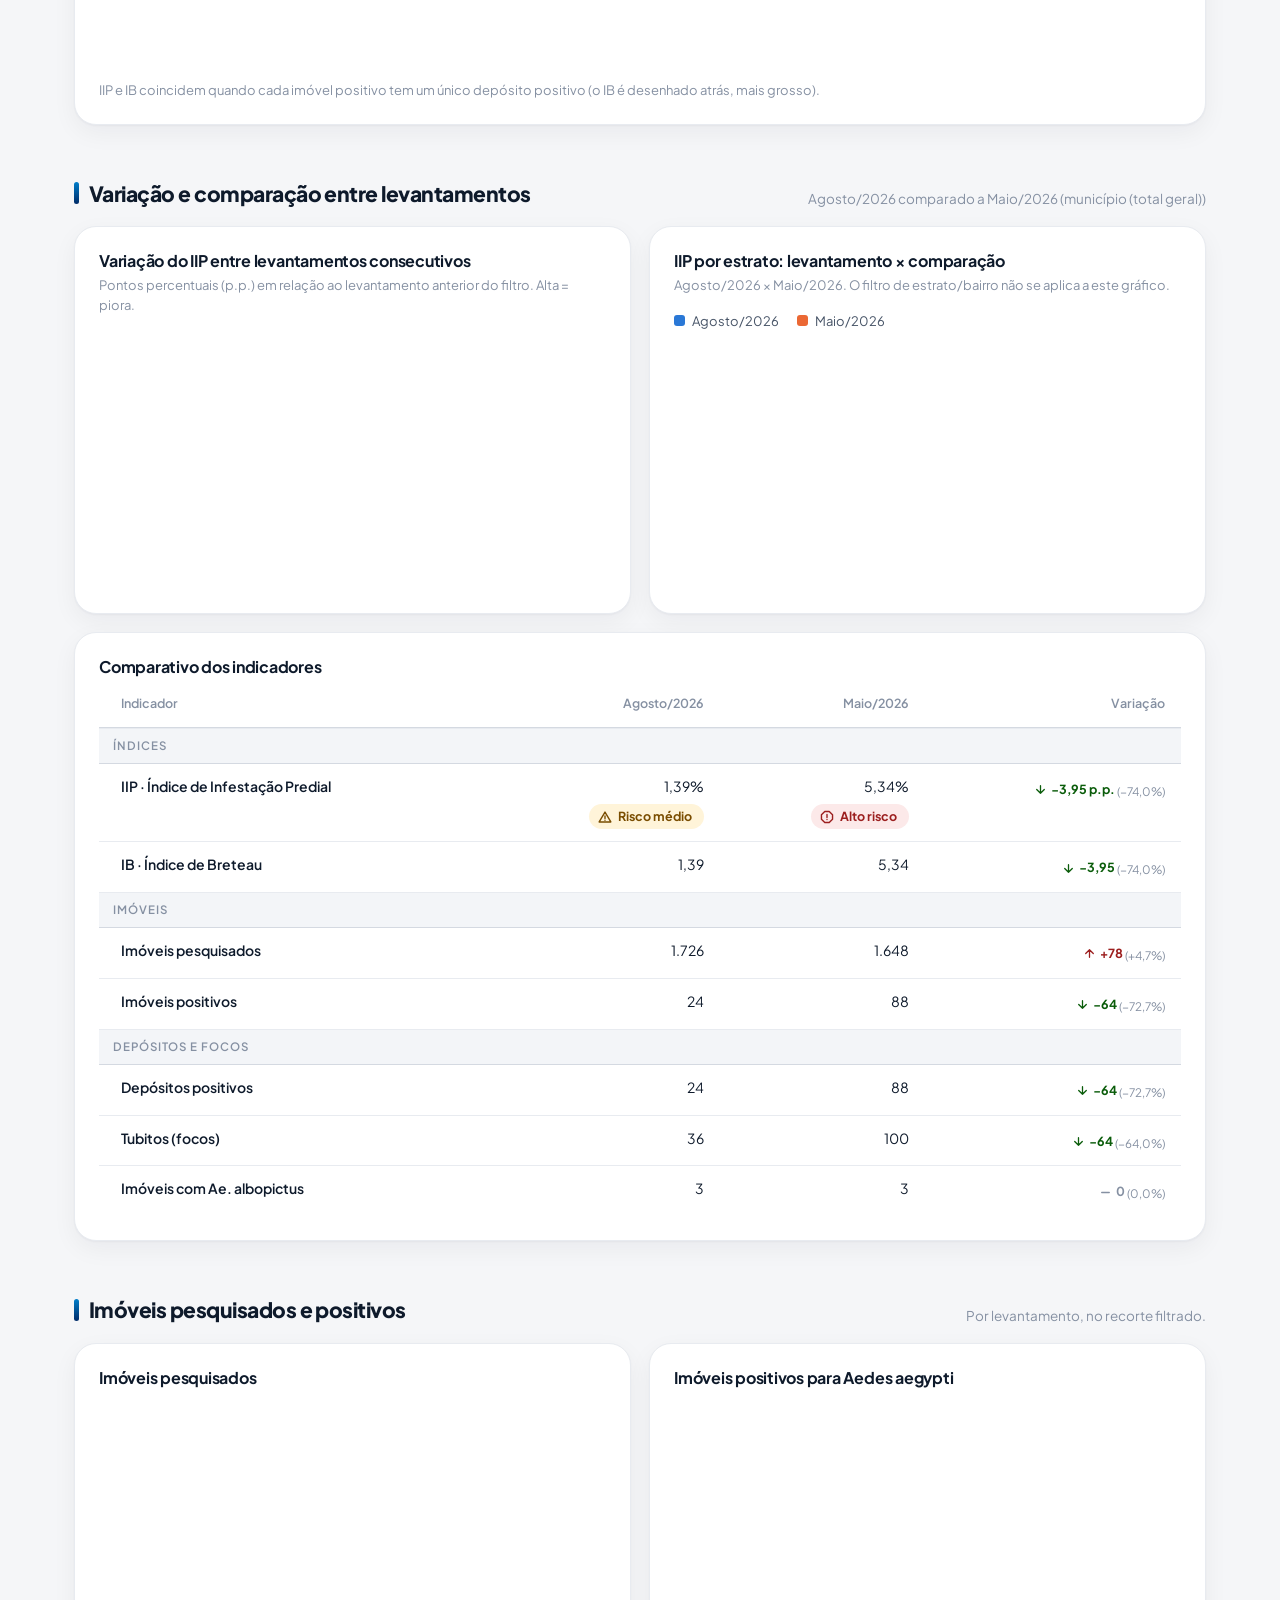
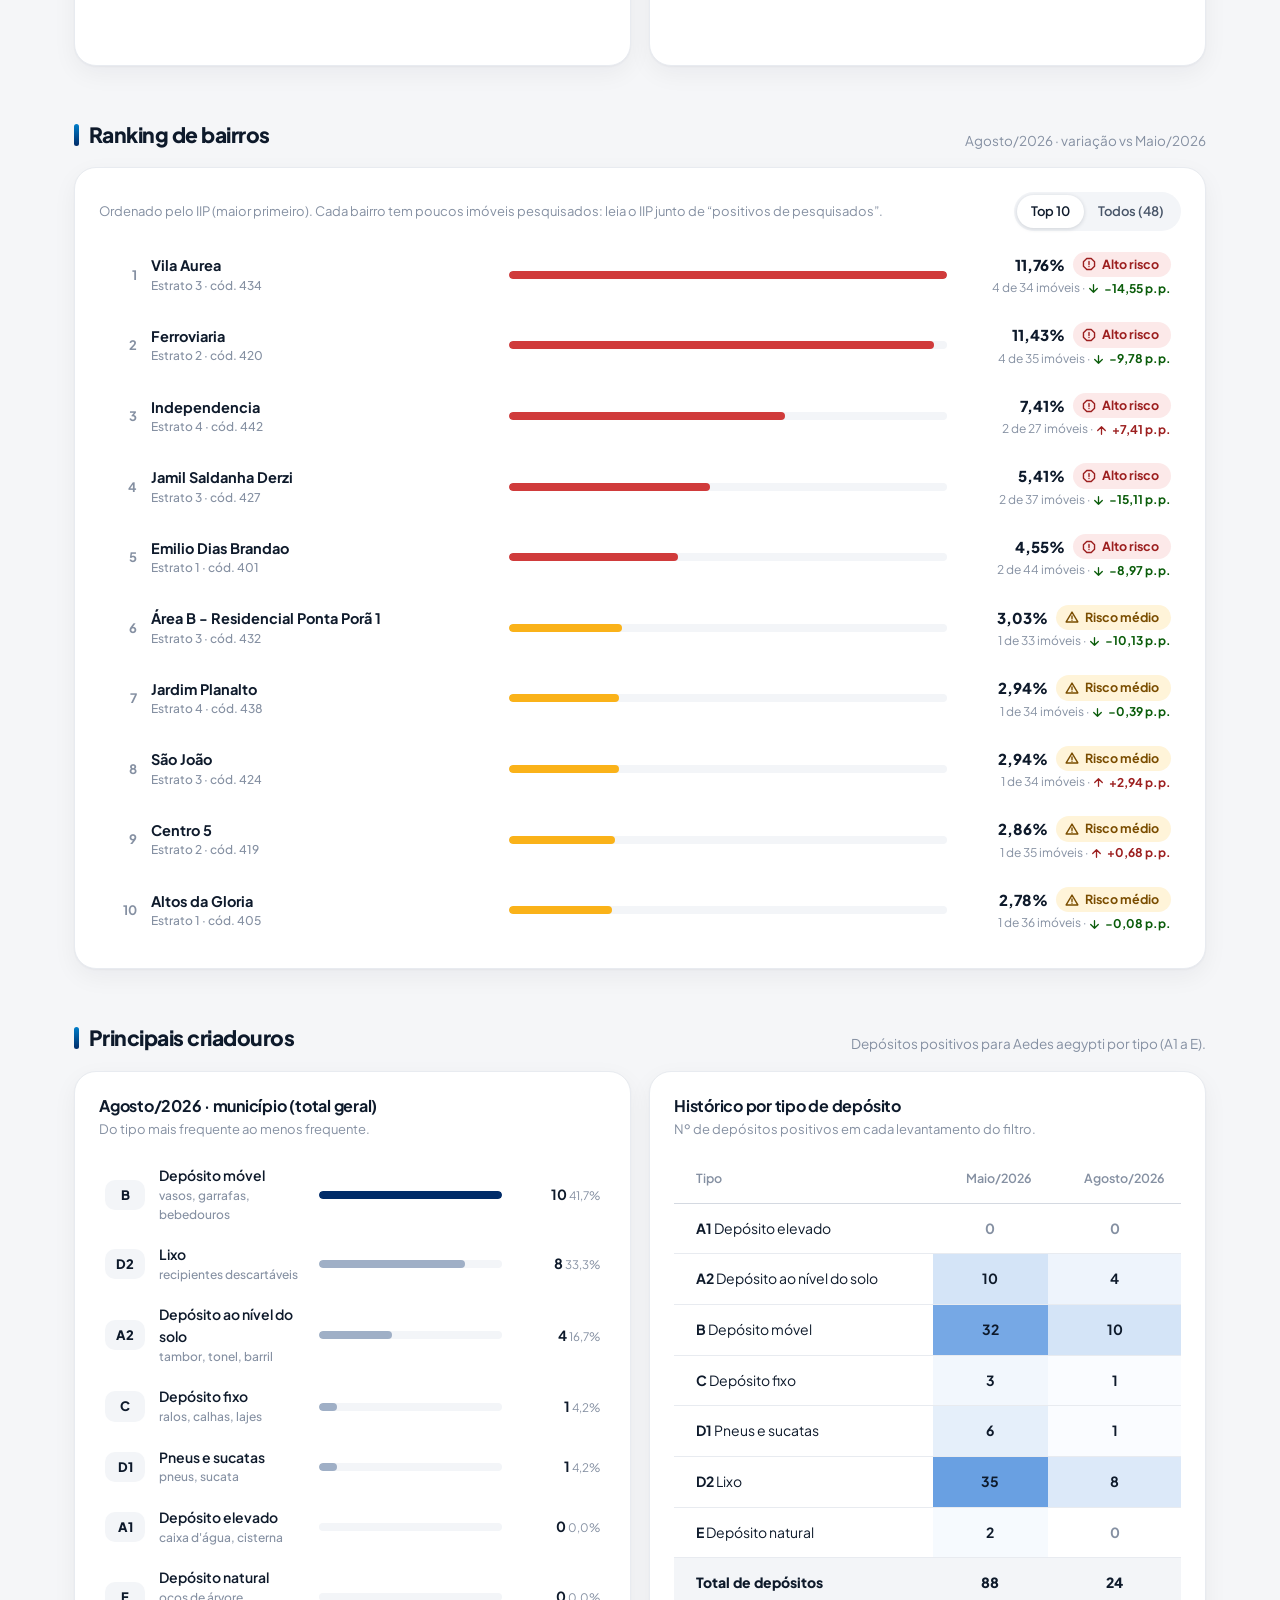
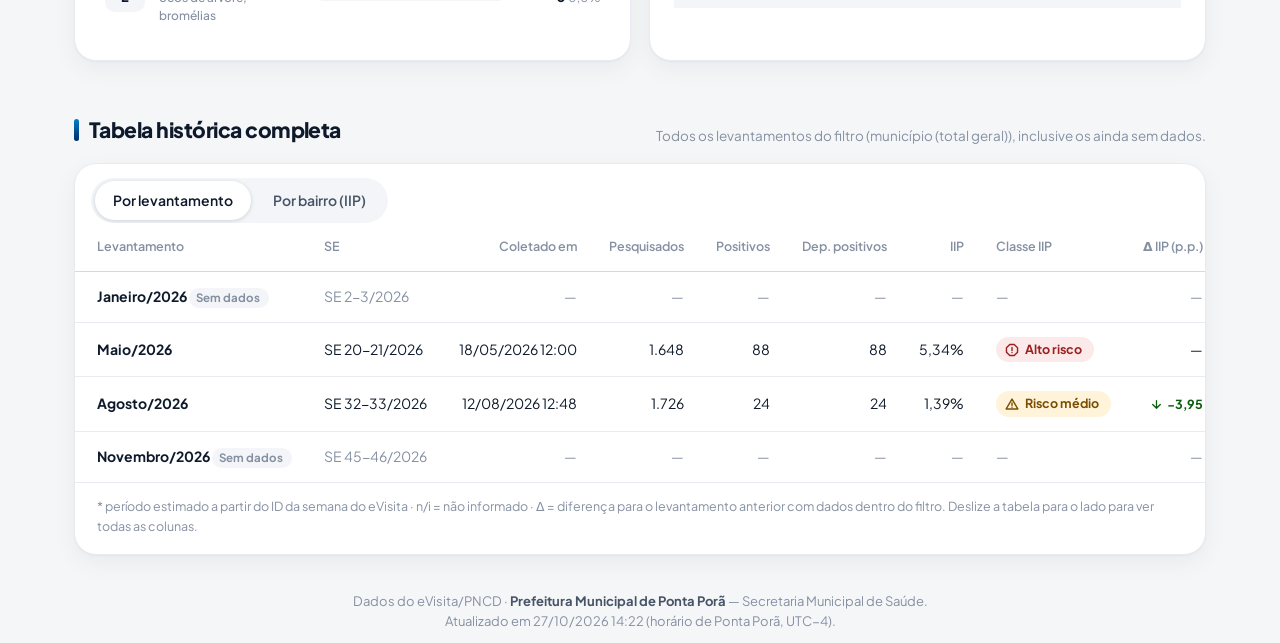
==== commit 2ea50e9c: "Add files via upload" ====
--- a/docs/dashboard.html
+++ b/docs/dashboard.html
@@ -4,7 +4,7 @@
 <meta charset="UTF-8">
 <meta name="viewport" content="width=device-width, initial-scale=1">
 <title>Dashboard — Comparação dos LIRAa · Ponta Porã</title>
-<meta name="description" content="Histórico e comparação dos LIRAa de Ponta Porã: evolução do IIP e do IB, variação entre ciclos, ranking de bairros e principais criadouros.">
+<meta name="description" content="Histórico e comparação dos LIRAa de Ponta Porã: evolução do IIP e do IB, variação entre levantamentos, ranking de bairros e principais criadouros.">
 <link rel="icon" href="assets/logo_pmpp.png">
 <link rel="stylesheet" href="assets/css/lira.css">
 </head>
@@ -15,7 +15,7 @@
   <div class="page-head">
     <div>
       <h1>Dashboard — comparação dos LIRAa</h1>
-      <p>Histórico dos levantamentos, evolução do IIP e do IB, variação entre ciclos, ranking de bairros e principais criadouros.</p>
+      <p>Histórico dos levantamentos, evolução do IIP e do IB, variação entre levantamentos, ranking de bairros e principais criadouros.</p>
     </div>
     <div class="acoes">
       <button class="btn" id="btnCsv" type="button"><svg viewBox="0 0 24 24" fill="none" stroke="currentColor" stroke-width="2" stroke-linecap="round" stroke-linejoin="round" aria-hidden="true"><path d="M12 3v12m0 0 4-4m-4 4-4-4M4 21h16"/></svg>Baixar tabela (CSV)</button>
@@ -30,8 +30,6 @@
       <div class="campo"><label for="fComp">Comparar com</label><select id="fComp"></select></div>
       <div class="campo"><label for="fEstrato">Estrato</label><select id="fEstrato"></select></div>
       <div class="campo"><label for="fBairro">Bairro</label><select id="fBairro"></select></div>
-      <div class="campo"><label for="fDe">Período: de</label><input type="date" id="fDe"></div>
-      <div class="campo"><label for="fAte">Período: até</label><input type="date" id="fAte"></div>
       <div class="campo" style="justify-content:flex-end"><button class="btn" id="btnLimpar" type="button">Limpar filtros</button></div>
     </div>
     <div class="filtros-rodape">
@@ -75,7 +73,7 @@
     </section>
 
     <section class="secao" id="sComp" aria-labelledby="tVar">
-      <div class="secao-titulo"><h2 id="tVar">Variação e comparação entre ciclos</h2><p id="subComp"></p></div>
+      <div class="secao-titulo"><h2 id="tVar">Variação e comparação entre levantamentos</h2><p id="subComp"></p></div>
       <div class="grid g-2">
         <div class="card">
           <h3 class="card-titulo">Variação do IIP entre levantamentos consecutivos</h3>
--- a/docs/assets/css/lira.css
+++ b/docs/assets/css/lira.css
@@ -531,3 +531,61 @@
 .feedback { font-size: 13px; color: var(--ink-2); align-self: center; }
 .resumo-grade { align-items: start; }
 .editar summary { cursor: pointer; font-size: 13.5px; font-weight: 600; color: var(--ink-2); margin-bottom: 8px; }
+
+/* ---- Botões de troca de mês ---- */
+.meses { display: grid; grid-template-columns: repeat(auto-fit, minmax(150px, 1fr)); gap: 10px; margin: 0 0 24px; }
+.mes { display: flex; flex-direction: column; align-items: flex-start; gap: 4px; padding: 14px 18px; border-radius: 16px; border: 1.5px solid var(--line); background: var(--surface); color: var(--ink); cursor: pointer; text-align: left; font: inherit; transition: transform .2s cubic-bezier(.34,1.56,.64,1), box-shadow .2s, border-color .2s, background .2s, color .2s; }
+.mes:hover { transform: translateY(-2px); border-color: var(--marinho); box-shadow: 0 8px 22px rgba(0, 43, 104, .12); }
+.mes:focus-visible { outline: 3px solid color-mix(in srgb, var(--azul, #007eca) 55%, transparent); outline-offset: 2px; }
+.mes-nome { font-size: 18px; font-weight: 800; letter-spacing: -.01em; }
+.mes-nome i { font-style: normal; font-weight: 600; opacity: .6; margin-left: 6px; font-size: 14px; }
+.mes-info { font-size: 13px; font-weight: 600; color: var(--ink-2); }
+.mes.sem { border-style: dashed; }
+.mes.sel { background: var(--marinho); border-color: var(--marinho); color: #fff; box-shadow: 0 10px 26px rgba(0, 43, 104, .28); }
+.mes.sel .mes-info { color: rgba(255,255,255,.85); }
+[data-theme="dark"] .mes.sel { background: var(--azul, #007eca); border-color: var(--azul, #007eca); }
+@media (max-width: 760px) { .meses { grid-template-columns: repeat(2, 1fr); } .mes { padding: 12px 14px; } }
+@media print { .meses { display: none !important; } }
+
+/* ---- Tabela comparativa agrupada ---- */
+table.comp th.num, table.comp td.num { text-align: right; white-space: nowrap; }
+table.comp tr.grupo th { text-align: left; font-size: 11.5px; letter-spacing: .08em; text-transform: uppercase; color: var(--muted); background: var(--surface-2); padding: 8px 14px; border-top: 1px solid var(--line); }
+table.comp td { padding-top: 12px; padding-bottom: 12px; vertical-align: top; }
+table.comp td:first-child { font-weight: 600; color: var(--ink); }
+table.comp .sel-linha { margin-top: 6px; display: flex; justify-content: flex-end; }
+table.comp .pct { color: var(--muted); }
+
+/* ---- Refinamentos visuais ---- */
+/* KPIs: 6 em linha no desktop, 3×2 em tablet, 2 colunas no celular */
+.g-kpi { grid-template-columns: repeat(6, minmax(0, 1fr)); }
+@media (max-width: 1100px) { .g-kpi { grid-template-columns: repeat(3, minmax(0, 1fr)); } }
+@media (max-width: 560px) { .g-kpi { grid-template-columns: repeat(2, minmax(0, 1fr)); } .kpi { padding: 16px; } .kpi .val { font-size: 26px; } }
+.kpi .rot { min-height: 2.6em; }
+
+/* Régua: faixas inativas mais legíveis */
+.regua.tem-atual .regua-faixa:not(.atual) { opacity: .72; }
+
+/* Filtros compactos */
+.filtros { padding: 14px 18px; }
+.filtros-grade { grid-template-columns: repeat(4, minmax(0, 1fr)) auto; gap: 12px; }
+.filtros-rodape { margin-top: 12px; padding-top: 10px; }
+@media (max-width: 1050px) { .filtros-grade { grid-template-columns: repeat(2, minmax(0, 1fr)); } }
+@media (max-width: 560px) { .filtros-grade { grid-template-columns: 1fr; } }
+
+/* Respiro e identidade das seções */
+.secao { margin-top: 56px; }
+.secao-titulo h2 { display: flex; align-items: center; gap: 10px; }
+.secao-titulo h2::before { content: ""; width: 5px; height: 22px; border-radius: 4px; background: linear-gradient(180deg, var(--azul, #007eca), var(--marinho)); flex: none; }
+@media (max-width: 760px) { .secao { margin-top: 40px; } }
+
+/* Home: caixa de variação */
+.var-lista { display: flex; flex-direction: column; gap: 4px; }
+.var-item { padding: 14px 0; border-top: 1px solid var(--line); }
+.var-item:first-child { border-top: 0; padding-top: 4px; }
+.var-topo { display: flex; justify-content: space-between; align-items: baseline; font-weight: 600; color: var(--ink-2); }
+.var-topo b { font-size: 24px; font-weight: 800; color: var(--ink); letter-spacing: -.02em; }
+.var-baixo { display: flex; justify-content: space-between; align-items: center; margin-top: 6px; font-size: 13px; color: var(--ink-2); font-weight: 600; }
+#boxVariacation, #boxVariacao { display: flex; flex-direction: column; }
+
+/* Tabela histórica: cabeçalho fixo e rolagem suave */
+.tabela-scroll { scrollbar-width: thin; }
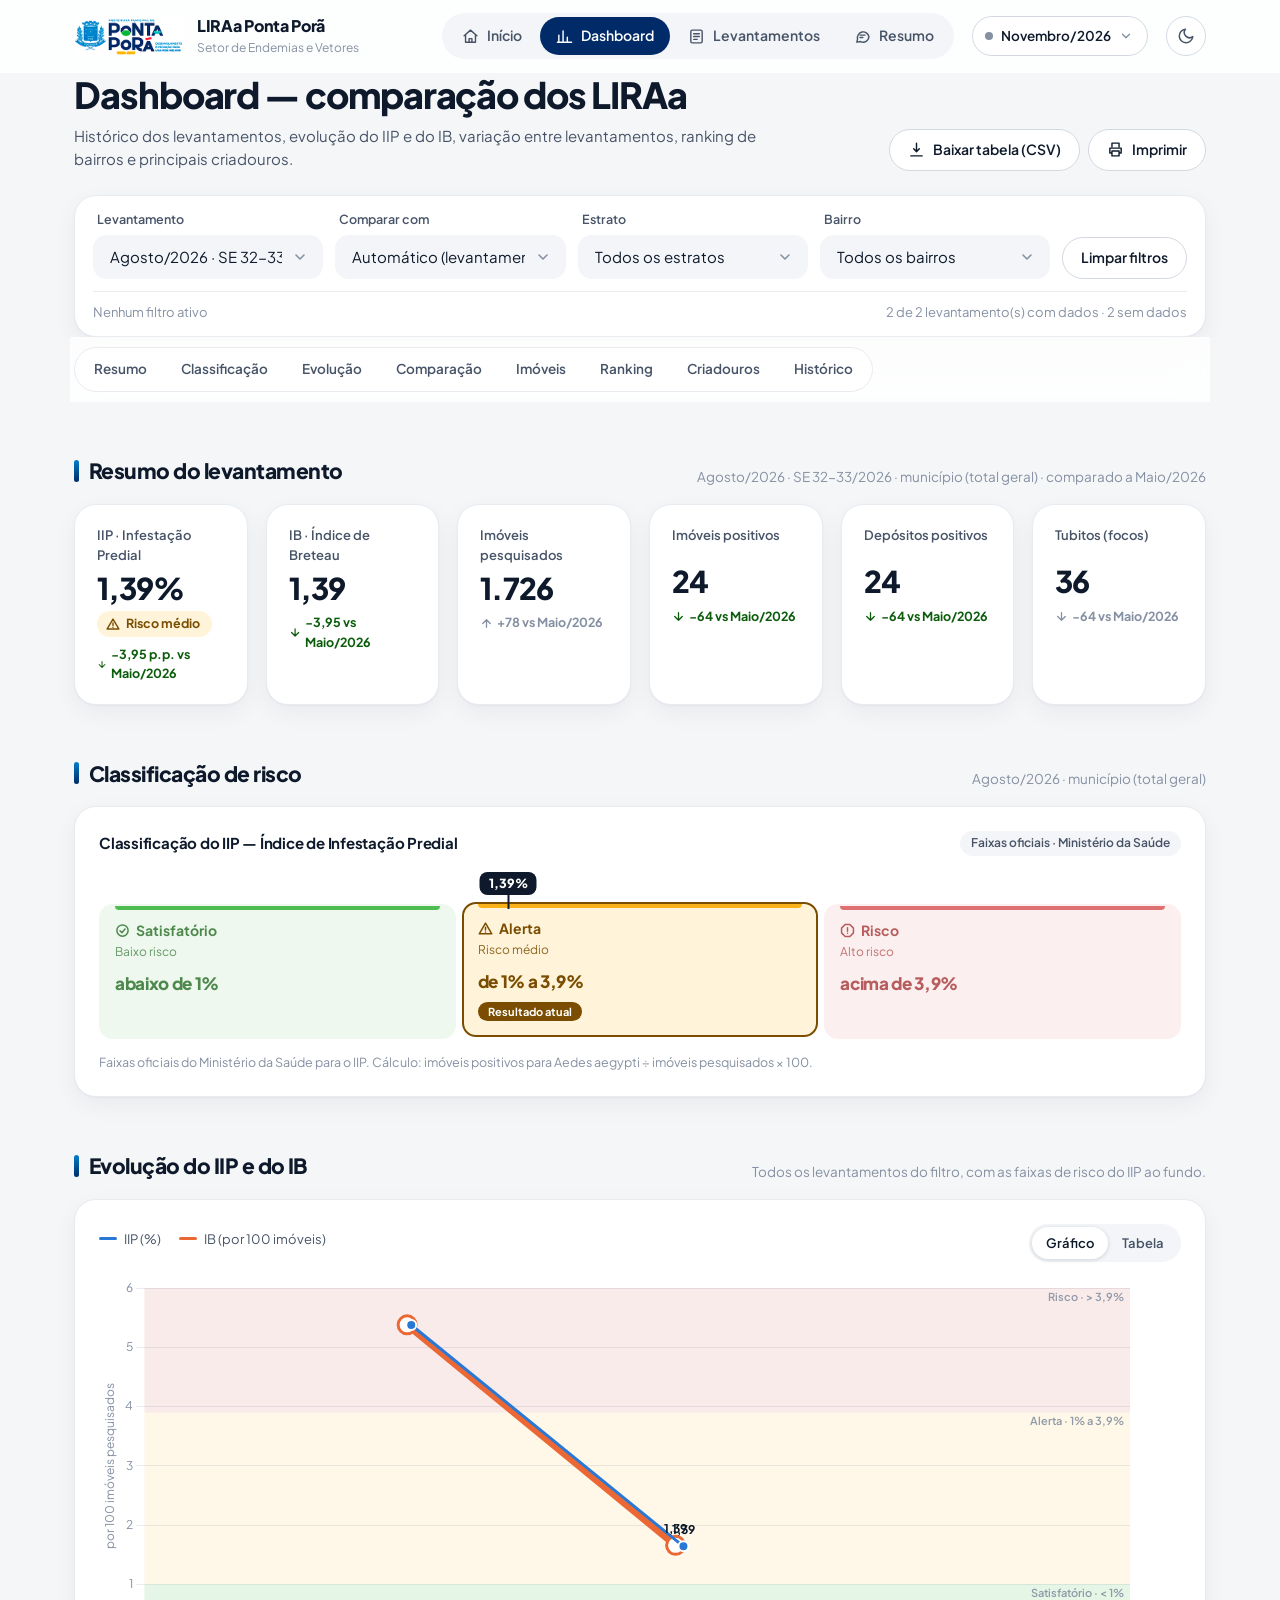
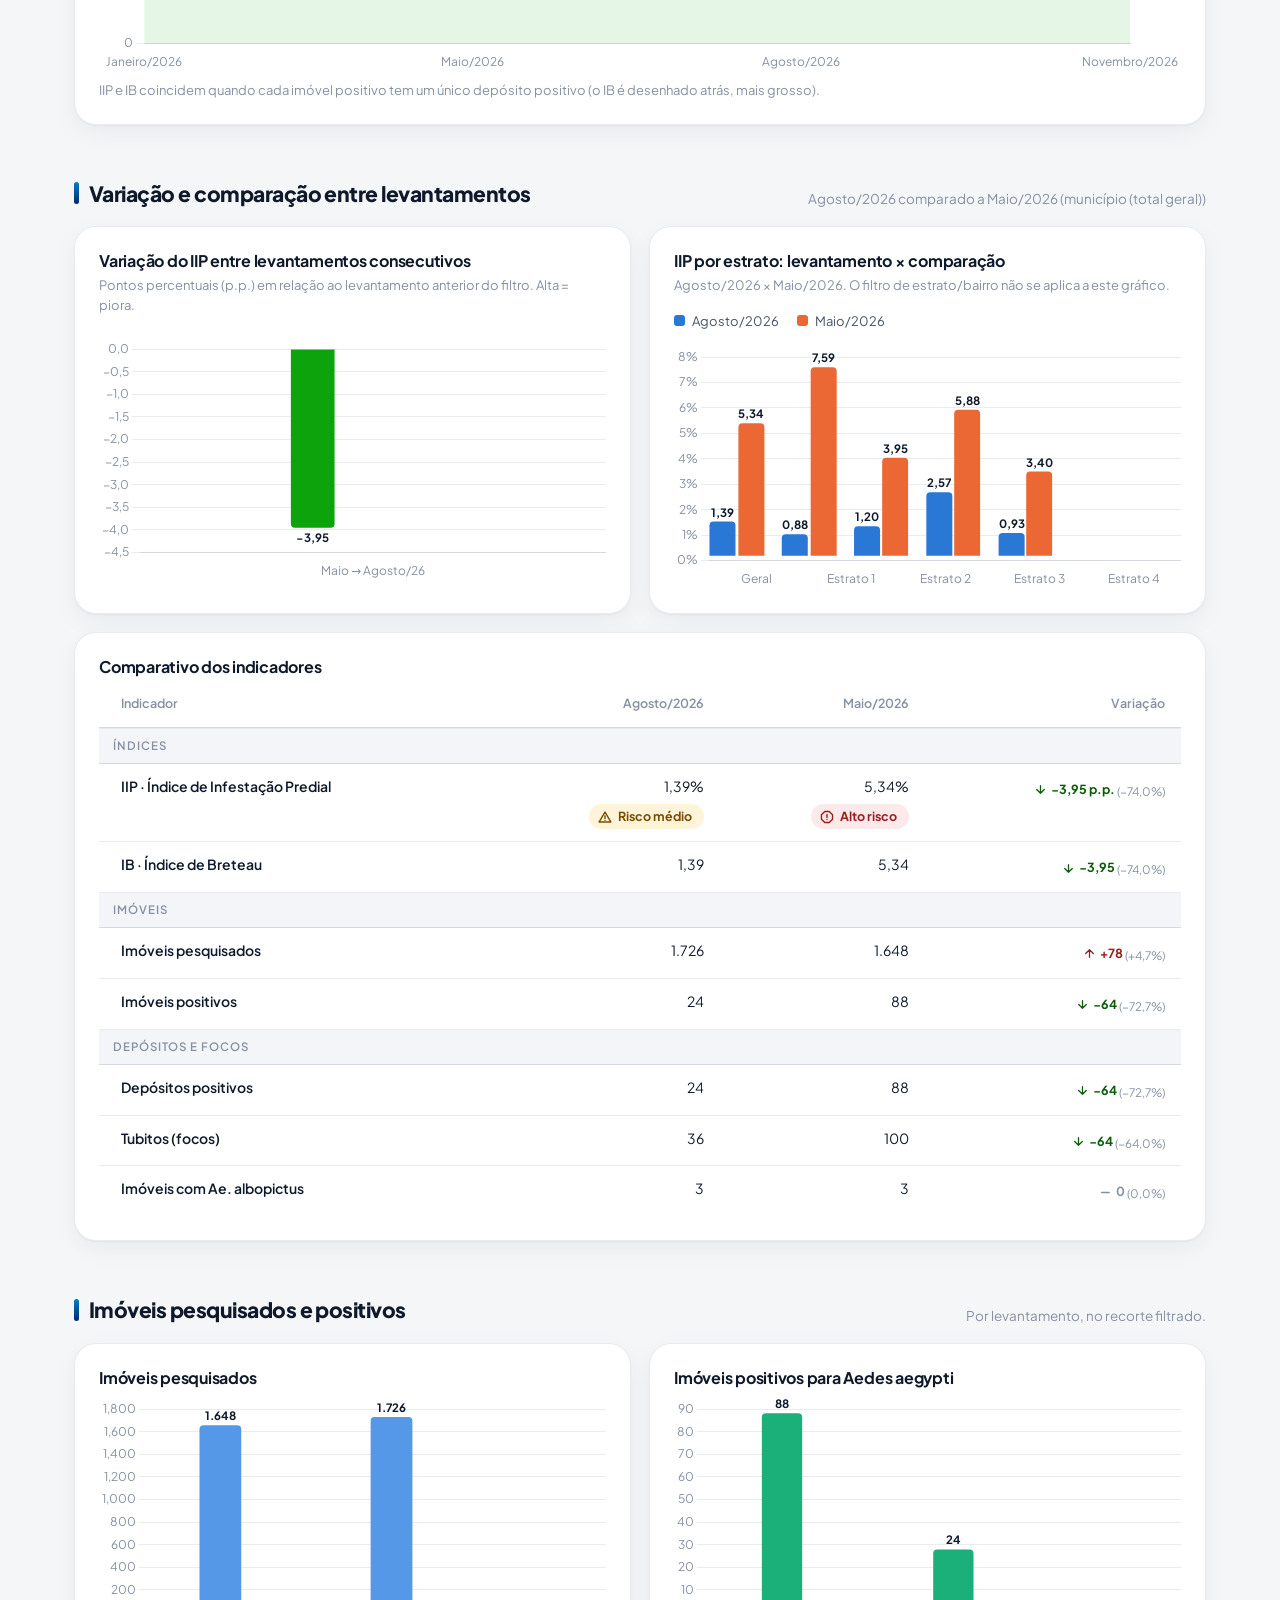
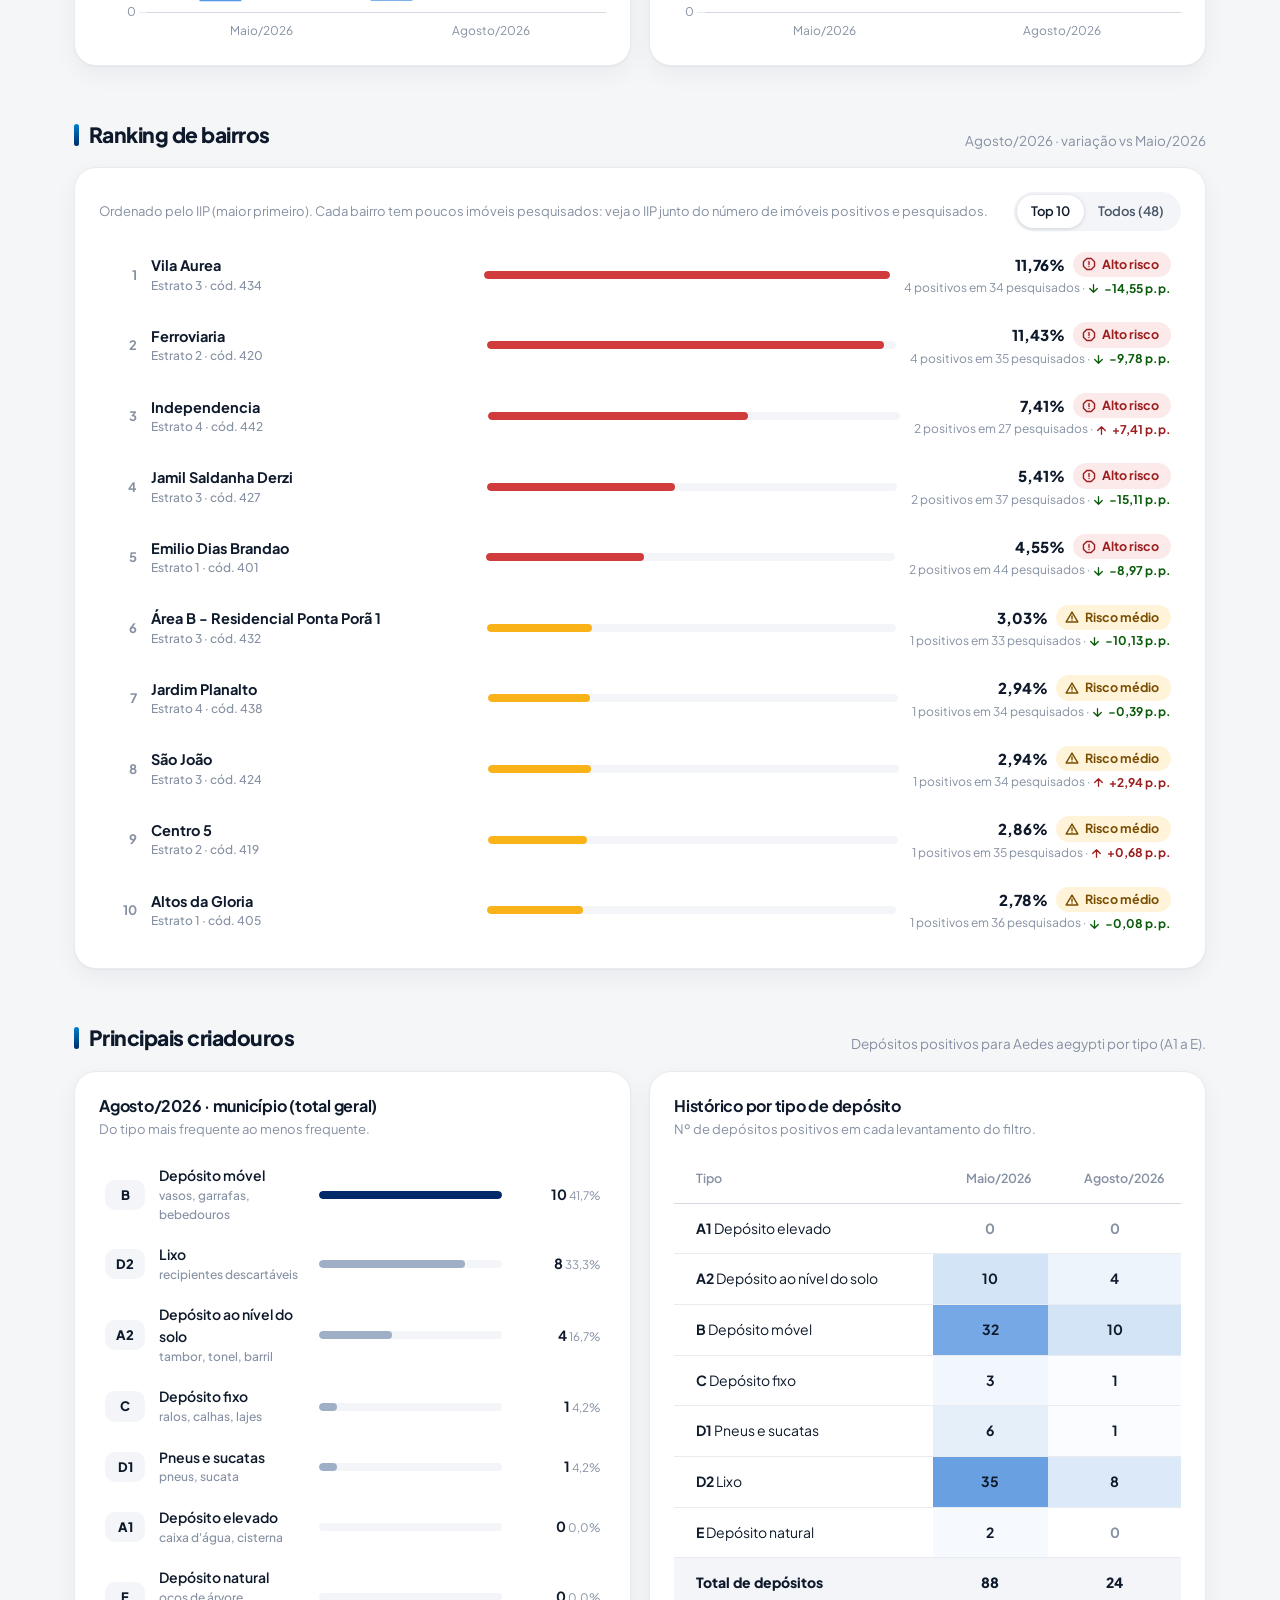
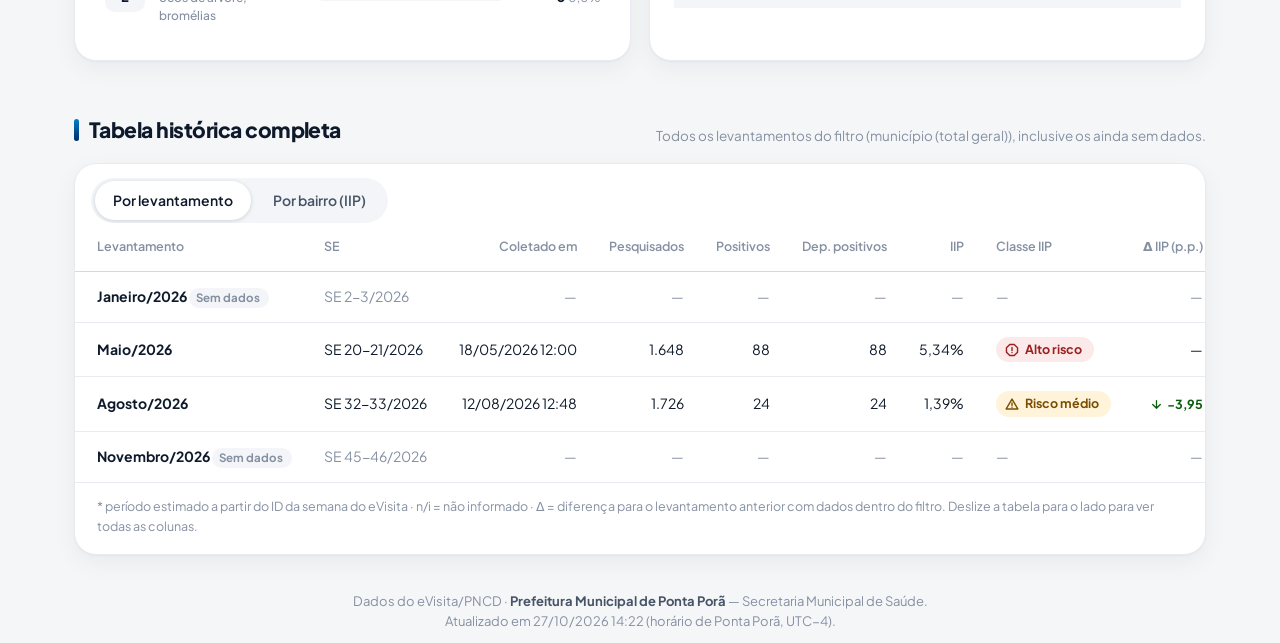
==== commit aa342ca4: "Add files via upload" ====
--- a/docs/dashboard.html
+++ b/docs/dashboard.html
@@ -106,7 +106,7 @@
       <div class="secao-titulo"><h2 id="tRank">Ranking de bairros</h2><p id="subRank"></p></div>
       <div class="card">
         <div class="chart-head">
-          <p class="card-sub" style="margin:0">Ordenado pelo IIP (maior primeiro). Cada bairro tem poucos imóveis pesquisados: leia o IIP junto de “positivos de pesquisados”.</p>
+          <p class="card-sub" style="margin:0">Ordenado pelo IIP (maior primeiro). Cada bairro tem poucos imóveis pesquisados: veja o IIP junto do número de imóveis positivos e pesquisados.</p>
           <div class="alterna" role="group" aria-label="Quantidade de bairros"><button type="button" id="rTop" aria-pressed="true">Top 10</button><button type="button" id="rTodos" aria-pressed="false">Todos</button></div>
         </div>
         <div id="listaRanking"></div>
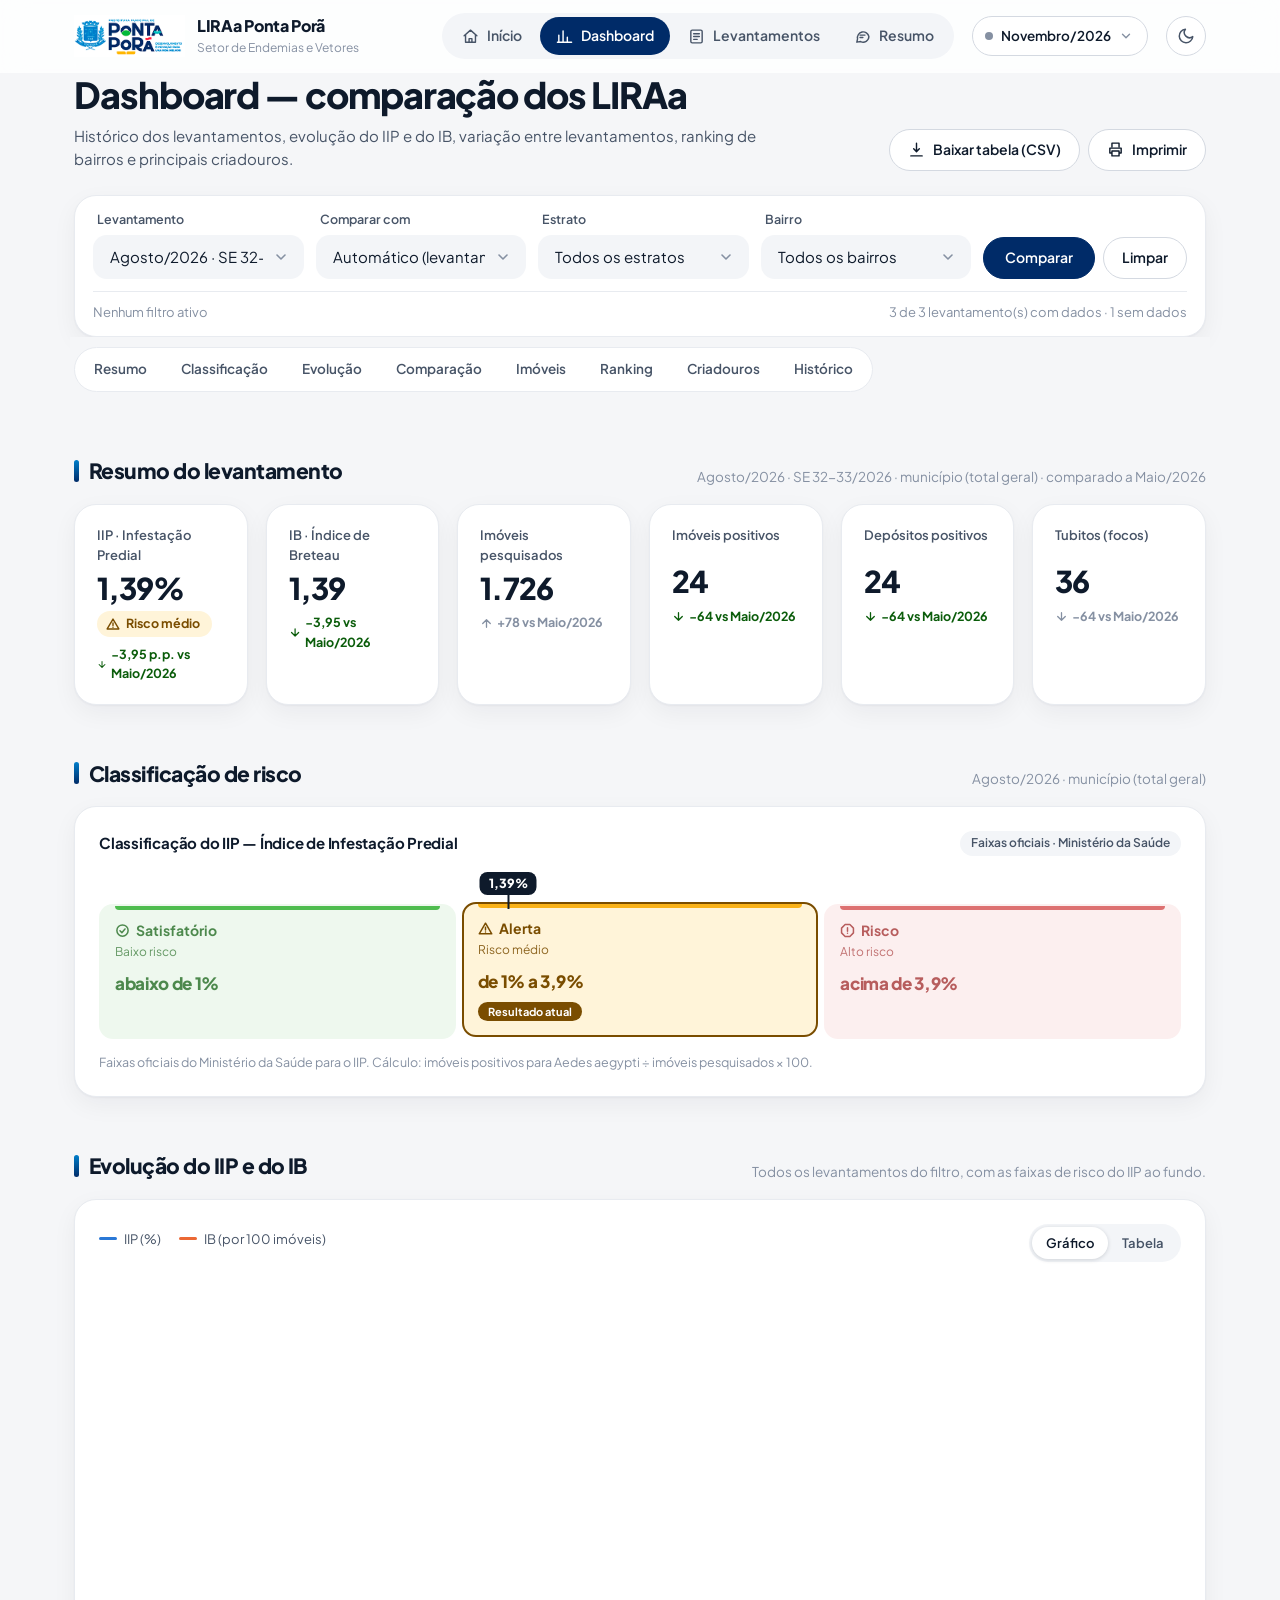
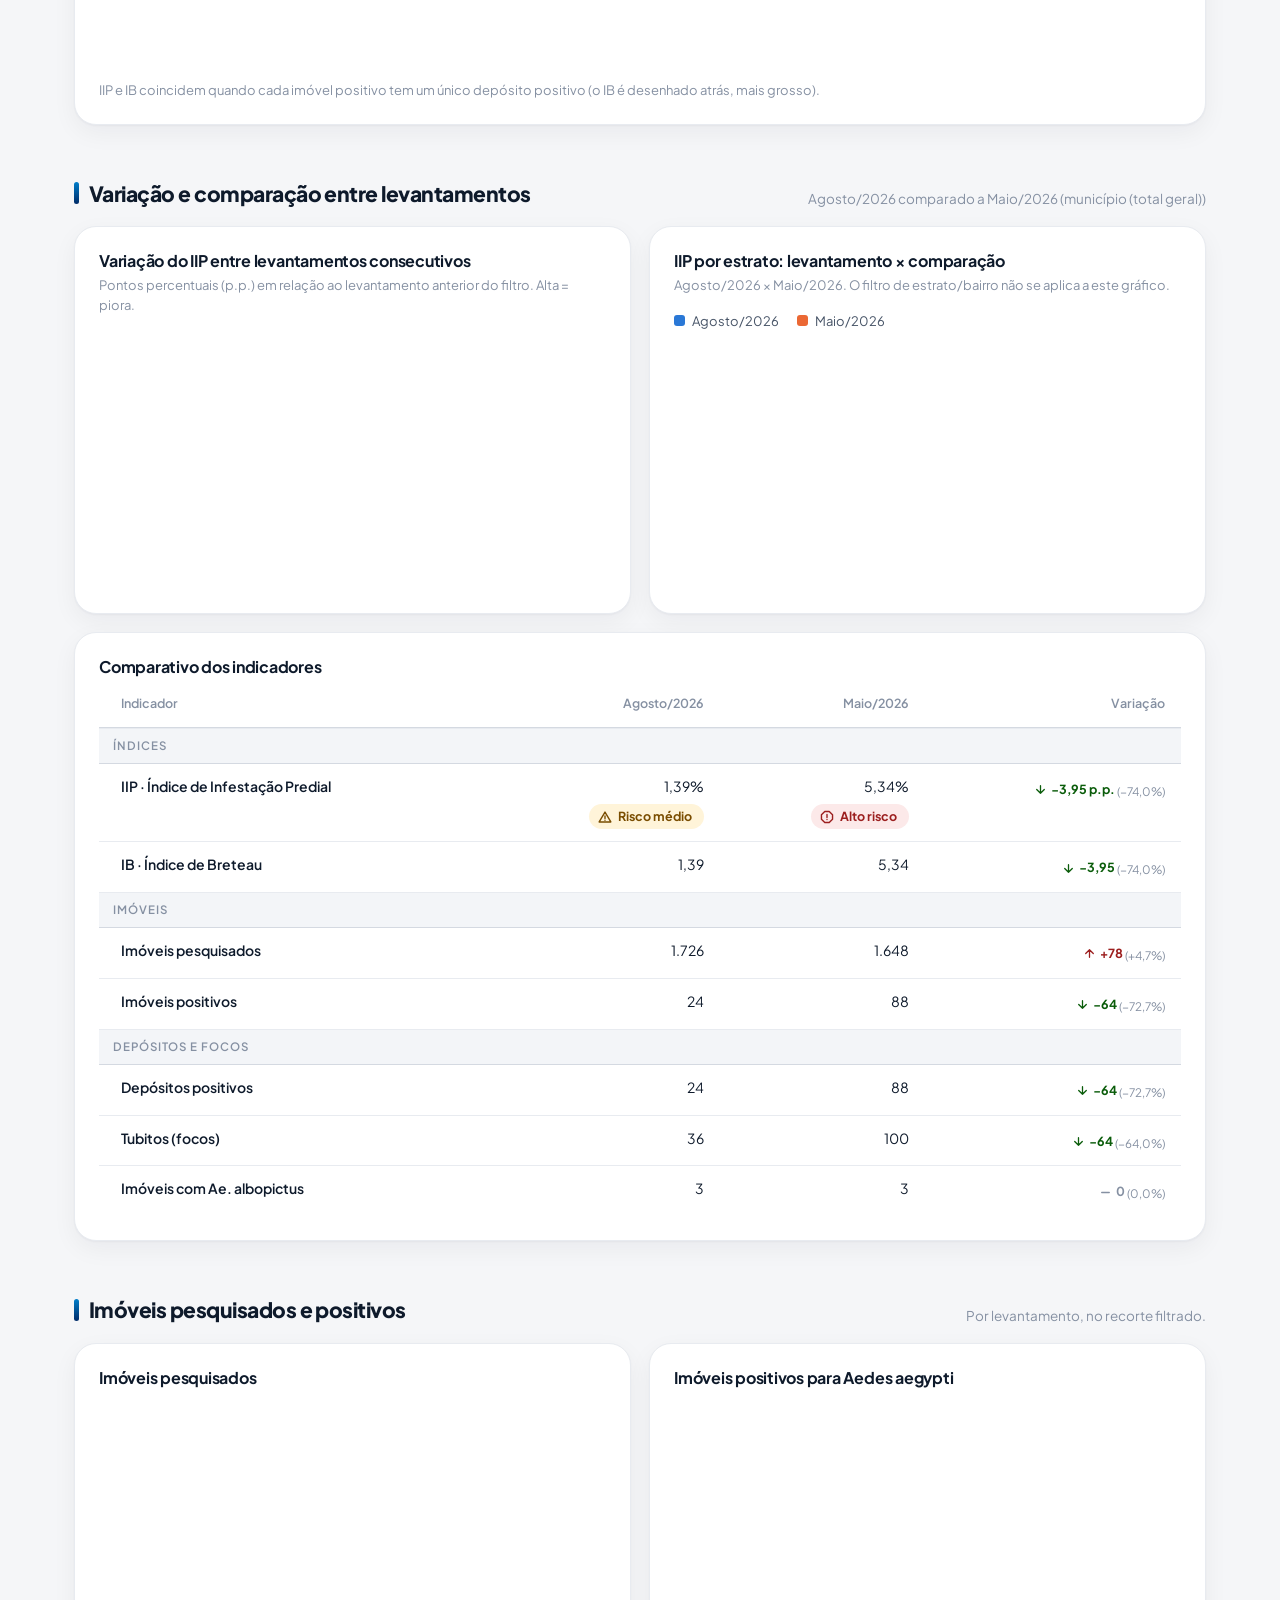
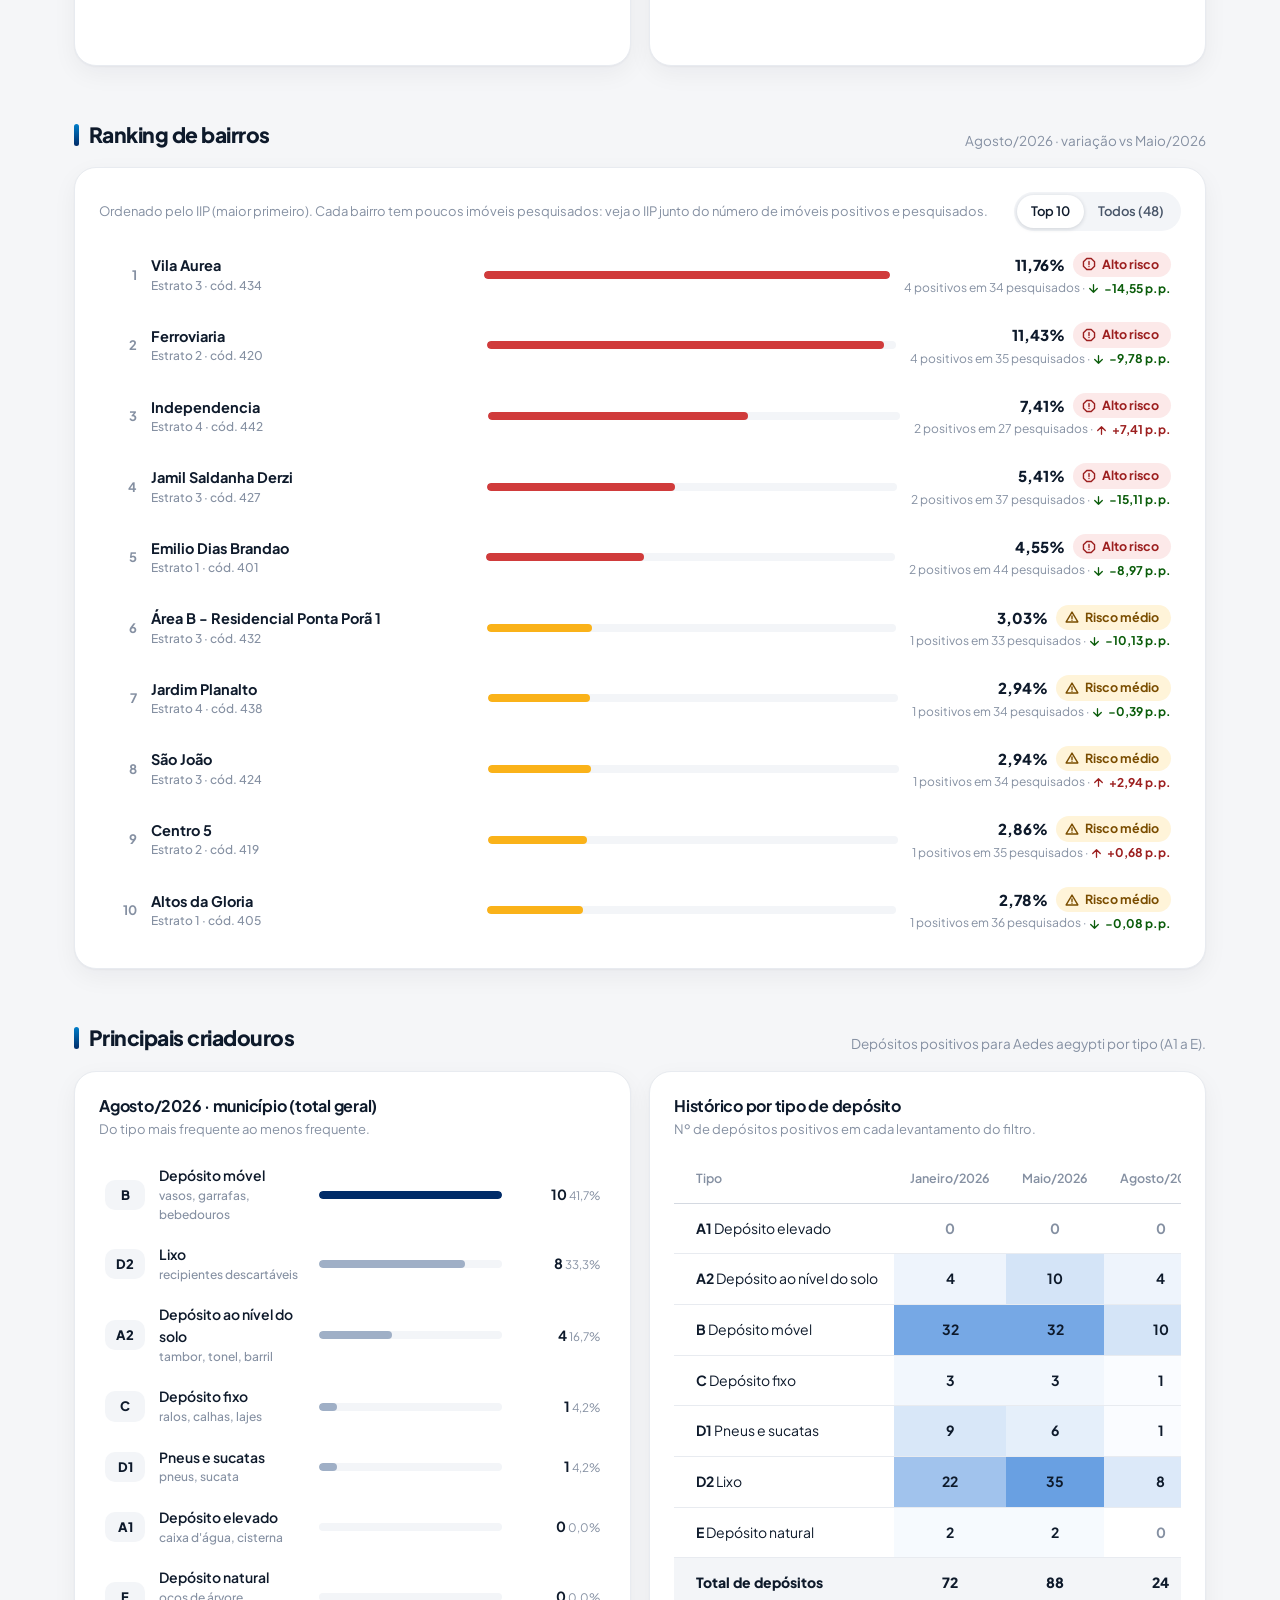
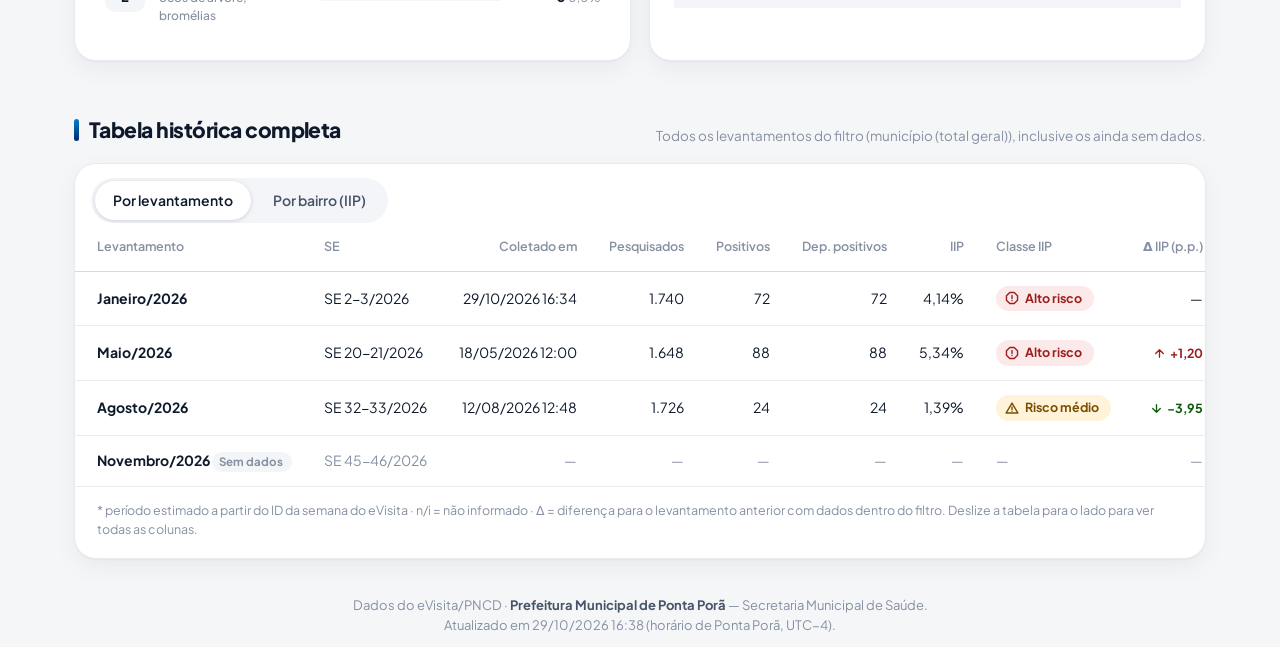
==== commit 1cd6983d: "Add files via upload" ====
--- a/docs/dashboard.html
+++ b/docs/dashboard.html
@@ -6,7 +6,7 @@
 <title>Dashboard — Comparação dos LIRAa · Ponta Porã</title>
 <meta name="description" content="Histórico e comparação dos LIRAa de Ponta Porã: evolução do IIP e do IB, variação entre levantamentos, ranking de bairros e principais criadouros.">
 <link rel="icon" href="assets/logo_pmpp.png">
-<link rel="stylesheet" href="assets/css/lira.css">
+<link rel="stylesheet" href="assets/css/lira.css?v=20261029">
 </head>
 <body>
 <div id="site-header"></div>
@@ -30,7 +30,7 @@
       <div class="campo"><label for="fComp">Comparar com</label><select id="fComp"></select></div>
       <div class="campo"><label for="fEstrato">Estrato</label><select id="fEstrato"></select></div>
       <div class="campo"><label for="fBairro">Bairro</label><select id="fBairro"></select></div>
-      <div class="campo" style="justify-content:flex-end"><button class="btn" id="btnLimpar" type="button">Limpar filtros</button></div>
+      <div class="campo campo-botoes"><div class="botoes-filtro"><button class="btn primario" id="btnComparar" type="button">Comparar</button><button class="btn" id="btnLimpar" type="button">Limpar</button></div></div>
     </div>
     <div class="filtros-rodape">
       <div class="chips" id="chips" aria-live="polite"></div>
@@ -47,6 +47,8 @@
   <div id="semResultado" hidden class="secao">
     <div class="card"><div class="vazio"><strong>Nenhum levantamento com dados neste filtro</strong>Amplie o período ou limpe os filtros.</div></div>
   </div>
+
+  <div id="erroPainel" class="aviso" role="alert" hidden><div><strong>Não foi possível desenhar parte do painel.</strong> Atualize a página (Ctrl+F5). Se continuar, envie esta mensagem ao suporte: <code></code></div></div>
 
   <div id="painel">
     <section class="secao" id="sResumo" aria-labelledby="tResumo">
@@ -140,9 +142,9 @@
 <div id="site-footer"></div>
 
 <script src="assets/data/lira-data.js"></script>
-<script src="assets/vendor/chart.umd.min.js"></script>
-<script src="assets/js/lira-core.js"></script>
-<script src="assets/js/lira-widgets.js"></script>
-<script src="assets/js/dashboard.js"></script>
+<script src="assets/vendor/chart.umd.min.js?v=20261029"></script>
+<script src="assets/js/lira-core.js?v=20261029"></script>
+<script src="assets/js/lira-widgets.js?v=20261029"></script>
+<script src="assets/js/dashboard.js?v=20261029"></script>
 </body>
 </html>
--- a/docs/assets/css/lira.css
+++ b/docs/assets/css/lira.css
@@ -589,3 +589,15 @@
 
 /* Tabela histórica: cabeçalho fixo e rolagem suave */
 .tabela-scroll { scrollbar-width: thin; }
+
+/* ---- Botão Comparar ---- */
+.campo-botoes { justify-content: flex-end; }
+.botoes-filtro { display: flex; gap: 8px; }
+#btnComparar { min-width: 112px; transition: box-shadow .2s, transform .2s; }
+#btnComparar.pendente { box-shadow: 0 0 0 4px color-mix(in srgb, var(--azul, #007eca) 28%, transparent); animation: pulsaBtn 1.6s ease-in-out infinite; }
+@keyframes pulsaBtn { 50% { box-shadow: 0 0 0 7px color-mix(in srgb, var(--azul, #007eca) 12%, transparent); } }
+@media (prefers-reduced-motion: reduce) { #btnComparar.pendente { animation: none; } }
+@media (max-width: 560px) { .botoes-filtro .btn { flex: 1; } }
+.secao { scroll-margin-top: 150px; }
+@media (max-width: 760px) { .secao { scroll-margin-top: 120px; } }
+.subnav { background: var(--bg, #f4f6f9); -webkit-backdrop-filter: none; backdrop-filter: none; }
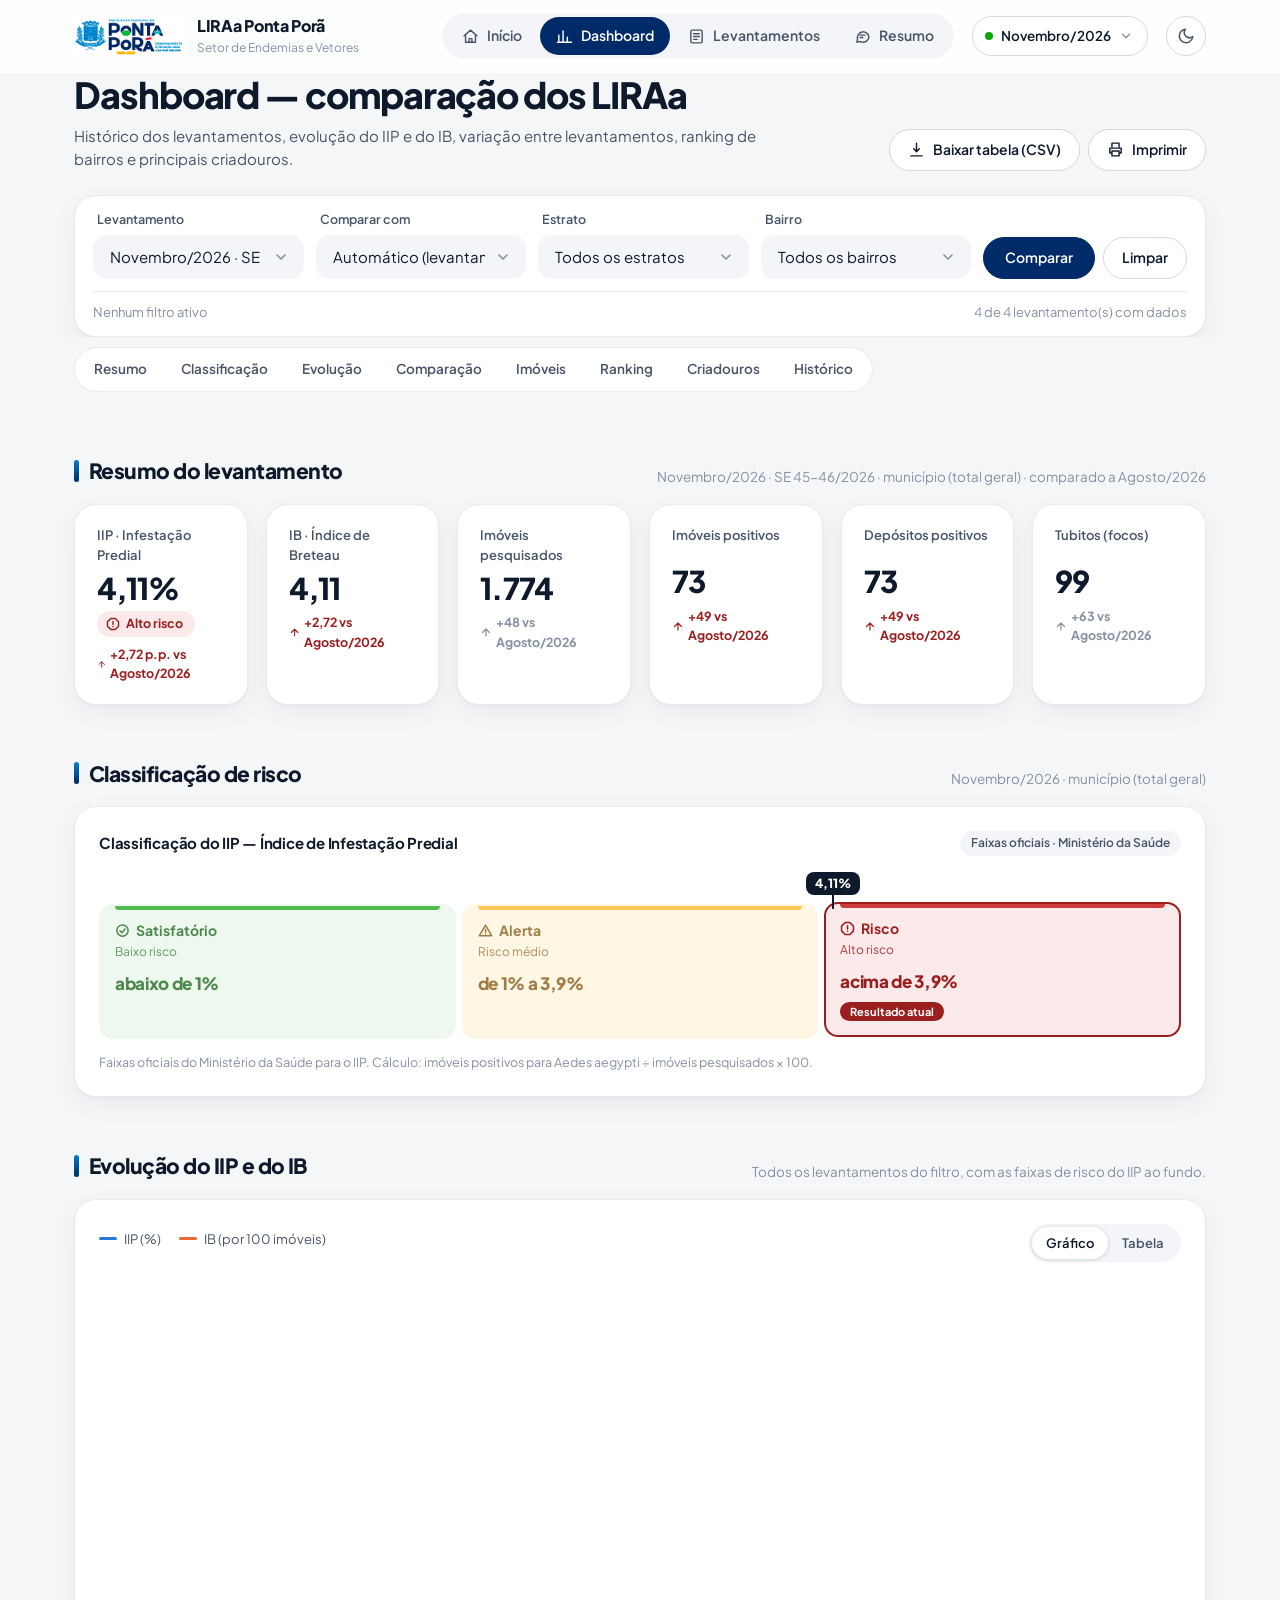
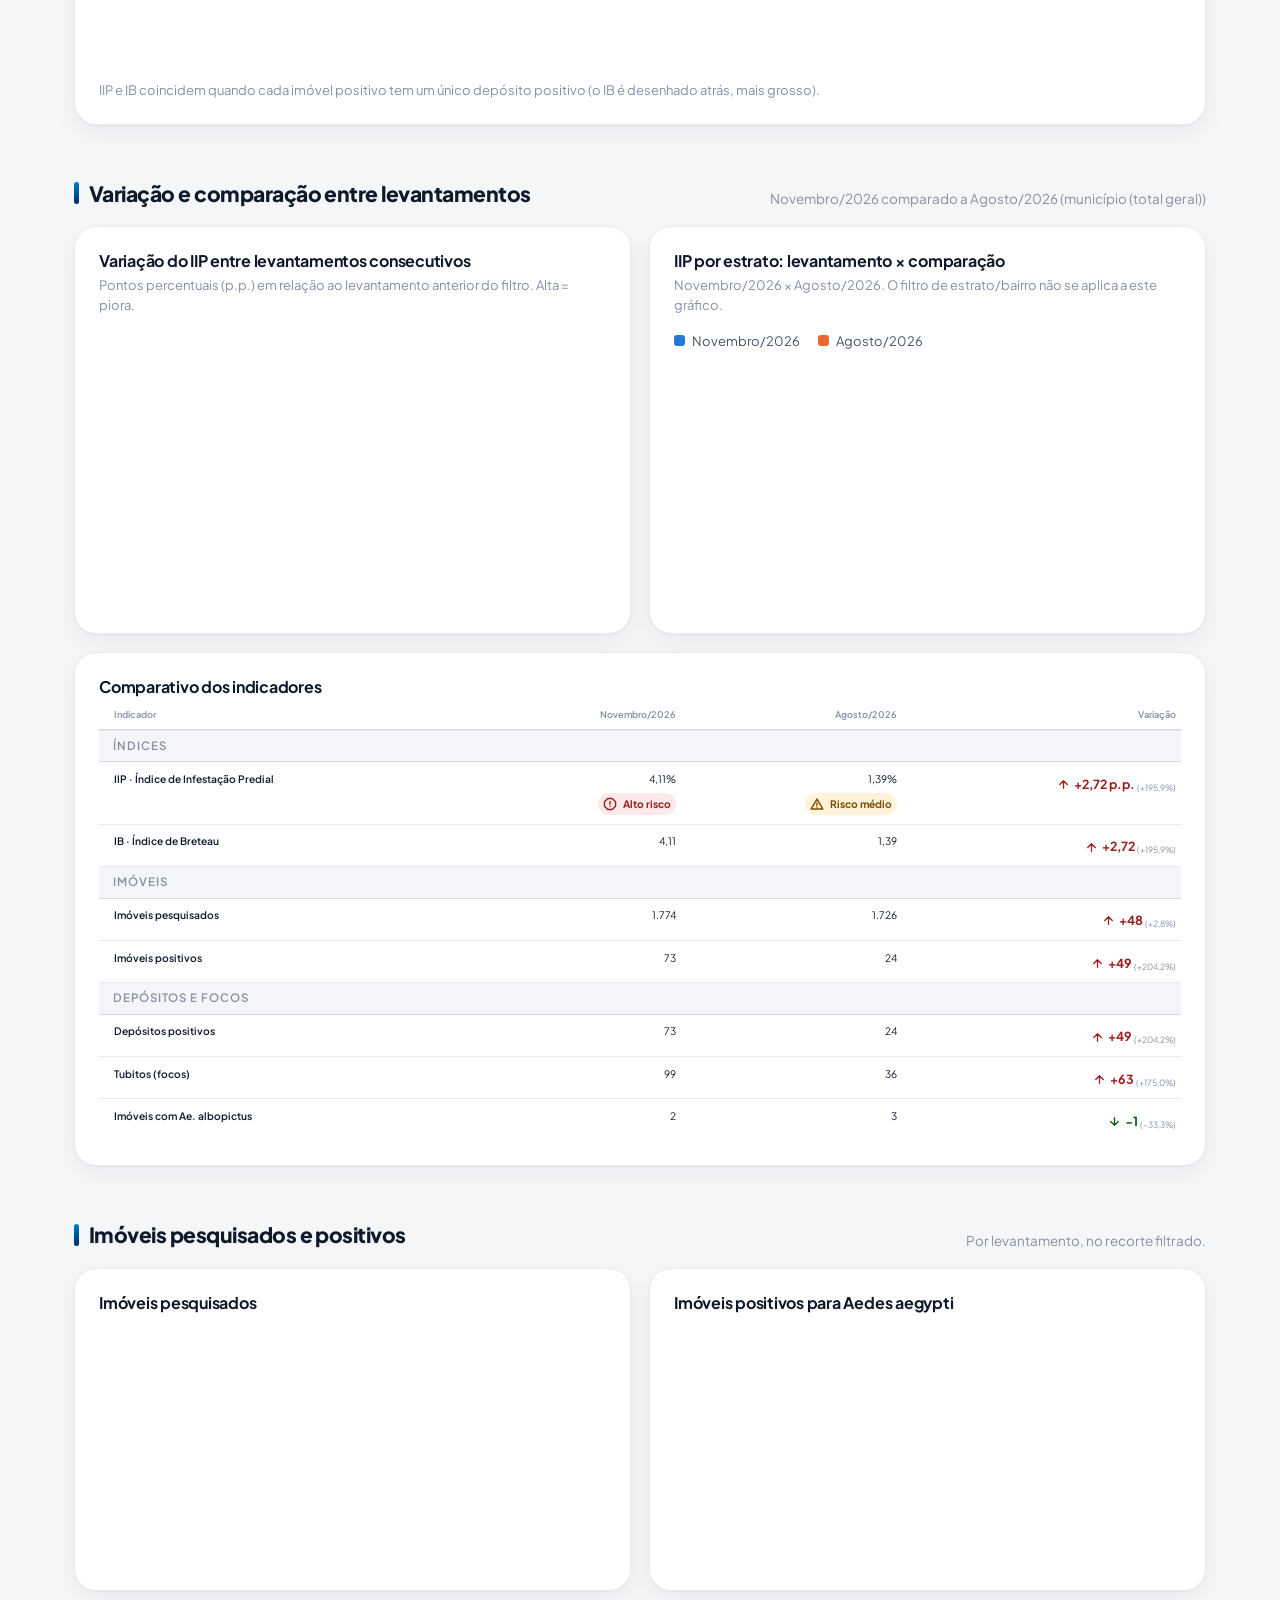
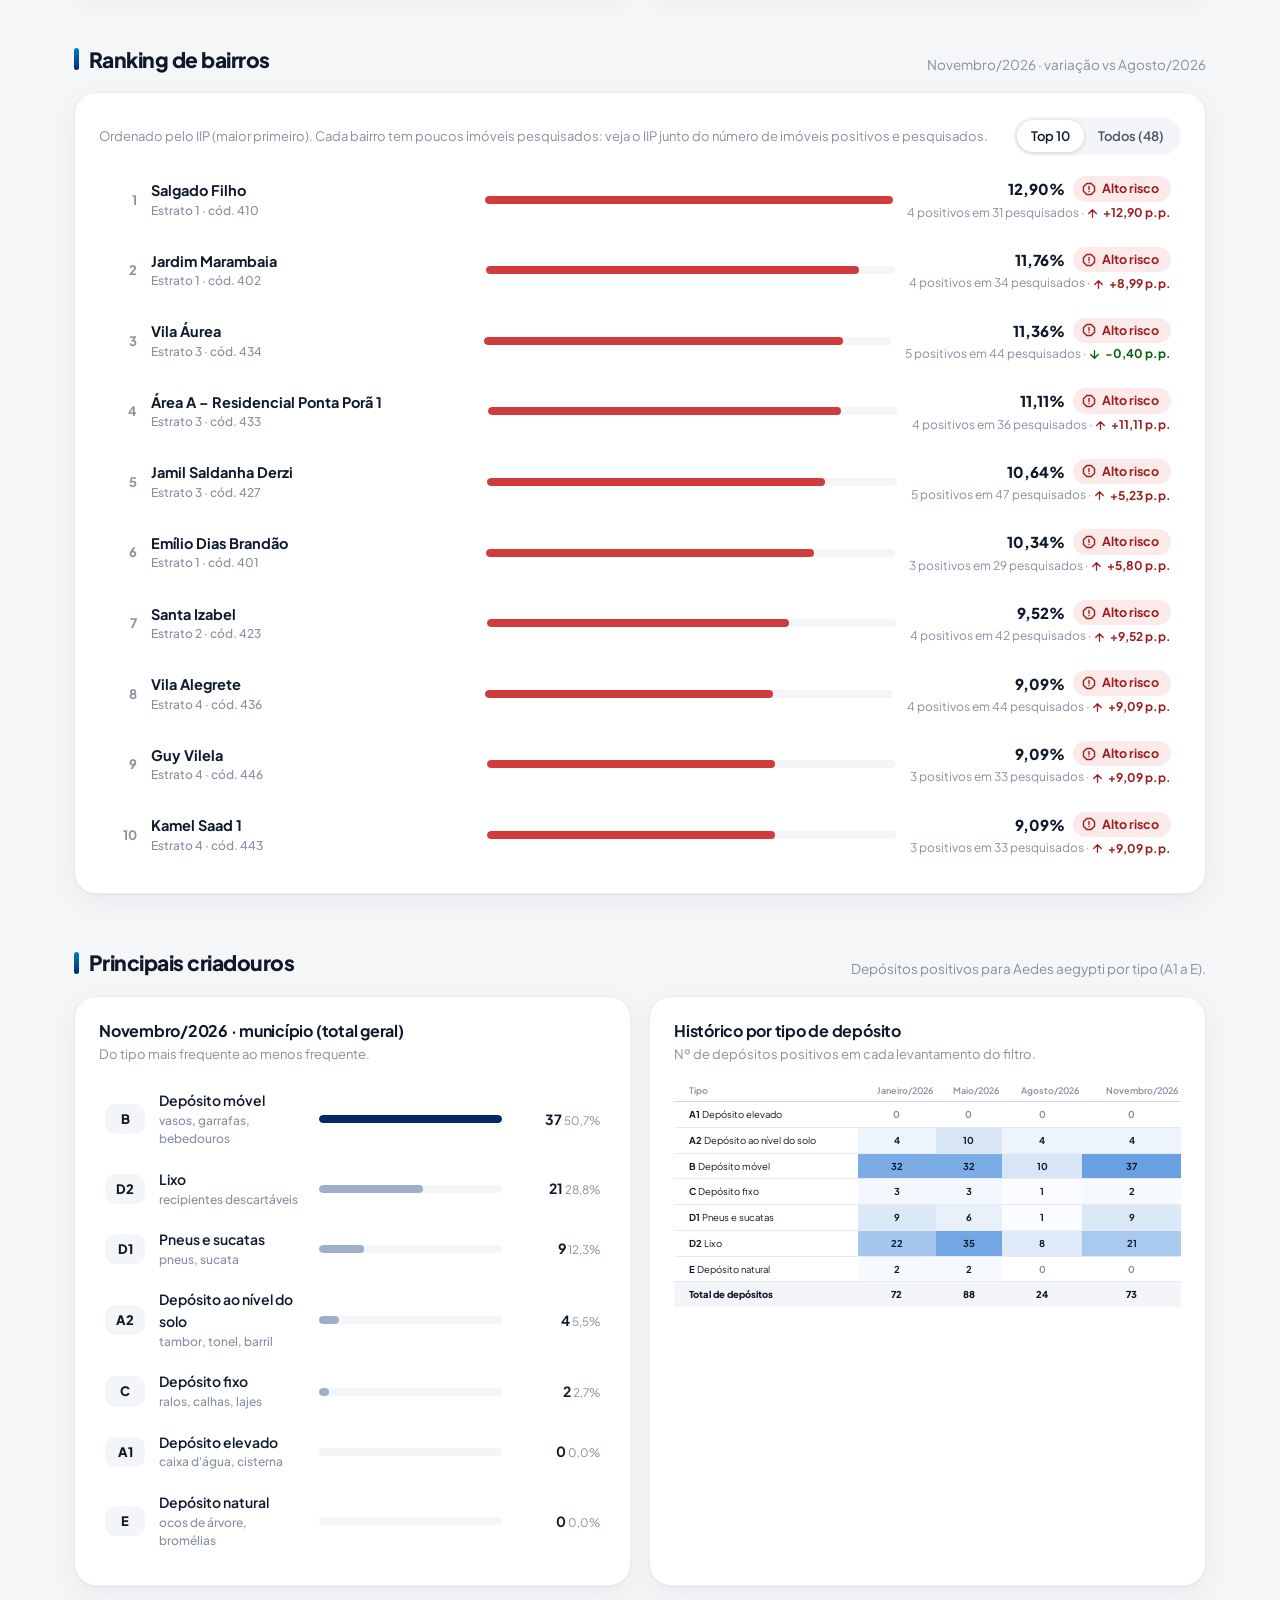
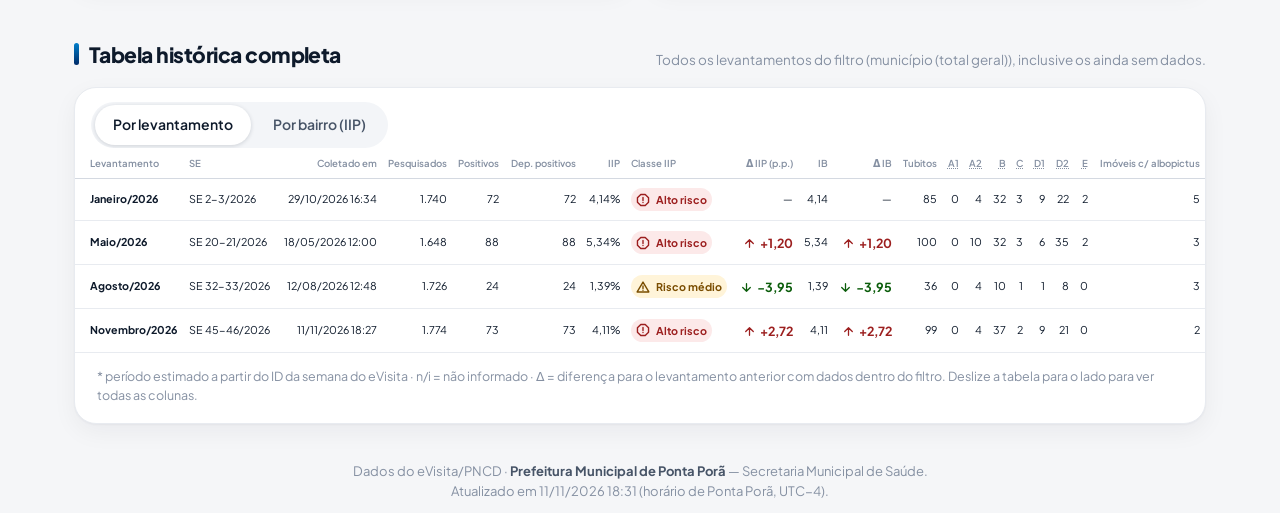
==== commit 2dea835b: "Tabelas sem barra de rolagem: se adaptam à largura; no celular viram cartões sem os zeros Co-Authore" ====
--- a/docs/dashboard.html
+++ b/docs/dashboard.html
@@ -6,7 +6,7 @@
 <title>Dashboard — Comparação dos LIRAa · Ponta Porã</title>
 <meta name="description" content="Histórico e comparação dos LIRAa de Ponta Porã: evolução do IIP e do IB, variação entre levantamentos, ranking de bairros e principais criadouros.">
 <link rel="icon" href="assets/logo_pmpp.png">
-<link rel="stylesheet" href="assets/css/lira.css?v=20261029">
+<link rel="stylesheet" href="assets/css/lira.css?v=20261111">
 </head>
 <body>
 <div id="site-header"></div>
@@ -143,7 +143,7 @@
 
 <script src="assets/data/lira-data.js"></script>
 <script src="assets/vendor/chart.umd.min.js?v=20261029"></script>
-<script src="assets/js/lira-core.js?v=20261029"></script>
+<script src="assets/js/lira-core.js?v=20261111"></script>
 <script src="assets/js/lira-widgets.js?v=20261029"></script>
 <script src="assets/js/dashboard.js?v=20261029"></script>
 </body>
--- a/docs/assets/css/lira.css
+++ b/docs/assets/css/lira.css
@@ -527,7 +527,7 @@
 .zap-previa { background: color-mix(in srgb, #25d366 12%, var(--surface)); border: 1px solid var(--line); border-radius: 16px 16px 16px 4px; padding: 14px 16px; font-size: 14px; line-height: 1.55; color: var(--ink); max-height: 340px; overflow: auto; margin-bottom: 14px; word-break: break-word; }
 .zap-texto { width: 100%; font: inherit; font-size: 13.5px; line-height: 1.5; padding: 12px 14px; border: 1px solid var(--line); border-radius: 14px; background: var(--surface); color: var(--ink); resize: vertical; }
 .img-moldura { display: flex; justify-content: center; background: var(--bg-2, var(--line)); border-radius: 18px; padding: 16px; }
-.img-moldura canvas { width: 100%; max-width: 340px; height: auto; aspect-ratio: 9 / 16; border-radius: 14px; box-shadow: 0 10px 30px rgba(0,0,0,.18); background: #fff; }
+.img-moldura canvas { width: 100%; max-width: 340px; height: auto; border-radius: 14px; box-shadow: 0 10px 30px rgba(0,0,0,.18); background: #fff; }
 .feedback { font-size: 13px; color: var(--ink-2); align-self: center; }
 .resumo-grade { align-items: start; }
 .editar summary { cursor: pointer; font-size: 13.5px; font-weight: 600; color: var(--ink-2); margin-bottom: 8px; }
@@ -601,3 +601,54 @@
 .secao { scroll-margin-top: 150px; }
 @media (max-width: 760px) { .secao { scroll-margin-top: 120px; } }
 .subnav { background: var(--bg, #f4f6f9); -webkit-backdrop-filter: none; backdrop-filter: none; }
+
+/* ---- Página inicial simplificada (população em geral) ---- */
+.destaque.simples { display: block; }
+.destaque.simples .destaque-info { padding: 32px 32px 22px; }
+.destaque.simples .indice-grande { margin-top: 24px; }
+.destaque.simples .indice-grande .rot { font-size: 15px; }
+.destaque.simples .frase { font-size: 17px; font-weight: 700; margin-top: 14px; max-width: 46ch; }
+.destaque.simples .comparacao, .destaque.simples .contagem { color: var(--ink-2); font-size: 14.5px; margin-top: 10px; }
+.destaque.simples .comparacao .delta { margin-right: 4px; }
+.destaque.simples .destaque-regua { padding: 22px 32px 26px; }
+.regua-trilha.sem-pino { padding-top: 0; }
+.saiba-mais { margin-top: 18px; background: var(--surface); border: 1px solid var(--line); border-radius: 16px; padding: 14px 20px; color: var(--ink-2); font-size: 14px; }
+.saiba-mais summary { cursor: pointer; font-weight: 700; color: var(--ink); }
+.saiba-mais[open] summary { margin-bottom: 8px; }
+.saiba-mais p { margin: 6px 0; max-width: 70ch; }
+.mais-detalhes h2 { font-size: 21px; font-weight: 800; letter-spacing: -.025em; }
+.mais-detalhes p { color: var(--muted); font-size: 14px; margin: 4px 0 14px; }
+@media (max-width: 760px) {
+  .destaque.simples .destaque-info { padding: 22px 18px 18px; }
+  .destaque.simples .destaque-regua { padding: 18px; }
+}
+
+/* ---------- Tabelas sem barra de rolagem (todas as páginas) ----------
+   Telas largas: a tabela encolhe (fonte e espaços fluidos, títulos quebram linha).
+   Telas estreitas: cada linha vira um cartão com "coluna: valor". */
+.tabela-scroll, .tabela-chart { overflow: visible !important; max-height: none !important; }
+table.dados { table-layout: auto; font-size: clamp(9.5px, .95cqw, 14px); }
+.tabela-scroll, .card.flush { container-type: inline-size; }
+table.dados .selo, table.dados .badge, table.dados [class*="selo"] { font-size: inherit !important; padding-inline: .5em !important; white-space: normal; }
+table.dados th, table.dados td { white-space: normal; overflow-wrap: normal; padding: clamp(5px, .8cqw, 14px) clamp(3px, .45cqw, 16px); }
+table.dados th { white-space: normal; position: static; font-size: clamp(9px, .85cqw, 12.5px); line-height: 1.25; vertical-align: bottom; }
+table.dados th:first-child, table.dados td:first-child { position: static; padding-left: clamp(8px, 1.2vw, 22px); }
+table.dados td:first-child { min-width: 0; white-space: normal; overflow-wrap: anywhere; }
+table.dados td:first-child, table.dados td.esq { white-space: normal; }
+
+@media (max-width: 860px) {
+  table.dados, table.dados tbody, table.dados tr, table.dados td { display: block; width: 100%; }
+  table.dados thead { display: none; }
+  table.dados tbody tr { padding: 12px 14px; border-bottom: 1px solid var(--line); }
+  table.dados tbody tr:last-child { border-bottom: 0; }
+  table.dados td, table.dados td:first-child { display: flex; justify-content: space-between; align-items: baseline; gap: 14px; padding: 4px 0; border: 0; text-align: right; background: transparent; font-size: 14px; }
+  table.dados td:first-child { font-weight: 800; font-size: 15px; justify-content: flex-start; text-align: left; padding-bottom: 8px; }
+  table.dados td::before { content: attr(data-label); color: var(--muted); font-weight: 600; font-size: 12.5px; text-align: left; flex: 0 1 46%; }
+  table.dados td:first-child::before { display: none; }
+  table.dados tbody tr:hover td { background: transparent; }
+  table.dados tr.grupo { padding: 0; }
+  table.dados tr.grupo th { display: block; }
+  table.dados tr.total { background: var(--surface-2); }
+  .heat td.heat-cel { text-align: right; }
+  table.dados td[data-zero] { display: none; }
+}
